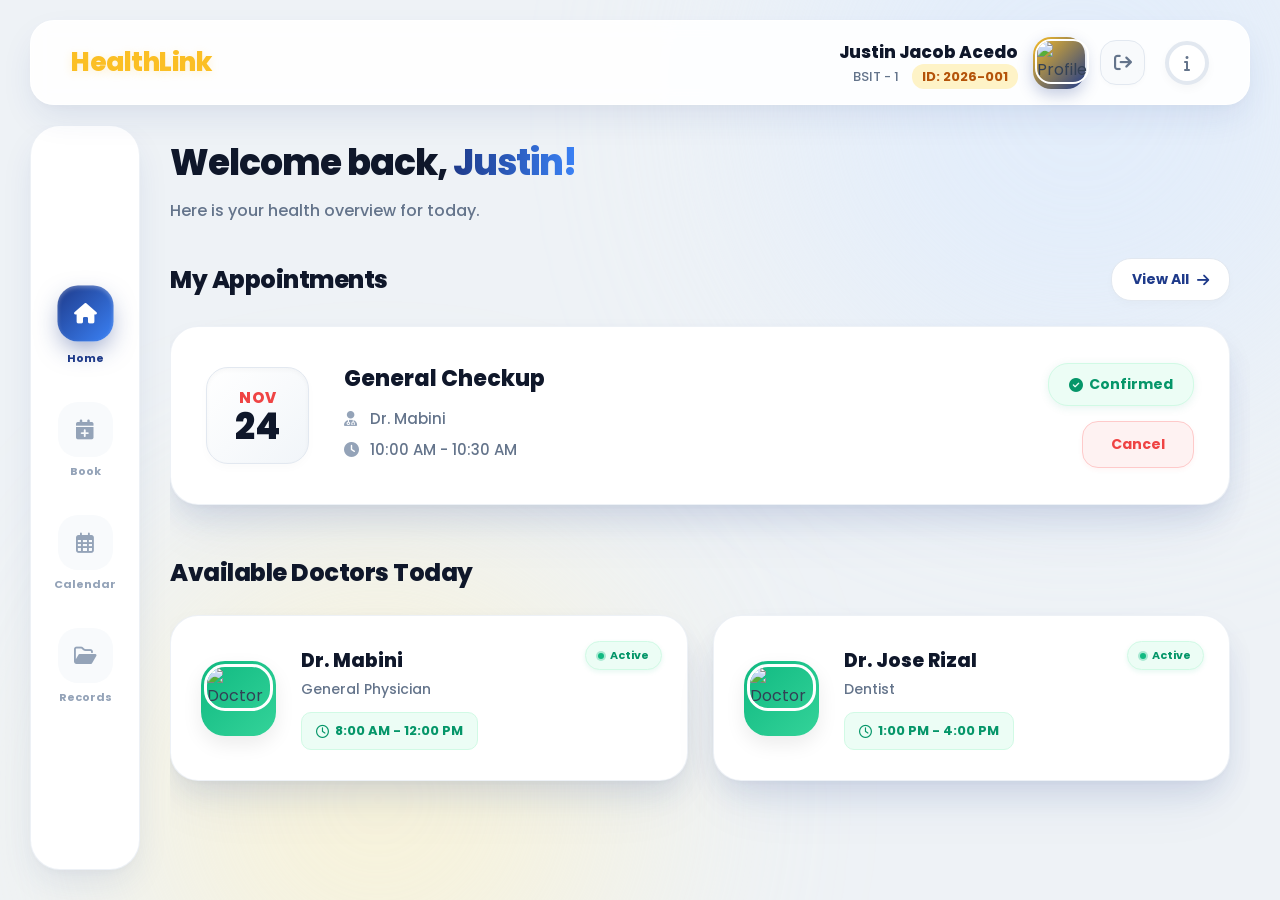
==== home.html @ 608cd3c1 "Add files via upload" ====
<!DOCTYPE html>
<html lang="en">
<head>
    <meta charset="UTF-8">
    <meta name="viewport" content="width=device-width, initial-scale=1.0">
    <title>USTP HealthLink | Dashboard</title>
    
    <link href="https://fonts.googleapis.com/css2?family=Poppins:wght@300;400;500;600;700;800&display=swap" rel="stylesheet">
    <link rel="stylesheet" href="https://cdnjs.cloudflare.com/ajax/libs/font-awesome/6.4.0/css/all.min.css">
    
    <link rel="stylesheet" href="style.css">
</head>
<body class="dashboard-body">

    <!-- Background Canvas for depth -->
    <div class="bg-canvas">
        <div class="glow glow-blue"></div>
        <div class="glow glow-gold"></div>
    </div>

    <div class="app-container">
        
        <!-- 1. TOP HEADER -->
        <header class="top-header">
            <div class="nav-logo">
                HealthLink
            </div>

            <div class="header-right-side">
                <div class="user-profile-header">
                    <div class="user-info">
                        <h2>Justin Jacob Acedo</h2>
                        <p>BSIT - 1 <span class="user-id">ID: 2026-001</span></p>
                    </div>
                    <div class="user-avatar">
                        <img src="https://ui-avatars.com/api/?name=Justin+Acedo&background=1e3a8a&color=ffffff&size=150" alt="Profile">
                    </div>
                </div>

                <a href="index.html" class="logout-icon" title="Log Out"><i class="fa-solid fa-arrow-right-from-bracket"></i></a>

                <div class="notice-container top-header-notice">
                    <button class="notice-btn" id="noticeBtn" title="Important Notice">
                        <i class="fa-solid fa-info"></i>
                    </button>
                    
                    <div class="notice-popup" id="noticePopup">
                        <div class="notice-header">
                            <i class="fa-solid fa-triangle-exclamation"></i> Important Reminder
                        </div>
                        <p>This platform is intended only for scheduling clinic appointments. For urgent or emergency medical situations, please proceed directly to the University Clinic or contact emergency services immediately.</p>
                    </div>
                </div>
            </div>
        </header>

        <!-- MAIN LAYOUT GRID -->
        <div class="main-layout">
            
            <!-- 2. LEFT PANEL -->
            <aside class="left-panel">
                <div class="nav-track">
                    <a href="#" class="nav-item active" id="nav-dashboard" onclick="switchTab(event, 'dashboard')">
                        <div class="nav-icon"><i class="fa-solid fa-house"></i></div>
                        <span>Home</span>
                    </a>
                    <a href="#" class="nav-item" id="nav-book" onclick="switchTab(event, 'book')">
                        <div class="nav-icon"><i class="fa-solid fa-calendar-plus"></i></div>
                        <span>Book</span>
                    </a>
                    <a href="#" class="nav-item">
                        <div class="nav-icon"><i class="fa-regular fa-calendar-days"></i></div>
                        <span>Calendar</span>
                    </a>
                    <a href="#" class="nav-item">
                        <div class="nav-icon"><i class="fa-regular fa-folder-open"></i></div>
                        <span>Records</span>
                    </a>
                </div>
            </aside>

            <!-- 3. RIGHT PANEL -->
            <main class="right-panel">
                
                <!-- DASHBOARD VIEW -->
                <div id="view-dashboard" class="page-view active-view">
                    <div class="welcome-banner">
                        <div class="welcome-text">
                            <h1>Welcome back, <span>Justin!</span></h1>
                            <p>Here is your health overview for today.</p>
                        </div>
                    </div>

                    <div class="content-section">
                        <div class="section-header">
                            <h3>My Appointments</h3>
                            <a href="#" class="view-all">View All <i class="fa-solid fa-arrow-right"></i></a>
                        </div>
                        
                        <div class="appointment-card">
                            <div class="appt-date">
                                <span class="month">NOV</span>
                                <span class="day">24</span>
                            </div>
                            <div class="appt-details">
                                <h4>General Checkup</h4>
                                <p><i class="fa-solid fa-user-doctor"></i> Dr. Mabini</p>
                                <p><i class="fa-solid fa-clock"></i> 10:00 AM - 10:30 AM</p>
                            </div>
                            <div class="appt-status">
                                <span class="status-badge confirmed"><i class="fa-solid fa-check-circle"></i> Confirmed</span>
                                <button class="cancel-btn">Cancel</button>
                            </div>
                        </div>
                    </div>

                    <div class="content-section">
                        <div class="section-header">
                            <h3>Available Doctors Today</h3>
                        </div>
                        
                        <div class="doctor-grid">
                            <div class="doctor-card">
                                <div class="doc-avatar online">
                                    <img src="https://ui-avatars.com/api/?name=Mabini&background=fbbf24&color=1e3a8a" alt="Doctor">
                                </div>
                                <div class="doc-info">
                                    <h4>Dr. Mabini</h4>
                                    <p>General Physician</p>
                                    <span class="doc-time"><i class="fa-regular fa-clock"></i> 8:00 AM - 12:00 PM</span>
                                </div>
                                <div class="status-pill active"><span class="dot"></span> Active</div>
                            </div>

                            <div class="doctor-card">
                                <div class="doc-avatar online">
                                    <img src="https://ui-avatars.com/api/?name=Jose+Rizal&background=1e3a8a&color=ffffff" alt="Doctor">
                                </div>
                                <div class="doc-info">
                                    <h4>Dr. Jose Rizal</h4>
                                    <p>Dentist</p>
                                    <span class="doc-time"><i class="fa-regular fa-clock"></i> 1:00 PM - 4:00 PM</span>
                                </div>
                                <div class="status-pill active"><span class="dot"></span> Active</div>
                            </div>
                        </div>
                    </div>
                </div>

                <!-- BOOK APPOINTMENT VIEW -->
                <div id="view-book" class="page-view">
                    
                    <div class="welcome-banner">
                        <div class="welcome-text">
                            <h1>Book an <span>Appointment</span></h1>
                            <p>Please fill out the details below to schedule your clinic visit.</p>
                        </div>
                    </div>

                    <!-- Added wrapper to center the form -->
                    <div class="booking-wrapper">
                        <div class="booking-container">
                            <form class="booking-form" id="bookingForm">
                                
                                <div class="form-section">
                                    <h3><i class="fa-solid fa-notes-medical"></i> Reason for Visit</h3>
                                    <div class="input-grid">
                                        <div class="input-field">
                                            <label>Select Service</label>
                                            <select required>
                                                <option value="" disabled selected>Choose a service...</option>
                                                <option value="general">General Checkup</option>
                                                <option value="dental">Dental Checkup</option>
                                                <option value="consultation">Medical Consultation</option>
                                                <option value="injury">Injury / First Aid</option>
                                            </select>
                                        </div>
                                        <div class="input-field">
                                            <label>Preferred Doctor (Optional)</label>
                                            <select>
                                                <option value="" selected>Any Available Doctor</option>
                                                <option value="mabini">Dr. Mabini (General)</option>
                                                <option value="rizal">Dr. Jose Rizal (Dentist)</option>
                                            </select>
                                        </div>
                                    </div>
                                </div>

                                <div class="form-section">
                                    <h3><i class="fa-regular fa-calendar-check"></i> Schedule</h3>
                                    <div class="input-grid">
                                        <div class="input-field">
                                            <label>Preferred Date</label>
                                            <input type="date" required>
                                        </div>
                                        <div class="input-field">
                                            <label>Preferred Time</label>
                                            <select required>
                                                <option value="" disabled selected>Select time...</option>
                                                <option value="morning">Morning (8:00 AM - 11:00 AM)</option>
                                                <option value="afternoon">Afternoon (1:00 PM - 4:00 PM)</option>
                                            </select>
                                        </div>
                                    </div>
                                </div>

                                <div class="form-section">
                                    <h3><i class="fa-regular fa-comment-dots"></i> Additional Notes</h3>
                                    <div class="input-field">
                                        <label>Describe your symptoms or reason for visit</label>
                                        <textarea rows="4" placeholder="E.g., I've been having a headache for 2 days..."></textarea>
                                    </div>
                                </div>

                                <div class="form-actions">
                                    <button type="button" class="btn-cancel" onclick="switchTab(event, 'dashboard')">Cancel</button>
                                    <button type="submit" class="btn-submit">Confirm Appointment <i class="fa-solid fa-check"></i></button>
                                </div>

                            </form>
                        </div>
                    </div>
                </div>

            </main>
        </div>
    </div>

    <script src="script.js"></script>

    <script>
        function switchTab(event, tabName) {
            if (event) event.preventDefault(); 
            
            document.querySelectorAll('.page-view').forEach(view => {
                view.classList.remove('active-view');
            });

            document.querySelectorAll('.nav-item').forEach(nav => {
                nav.classList.remove('active');
            });

            if (tabName === 'dashboard') {
                document.getElementById('view-dashboard').classList.add('active-view');
                document.getElementById('nav-dashboard').classList.add('active');
            } else if (tabName === 'book') {
                document.getElementById('view-book').classList.add('active-view');
                document.getElementById('nav-book').classList.add('active');
            }
        }

        document.getElementById('bookingForm').addEventListener('submit', function(e) {
            e.preventDefault();
            alert('Appointment Booked Successfully!');
            switchTab(null, 'dashboard'); 
        });
    </script>
</body>
</html>
---- style.css ----
/* =========================================
   GLOBAL RESET & TYPOGRAPHY
   ========================================= */
* {
    margin: 0;
    padding: 0;
    box-sizing: border-box;
    font-family: 'Poppins', sans-serif;
}

/* =========================================
   1. GLASSMORPHISM LOGIN PAGE STYLES
   ========================================= */

body {
    height: 100vh;
    width: 100%;
    overflow: hidden;
    background: #0f172a; 
}

/* --- PREMIUM TOAST NOTIFICATION --- */
.toast {
    position: fixed;
    top: -100px; /* Hidden above screen */
    left: 50%;
    transform: translateX(-50%);
    background: rgba(15, 23, 42, 0.95);
    backdrop-filter: blur(15px);
    -webkit-backdrop-filter: blur(15px);
    border: 1px solid rgba(239, 68, 68, 0.4);
    border-left: 5px solid #ef4444;
    padding: 15px 20px;
    border-radius: 16px;
    display: flex;
    align-items: center;
    gap: 15px;
    box-shadow: 0 20px 40px rgba(0, 0, 0, 0.5);
    z-index: 9999;
    transition: all 0.5s cubic-bezier(0.68, -0.55, 0.265, 1.55);
    opacity: 0;
}

.toast.show {
    top: 30px; /* Slides down */
    opacity: 1;
}

.toast-icon {
    background: rgba(239, 68, 68, 0.2);
    color: #ef4444;
    width: 40px;
    height: 40px;
    border-radius: 50%;
    display: flex;
    justify-content: center;
    align-items: center;
    font-size: 20px;
}

.toast-content h4 {
    color: #f87171;
    font-size: 15px;
    font-weight: 700;
    margin-bottom: 2px;
}

.toast-content p {
    color: #cbd5e1;
    font-size: 13px;
    font-weight: 500;
}

.toast-close {
    color: #64748b;
    cursor: pointer;
    font-size: 18px;
    margin-left: 10px;
    transition: 0.2s;
}

.toast-close:hover {
    color: #fff;
}

/* --- NOTICE ICON & POPUP --- */
.notice-container {
    position: relative;
    z-index: 100; 
}

body:not(.dashboard-body) .notice-container {
    position: absolute;
    top: 30px;
    right: 40px;
}

.notice-btn {
    background: rgba(255, 255, 255, 0.1);
    border: 1px solid rgba(251, 191, 36, 0.4);
    color: #fbbf24; 
    width: 45px;
    height: 45px;
    border-radius: 50%;
    font-size: 24px; 
    cursor: pointer;
    backdrop-filter: blur(10px);
    transition: all 0.3s ease;
    display: flex;
    justify-content: center;
    align-items: center;
    box-shadow: 0 4px 15px rgba(0,0,0,0.1);
}

.notice-btn.hidden {
    border: 1px solid transparent; 
    background: transparent; 
    color: #ffffff; 
}

.notice-btn.hidden:hover {
    transform: scale(1.1);
    color: #cbd5e1; 
}

.notice-btn:hover:not(.hidden) {
    background: rgba(251, 191, 36, 0.2);
    transform: scale(1.05);
}

/* --- TOP HEADER SPECIFIC NOTICE ICON --- */
.top-header-notice .notice-btn {
    background: #ffffff; 
    border: 4px solid #e2e8f0; 
    color: #64748b; 
    font-size: 16px; 
    width: 44px;
    height: 44px;
    box-shadow: 0 4px 10px rgba(0,0,0,0.03);
    margin-left: 5px;
    transition: all 0.3s ease;
}

.top-header-notice .notice-btn:hover {
    border-color: #cbd5e1; 
    color: #1e3a8a; 
    transform: scale(1.05);
    box-shadow: 0 6px 15px rgba(0,0,0,0.08);
}

/* Popup Box */
.notice-popup {
    position: absolute;
    top: 60px;
    right: 0;
    width: 320px;
    background: rgba(15, 23, 42, 0.95); 
    backdrop-filter: blur(15px);
    -webkit-backdrop-filter: blur(15px);
    border: 1px solid rgba(251, 191, 36, 0.4); 
    border-radius: 16px;
    padding: 20px;
    color: #e2e8f0;
    box-shadow: 0 25px 50px -12px rgba(0, 0, 0, 0.5);
    opacity: 0;
    visibility: hidden;
    transform: translateY(-10px);
    transition: all 0.4s ease;
    margin-right: -10px; 
}

.notice-popup.show {
    opacity: 1;
    visibility: visible;
    transform: translateY(0);
}

.notice-header {
    color: #fbbf24;
    font-weight: 700;
    font-size: 15px;
    margin-bottom: 10px;
    display: flex;
    align-items: center;
    gap: 8px;
}

.notice-popup p {
    font-size: 13px;
    line-height: 1.6;
    color: #cbd5e1;
    font-weight: 400;
}

/* --- LOGIN FORM STYLES --- */
.background-glow {
    position: absolute;
    top: 50%;
    left: 50%;
    transform: translate(-50%, -50%);
    width: 550px;
    height: 550px;
    background: radial-gradient(circle, rgba(251, 191, 36, 0.2) 0%, rgba(30, 58, 138, 0.3) 40%, transparent 70%);
    filter: blur(60px);
    z-index: 1;
    animation: pulseGlow 6s infinite alternate;
}

@keyframes pulseGlow {
    0% { transform: translate(-50%, -50%) scale(1); opacity: 0.7; }
    100% { transform: translate(-50%, -50%) scale(1.1); opacity: 1; }
}

.login-container {
    height: 100vh;
    width: 100vw;
    background: url('bg.jpg') no-repeat center center/cover;
    display: flex;
    justify-content: center;
    align-items: center;
    position: relative;
    z-index: 2;
}

.login-container::before {
    content: '';
    position: absolute;
    top: 0;
    left: 0;
    width: 100%;
    height: 100%;
    background: rgba(10, 25, 47, 0.4); 
    z-index: -1;
}

.login-card {
    position: relative;
    z-index: 3;
    width: 420px;
    padding: 50px 40px;
    border-radius: 24px;
    background: rgba(255, 255, 255, 0.1);
    backdrop-filter: blur(16px);
    -webkit-backdrop-filter: blur(16px);
    border: 1px solid rgba(255, 255, 255, 0.15);
    border-top: 1px solid rgba(251, 191, 36, 0.6); 
    border-bottom: 1px solid rgba(30, 58, 138, 0.6);
    box-shadow: 0 30px 60px rgba(0, 0, 0, 0.5), inset 0 1px 0 rgba(255,255,255,0.2);
    color: #fff;
}

.login-header {
    text-align: center;
    margin-bottom: 35px;
}

.login-header h1 {
    font-size: 36px;
    font-weight: 700;
    letter-spacing: 1px;
    margin-bottom: 8px;
    text-shadow: 0 2px 10px rgba(0, 0, 0, 0.5);
    color: #fbbf24; 
}

.login-header p {
    font-size: 14px;
    font-weight: 400;
    color: #e2e8f0; 
    text-shadow: 0 1px 3px rgba(0,0,0,0.3);
}

.input-group {
    position: relative;
    margin-bottom: 25px;
}

.input-group input {
    width: 100%;
    padding: 20px 45px 10px 20px; 
    border-radius: 12px;
    background: rgba(0, 0, 0, 0.25); 
    border: 1px solid rgba(255, 255, 255, 0.15);
    color: #fff;
    font-size: 15px;
    outline: none;
    transition: all 0.3s ease;
}

.input-group label {
    position: absolute;
    left: 20px;
    top: 50%;
    transform: translateY(-50%);
    color: rgba(255, 255, 255, 0.6);
    font-size: 15px;
    pointer-events: none;
    transition: all 0.3s ease;
}

.input-group input:focus ~ label,
.input-group input:not(:placeholder-shown) ~ label {
    top: 10px;
    font-size: 11px;
    color: #fbbf24;
    font-weight: 500;
}

.input-group input:focus {
    border-color: #fbbf24; 
    background: rgba(30, 58, 138, 0.3); 
    box-shadow: 0 0 15px rgba(251, 191, 36, 0.15);
}

.input-group i {
    position: absolute;
    right: 20px;
    top: 50%;
    transform: translateY(-50%);
    color: rgba(255, 255, 255, 0.5);
    transition: 0.3s;
}

.static-icon { pointer-events: none; cursor: default; }
.interactive-icon { pointer-events: auto; cursor: pointer; }

.input-group input:focus + .interactive-icon { color: #fbbf24; }

.options {
    display: flex;
    justify-content: space-between;
    align-items: center;
    margin-bottom: 30px;
    font-size: 13px;
}

.custom-checkbox { display: flex; align-items: center; cursor: pointer; user-select: none; color: #cbd5e1; }
.custom-checkbox input { position: absolute; opacity: 0; }

.checkmark {
    position: relative;
    height: 18px;
    width: 18px;
    background-color: rgba(255, 255, 255, 0.15);
    border: 1px solid rgba(255, 255, 255, 0.3);
    border-radius: 4px;
    margin-right: 10px;
    transition: all 0.2s;
}

.custom-checkbox input:checked ~ .checkmark { background-color: #fbbf24; border-color: #fbbf24; }

.checkmark:after {
    content: "";
    position: absolute;
    display: none;
    left: 6px;
    top: 2px;
    width: 4px;
    height: 10px;
    border: solid #1e3a8a;
    border-width: 0 2px 2px 0;
    transform: rotate(45deg);
}

.custom-checkbox input:checked ~ .checkmark:after { display: block; }
.forgot-link { color: #cbd5e1; text-decoration: none; transition: 0.3s; }
.forgot-link:hover { color: #fbbf24; }

.login-btn {
    position: relative;
    width: 100%;
    padding: 16px;
    border: none;
    border-radius: 12px;
    background: linear-gradient(135deg, #1e3a8a 0%, #3b82f6 40%, #fbbf24 100%);
    background-size: 200% auto;
    color: #fff;
    font-size: 16px;
    font-weight: 600;
    letter-spacing: 0.5px;
    cursor: pointer;
    overflow: hidden; 
    transition: all 0.4s ease;
    box-shadow: 0 4px 15px rgba(30, 58, 138, 0.4);
}

.login-btn::before {
    content: '';
    position: absolute;
    top: 0;
    left: -100%;
    width: 100%;
    height: 100%;
    background: linear-gradient(90deg, transparent, rgba(255,255,255,0.4), transparent);
    transition: all 0.5s ease;
}

.login-btn:hover { background-position: right center; transform: translateY(-2px); box-shadow: 0 8px 25px rgba(251, 191, 36, 0.4); }
.login-btn:hover::before { left: 100%; }

.signup-link { text-align: center; margin-top: 25px; font-size: 14px; color: #e2e8f0; }
.signup-link a { color: #fbbf24; text-decoration: none; font-weight: 600; transition: 0.3s; }
.signup-link a:hover { color: #fff; }

.card-footer {
    margin-top: 40px;
    text-align: center;
    font-size: 12px;
    color: rgba(255, 255, 255, 0.5);
    border-top: 1px solid rgba(255, 255, 255, 0.15);
    padding-top: 20px;
}


/* =========================================
   2. DASHBOARD (PREMIUM CANVAS & DEPTH)
   ========================================= */

.dashboard-body {
    margin: 0;
    padding: 0;
    font-family: 'Poppins', sans-serif;
    background-color: #eef2f6; 
    color: #334155; 
    height: 100vh;
    overflow: hidden;
    position: relative;
}

.bg-canvas {
    position: absolute;
    top: 0; left: 0; width: 100%; height: 100%;
    overflow: hidden;
    z-index: 0;
    pointer-events: none;
}

.glow {
    position: absolute;
    border-radius: 50%;
    filter: blur(120px);
    opacity: 0.6;
}

.glow-blue { width: 600px; height: 600px; background: #dbeafe; top: -200px; right: -100px; }
.glow-gold { width: 500px; height: 500px; background: #fef3c7; bottom: -150px; left: 10%; }

.app-container {
    display: flex;
    flex-direction: column;
    height: 100vh;
    position: relative;
    z-index: 1; 
}

/* --- 1. TOP HEADER --- */
.top-header {
    display: flex;
    justify-content: space-between;
    align-items: center;
    background: rgba(255, 255, 255, 0.9);
    backdrop-filter: blur(10px);
    height: 85px; 
    padding: 0 40px;
    margin: 20px 30px;
    border-radius: 24px;
    box-shadow: 0 4px 6px -1px rgba(0, 0, 0, 0.02), 0 15px 35px -5px rgba(30, 58, 138, 0.1);
    border: 1px solid rgba(255, 255, 255, 0.8);
    z-index: 10;
}

.nav-logo { font-size: 26px; font-weight: 800; color: #fbbf24; letter-spacing: -0.5px; text-shadow: 0 2px 10px rgba(251, 191, 36, 0.2); }

.header-right-side { display: flex; align-items: center; gap: 15px; }
.user-profile-header { display: flex; align-items: center; gap: 15px; }
.user-info { text-align: right; }
.user-info h2 { font-size: 17px; font-weight: 800; color: #0f172a; margin-bottom: 2px; }
.user-info p { font-size: 13px; color: #64748b; font-weight: 500; }
.user-id { background: #fef3c7; color: #b45309; padding: 3px 10px; border-radius: 12px; font-weight: 700; margin-left: 10px; }

.user-avatar { 
    width: 52px; height: 52px; 
    border-radius: 18px;
    padding: 2px;
    background: linear-gradient(135deg, #fbbf24, #1e3a8a); 
    box-shadow: 0 6px 15px rgba(30, 58, 138, 0.25);
}

.user-avatar img { width: 100%; height: 100%; border-radius: 16px; object-fit: cover; border: 2px solid #fff; }

.logout-icon {
    color: #64748b; font-size: 18px; transition: 0.3s; text-decoration: none;
    width: 45px; height: 45px; display: flex; align-items: center; justify-content: center;
    border-radius: 16px; background: #f8fafc; border: 1px solid #e2e8f0;
    box-shadow: 0 2px 5px rgba(0,0,0,0.02);
}
.logout-icon:hover { color: #ef4444; background: #fee2e2; transform: translateY(-2px); box-shadow: 0 6px 15px rgba(239, 68, 68, 0.15); }

/* --- MAIN LAYOUT --- */
.main-layout {
    display: flex;
    flex: 1;
    overflow: hidden; 
    padding: 0 30px 30px 30px;
    gap: 30px;
}

/* --- 2. LEFT PANEL --- */
.left-panel {
    width: 110px;
    background: #ffffff;
    border-radius: 30px;
    box-shadow: 0 4px 6px -1px rgba(0, 0, 0, 0.02), 0 15px 35px -5px rgba(30, 58, 138, 0.1);
    display: flex;
    flex-direction: column;
    justify-content: center;
    padding: 40px 0; 
    border: 1px solid rgba(226, 232, 240, 0.6);
}

.nav-track { 
    display: flex; 
    flex-direction: column; 
    gap: 35px; 
    align-items: center;
    width: 100%;
}

.nav-item {
    display: flex; flex-direction: column; align-items: center; text-decoration: none;
    color: #94a3b8; font-size: 11px; font-weight: 700; transition: all 0.3s ease; width: 100%;
    cursor: pointer;
}

.nav-icon {
    font-size: 20px; margin-bottom: 6px; width: 55px; height: 55px; 
    display: flex; justify-content: center; align-items: center; border-radius: 20px; 
    background: #f8fafc; transition: all 0.3s cubic-bezier(0.4, 0, 0.2, 1);
}

.nav-item:hover { color: #1e3a8a; }
.nav-item:hover .nav-icon { background: #e0e7ff; color: #1e3a8a; transform: translateY(-2px); box-shadow: 0 4px 10px rgba(30,58,138,0.1); }

.nav-item.active { color: #1e3a8a; }
.nav-item.active .nav-icon {
    background: linear-gradient(135deg, #1e3a8a, #3b82f6);
    color: #fff;
    box-shadow: 0 10px 25px -5px rgba(30, 58, 138, 0.5), inset 0 2px 4px rgba(255,255,255,0.3);
    transform: translateY(-3px) scale(1.02);
}

/* --- 3. RIGHT PANEL --- */
.right-panel { 
    flex: 1; 
    padding: 10px 20px 10px 0; 
    overflow-y: auto; 
    max-width: 1200px;
    margin: 0 auto;
    width: 100%;
}

.right-panel::-webkit-scrollbar { width: 6px; }
.right-panel::-webkit-scrollbar-track { background: transparent; }
.right-panel::-webkit-scrollbar-thumb { background: #cbd5e1; border-radius: 10px; }

/* --- WELCOME BANNER --- */
.welcome-banner { margin-bottom: 35px; }

.welcome-text h1 {
    font-size: 36px; font-weight: 800; color: #0f172a; margin-bottom: 8px; letter-spacing: -1px;
}
.welcome-text h1 span { 
    background: linear-gradient(90deg, #1e3a8a, #3b82f6);
    -webkit-background-clip: text;
    -webkit-text-fill-color: transparent;
}
.welcome-text p { font-size: 16px; color: #64748b; font-weight: 500;}

/* --- CONTENT SECTIONS --- */
.content-section { margin-bottom: 50px; }

.section-header { display: flex; justify-content: space-between; align-items: center; margin-bottom: 25px; }
.section-header h3 { font-size: 24px; color: #0f172a; font-weight: 800; letter-spacing: -0.5px;}

.view-all { 
    font-size: 14px; color: #1e3a8a; text-decoration: none; font-weight: 700; 
    display: flex; align-items: center; gap: 8px; transition: 0.2s;
    background: #ffffff; padding: 10px 20px; border-radius: 20px;
    border: 1px solid #e2e8f0;
    box-shadow: 0 4px 10px rgba(0,0,0,0.02);
}
.view-all:hover { gap: 12px; background: #f8fafc; border-color: #cbd5e1; box-shadow: 0 6px 15px rgba(30,58,138,0.08); transform: translateY(-2px); }

/* --- APPOINTMENT CARD --- */
.appointment-card {
    background: #ffffff; border-radius: 28px; padding: 35px;
    display: flex; align-items: center; gap: 35px;
    box-shadow: 0 2px 4px rgba(0,0,0,0.02), 0 15px 30px -5px rgba(30, 58, 138, 0.12), 0 30px 60px -15px rgba(30, 58, 138, 0.08);
    transition: all 0.3s ease;
    border: 1px solid rgba(226, 232, 240, 0.6);
}

.appointment-card:hover { 
    transform: translateY(-8px);
    box-shadow: 0 4px 8px rgba(0,0,0,0.02), 0 25px 45px -5px rgba(30, 58, 138, 0.15), 0 40px 70px -15px rgba(30, 58, 138, 0.1);
}

.appt-date {
    background: linear-gradient(135deg, #ffffff, #f1f5f9);
    padding: 18px 28px; border-radius: 22px; text-align: center;
    display: flex; flex-direction: column; border: 1px solid #e2e8f0;
    box-shadow: inset 0 2px 4px rgba(0,0,0,0.03), 0 4px 10px rgba(0,0,0,0.02);
}

.appt-date .month { font-size: 15px; font-weight: 800; color: #ef4444; text-transform: uppercase; letter-spacing: 1px; }
.appt-date .day { font-size: 36px; font-weight: 800; color: #0f172a; line-height: 1; }

.appt-details { flex: 1; }
.appt-details h4 { font-size: 22px; color: #0f172a; margin-bottom: 12px; font-weight: 800;}
.appt-details p { font-size: 15px; color: #64748b; margin-bottom: 8px; display: flex; align-items: center; gap: 10px; font-weight: 500;}
.appt-details p i { color: #94a3b8; width: 16px; }

.appt-status { text-align: right; display: flex; flex-direction: column; align-items: flex-end; gap: 15px; }

.status-badge {
    background: #ecfdf5; color: #059669; padding: 10px 20px; border-radius: 20px; font-size: 14px; font-weight: 700;
    border: 1px solid #d1fae5; box-shadow: 0 2px 10px rgba(5, 150, 105, 0.1);
    display: flex; align-items: center; gap: 6px;
}

.cancel-btn {
    background: #fef2f2; color: #ef4444; padding: 12px 28px; border-radius: 16px; font-size: 14px; font-weight: 700;
    cursor: pointer; border: 1px solid #fecaca; transition: 0.2s;
    box-shadow: 0 2px 5px rgba(239, 68, 68, 0.05);
}
.cancel-btn:hover { background: #fee2e2; transform: translateY(-2px); box-shadow: 0 6px 15px rgba(239, 68, 68, 0.15); }

/* --- DOCTOR AVAILABILITY --- */
.doctor-grid { display: grid; grid-template-columns: repeat(auto-fill, minmax(340px, 1fr)); gap: 25px; }

.doctor-card {
    background: #ffffff; border-radius: 28px; padding: 30px;
    display: flex; align-items: center; gap: 25px;
    box-shadow: 0 2px 4px rgba(0,0,0,0.02), 0 15px 30px -5px rgba(30, 58, 138, 0.12), 0 30px 60px -15px rgba(30, 58, 138, 0.08);
    transition: all 0.3s ease;
    border: 1px solid rgba(226, 232, 240, 0.6);
    position: relative;
}

.doctor-card:hover { 
    transform: translateY(-8px); 
    box-shadow: 0 4px 8px rgba(0,0,0,0.02), 0 25px 45px -5px rgba(30, 58, 138, 0.15), 0 40px 70px -15px rgba(30, 58, 138, 0.1);
}

.status-pill {
    position: absolute; top: 25px; right: 25px; font-size: 11px; font-weight: 700;
    display: flex; align-items: center; gap: 6px; padding: 5px 12px; border-radius: 20px;
    background: #ecfdf5; color: #059669; border: 1px solid #d1fae5;
    box-shadow: 0 2px 5px rgba(16, 185, 129, 0.1);
}

.status-pill .dot {
    width: 6px; height: 6px; background: #10b981; border-radius: 50%;
    box-shadow: 0 0 0 2px rgba(16, 185, 129, 0.3); animation: pulse 2s infinite;
}

@keyframes pulse {
    0% { transform: scale(1); opacity: 1; }
    50% { transform: scale(1.5); opacity: 0.5; }
    100% { transform: scale(1); opacity: 1; }
}

.doc-avatar { 
    position: relative; width: 75px; height: 75px; border-radius: 24px; padding: 3px;
    background: #e2e8f0; box-shadow: 0 8px 20px rgba(0,0,0,0.08);
}
.doc-avatar.online { background: linear-gradient(135deg, #10b981, #34d399); }
.doc-avatar.offline { background: linear-gradient(135deg, #cbd5e1, #e2e8f0); }

.doc-avatar img { width: 100%; height: 100%; border-radius: 21px; object-fit: cover; border: 3px solid #fff; }

.doc-info h4 { font-size: 19px; color: #0f172a; margin-bottom: 4px; font-weight: 800;}
.doc-info p { font-size: 14px; color: #64748b; margin-bottom: 12px; font-weight: 500;}

.doc-time { 
    font-size: 13px; color: #059669; background: #ecfdf5; padding: 8px 14px; 
    border-radius: 10px; font-weight: 700; display: inline-flex; align-items: center; gap: 6px; 
    border: 1px solid #d1fae5;
}
.doc-time.text-muted { color: #64748b; background: #f1f5f9; border-color: #e2e8f0; }

/* =========================================
   3. TAB SYSTEM & BOOKING FORM
   ========================================= */

.page-view {
    display: none;
    animation: fadeIn 0.4s ease;
}

.page-view.active-view {
    display: block;
}

@keyframes fadeIn {
    from { opacity: 0; transform: translateY(10px); }
    to { opacity: 1; transform: translateY(0); }
}

.booking-wrapper {
    display: flex;
    justify-content: center;
    width: 100%;
}

.booking-container {
    background: #ffffff;
    border-radius: 28px;
    padding: 40px;
    box-shadow: 0 2px 4px rgba(0,0,0,0.02), 0 15px 30px -5px rgba(30, 58, 138, 0.12);
    border: 1px solid rgba(226, 232, 240, 0.6);
    width: 100%;
    max-width: 800px;
}

.booking-form {
    display: flex;
    flex-direction: column;
    gap: 30px;
}

.form-section {
    display: flex;
    flex-direction: column;
    gap: 15px;
}

.form-section h3 {
    font-size: 16px;
    font-weight: 700;
    color: #1e3a8a;
    display: flex;
    align-items: center;
    gap: 10px;
    border-bottom: 1px solid #e2e8f0;
    padding-bottom: 10px;
}

.form-section h3 i {
    color: #fbbf24;
}

.input-grid {
    display: grid;
    grid-template-columns: 1fr 1fr;
    gap: 20px;
}

.input-field {
    display: flex;
    flex-direction: column;
    gap: 8px;
}

.input-field label {
    font-size: 13px;
    font-weight: 600;
    color: #64748b;
}

.input-field input, 
.input-field select, 
.input-field textarea {
    width: 100%;
    padding: 15px 20px;
    border-radius: 16px;
    border: 1px solid #cbd5e1;
    background: #f8fafc;
    font-size: 14px;
    color: #0f172a;
    font-family: 'Poppins', sans-serif;
    outline: none;
    transition: all 0.3s ease;
}

.input-field input:focus, 
.input-field select:focus, 
.input-field textarea:focus {
    border-color: #3b82f6;
    background: #ffffff;
    box-shadow: 0 0 0 4px rgba(59, 130, 246, 0.1);
}

.input-field textarea {
    resize: vertical;
}

.form-actions {
    display: flex;
    justify-content: flex-end;
    gap: 15px;
    margin-top: 10px;
    padding-top: 20px;
    border-top: 1px solid #e2e8f0;
}

.btn-cancel {
    padding: 14px 28px;
    border-radius: 16px;
    background: #ffffff;
    color: #64748b;
    font-size: 15px;
    font-weight: 600;
    border: 1px solid #cbd5e1;
    cursor: pointer;
    transition: all 0.3s ease;
}

.btn-cancel:hover {
    background: #f1f5f9;
    color: #0f172a;
    border-color: #94a3b8;
}

.btn-submit {
    padding: 14px 28px;
    border-radius: 16px;
    background: linear-gradient(135deg, #1e3a8a 0%, #3b82f6 100%);
    color: #ffffff;
    font-size: 15px;
    font-weight: 700;
    border: none;
    cursor: pointer;
    display: flex;
    align-items: center;
    gap: 10px;
    transition: all 0.3s ease;
    box-shadow: 0 4px 15px rgba(30, 58, 138, 0.3);
}

.btn-submit:hover {
    transform: translateY(-2px);
    box-shadow: 0 8px 25px rgba(30, 58, 138, 0.4);
}

/* --- RESPONSIVE DASHBOARD --- */
@media (max-width: 1024px) {
    .top-header { margin: 15px; padding: 15px 25px; }
    .main-layout { padding: 0 15px 15px 15px; gap: 15px; }
    .left-panel { width: 85px; padding: 30px 0;}
    .nav-icon { width: 50px; height: 50px; font-size: 18px; }
    .nav-item span { display: none; } 
    .right-panel { padding: 10px 0; max-width: 100%; }
    .welcome-text h1 { font-size: 30px; }
    .appointment-card { padding: 25px; gap: 20px; }
}

@media (max-width: 768px) {
    .main-layout { flex-direction: column; }
    .left-panel {
        width: 100%; height: 85px; flex-direction: row; border-radius: 24px; padding: 0 15px;
    }
    .nav-track { flex-direction: row; gap: 15px; justify-content: center; height: 100%; }
    .nav-icon { width: 55px; height: 55px; margin-bottom: 0;}
    .nav-item span { display: none; }
    
    .appointment-card { flex-direction: column; text-align: center; gap: 20px; padding: 25px; }
    .appt-status { align-items: center; }
    .appointment-card .appt-details p { justify-content: center; }
    
    .user-info { display: none; } 
    .top-header { margin: 10px; padding: 15px; height: auto; }
    .header-right-side { gap: 10px; }

    .input-grid { grid-template-columns: 1fr; }
    .form-actions { flex-direction: column-reverse; }
    .btn-cancel, .btn-submit { justify-content: center; width: 100%; }
}
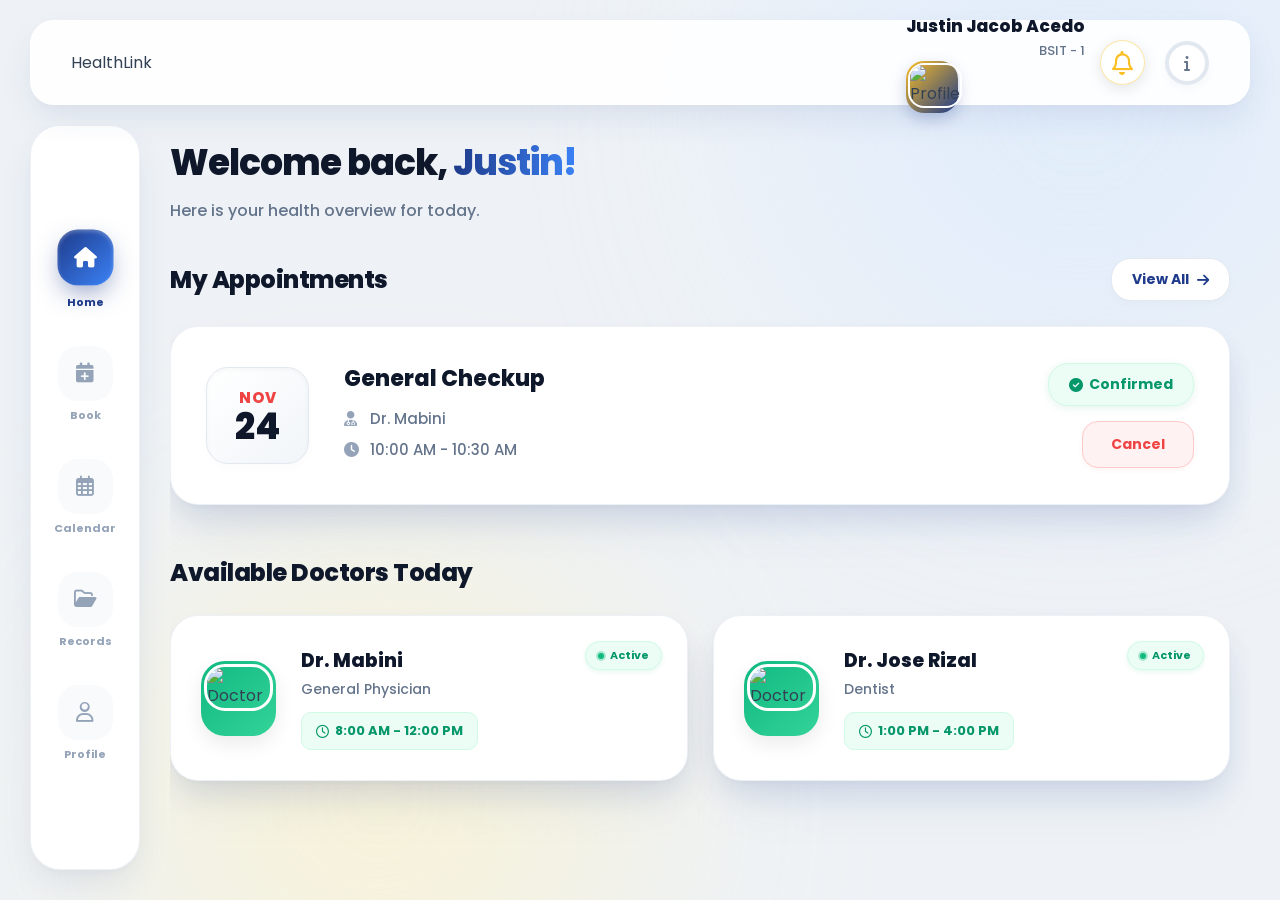
==== commit ba49816f: "Updated" ====
--- a/home.html
+++ b/home.html
@@ -12,7 +12,6 @@
 </head>
 <body class="dashboard-body">
 
-    <!-- Background Canvas for depth -->
     <div class="bg-canvas">
         <div class="glow glow-blue"></div>
         <div class="glow glow-gold"></div>
@@ -22,22 +21,45 @@
         
         <!-- 1. TOP HEADER -->
         <header class="top-header">
-            <div class="nav-logo">
-                HealthLink
+            <div class="brand-logo">
+                <span class="text-blue">Health</span><span class="text-gold">Link</span>
             </div>
 
             <div class="header-right-side">
-                <div class="user-profile-header">
+                
+                <div class="profile-btn" onclick="switchTab(event, 'profile')">
                     <div class="user-info">
                         <h2>Justin Jacob Acedo</h2>
-                        <p>BSIT - 1 <span class="user-id">ID: 2026-001</span></p>
+                        <p>BSIT - 1</p>
                     </div>
                     <div class="user-avatar">
                         <img src="https://ui-avatars.com/api/?name=Justin+Acedo&background=1e3a8a&color=ffffff&size=150" alt="Profile">
                     </div>
                 </div>
 
-                <a href="index.html" class="logout-icon" title="Log Out"><i class="fa-solid fa-arrow-right-from-bracket"></i></a>
+                <!-- NOTIFICATION BELL -->
+                <div class="notice-container notification-container">
+                    <button class="notice-btn notification-btn" id="notifBtn" title="Notifications">
+                        <i class="fa-regular fa-bell"></i>
+                        <!-- Red dot hidden by default since there are no notifications -->
+                    </button>
+                    
+                    <div class="notice-popup notification-popup" id="notifPopup">
+                        <div class="notice-header">
+                            <i class="fa-regular fa-bell"></i> Notifications
+                        </div>
+                        <div class="notif-list">
+                            <!-- EMPTY STATE -->
+                            <div class="notif-empty">
+                                <div class="notif-empty-icon">
+                                    <i class="fa-regular fa-bell-slash"></i>
+                                </div>
+                                <h4>All caught up!</h4>
+                                <p>You have no new notifications at this time.</p>
+                            </div>
+                        </div>
+                    </div>
+                </div>
 
                 <div class="notice-container top-header-notice">
                     <button class="notice-btn" id="noticeBtn" title="Important Notice">
@@ -76,6 +98,11 @@
                         <div class="nav-icon"><i class="fa-regular fa-folder-open"></i></div>
                         <span>Records</span>
                     </a>
+                    
+                    <a href="#" class="nav-item" id="nav-profile" onclick="switchTab(event, 'profile')">
+                        <div class="nav-icon"><i class="fa-regular fa-user"></i></div>
+                        <span>Profile</span>
+                    </a>
                 </div>
             </aside>
 
@@ -149,7 +176,6 @@
 
                 <!-- BOOK APPOINTMENT VIEW -->
                 <div id="view-book" class="page-view">
-                    
                     <div class="welcome-banner">
                         <div class="welcome-text">
                             <h1>Book an <span>Appointment</span></h1>
@@ -157,11 +183,9 @@
                         </div>
                     </div>
 
-                    <!-- Added wrapper to center the form -->
                     <div class="booking-wrapper">
                         <div class="booking-container">
                             <form class="booking-form" id="bookingForm">
-                                
                                 <div class="form-section">
                                     <h3><i class="fa-solid fa-notes-medical"></i> Reason for Visit</h3>
                                     <div class="input-grid">
@@ -216,9 +240,175 @@
                                     <button type="button" class="btn-cancel" onclick="switchTab(event, 'dashboard')">Cancel</button>
                                     <button type="submit" class="btn-submit">Confirm Appointment <i class="fa-solid fa-check"></i></button>
                                 </div>
-
                             </form>
                         </div>
+                    </div>
+                </div>
+
+                <!-- DETAILED PROFILE VIEW -->
+                <div id="view-profile" class="page-view">
+                    
+                    <div class="profile-hero-card">
+                        <div class="profile-hero-bg"></div>
+                        <div class="profile-hero-content">
+                            <div class="profile-hero-avatar">
+                                <img src="https://ui-avatars.com/api/?name=Justin+Acedo&background=1e3a8a&color=ffffff&size=250" alt="Profile">
+                            </div>
+                            <h1>Justin Jacob Acedo</h1>
+                            <p>BSIT - 1st Year</p>
+                            <span class="profile-status-badge"><i class="fa-solid fa-check-circle"></i> Enrolled Student</span>
+                        </div>
+                    </div>
+
+                    <div class="profile-content">
+
+                        <div class="profile-card">
+                            <h2 class="profile-card-title">Account information</h2>
+                            <p class="profile-card-note">These fields are managed by the university and cannot be edited here.</p>
+
+                            <div class="profile-grid">
+                                <div class="profile-field">
+                                    <span class="profile-field-label">Student ID</span>
+                                    <span class="profile-field-value">2026-001</span>
+                                </div>
+                                <div class="profile-field">
+                                    <span class="profile-field-label">Full name</span>
+                                    <span class="profile-field-value">Justin Jacob Acedo</span>
+                                </div>
+                                <div class="profile-field">
+                                    <span class="profile-field-label">University email</span>
+                                    <span class="profile-field-value">justin.acedo@ustp.edu.ph</span>
+                                </div>
+                                <div class="profile-field">
+                                    <span class="profile-field-label">Role</span>
+                                    <span class="profile-field-value">Student</span>
+                                </div>
+                                <div class="profile-field">
+                                    <span class="profile-field-label">Registered since</span>
+                                    <span class="profile-field-value">Aug 15, 2026</span>
+                                </div>
+                            </div>
+                        </div>
+
+                        <div class="profile-card bmi-card">
+                            <div class="bmi-header">
+                                <div>
+                                    <h2 class="profile-card-title">Body Mass Index (BMI)</h2>
+                                    <p class="profile-card-note">Based on the WHO Asian classification, used by Philippine clinics.</p>
+                                </div>
+
+                                <div class="bmi-value-box">
+                                    <span class="bmi-value" id="bmi-value">—</span>
+                                    <span class="bmi-category" id="bmi-category">Not enough data</span>
+                                </div>
+                            </div>
+
+                            <div class="bmi-scale">
+                                <div class="bmi-scale-bar">
+                                    <div class="bmi-scale-seg seg-under"></div>
+                                    <div class="bmi-scale-seg seg-normal"></div>
+                                    <div class="bmi-scale-seg seg-over"></div>
+                                    <div class="bmi-scale-seg seg-obese1"></div>
+                                    <div class="bmi-scale-seg seg-obese2"></div>
+                                    <div class="bmi-marker" id="bmi-marker" hidden></div>
+                                </div>
+                                <div class="bmi-scale-labels">
+                                    <span>18.5</span>
+                                    <span>23</span>
+                                    <span>25</span>
+                                    <span>30</span>
+                                </div>
+                            </div>
+
+                            <p class="bmi-disclaimer">
+                                BMI is a general screening tool, not a diagnosis. It doesn't account for muscle mass, body composition, or age.
+                            </p>
+                        </div>
+
+                        <div class="profile-card">
+                            <div class="profile-card-head">
+                                <div>
+                                    <h2 class="profile-card-title">Medical information</h2>
+                                    <p class="profile-card-note">The clinic uses this info to care for you safely. Keep it up to date.</p>
+                                </div>
+                                <button type="button" class="profile-btn-secondary" id="edit-medical-btn" onclick="startEditMedical()">
+                                    Edit
+                                </button>
+                            </div>
+
+                            <form id="profile-form" onsubmit="return saveProfile(event)">
+                                <label class="profile-label">
+                                    Past medical history
+                                    <textarea id="p-medical" rows="3" disabled placeholder="Surgeries, conditions, allergies… Leave blank if none."></textarea>
+                                </label>
+
+                                <label class="profile-label">
+                                    Blood type
+                                    <select id="p-blood" disabled>
+                                        <option value="" selected>Unknown / Prefer not to say</option>
+                                        <option value="A+">A+</option>
+                                        <option value="A-">A-</option>
+                                        <option value="B+">B+</option>
+                                        <option value="B-">B-</option>
+                                        <option value="AB+">AB+</option>
+                                        <option value="AB-">AB-</option>
+                                        <option value="O+">O+</option>
+                                        <option value="O-">O-</option>
+                                    </select>
+                                </label>
+
+                                <div class="profile-row">
+                                    <label class="profile-label">
+                                        Height (cm)
+                                        <input type="number" id="p-height" min="50" max="250" step="0.1" placeholder="170" disabled value="">
+                                    </label>
+                                    <label class="profile-label">
+                                        Weight (kg)
+                                        <input type="number" id="p-weight" min="20" max="300" step="0.1" placeholder="65" disabled value="">
+                                    </label>
+                                </div>
+
+                                <label class="profile-label">
+                                    Emergency contact
+                                    <input type="text" id="p-emergency" disabled placeholder="Name and phone number" value="">
+                                </label>
+
+                                <div class="profile-actions" id="profile-actions" style="display: none;">
+                                    <button type="submit" class="profile-btn-primary">Save changes</button>
+                                    <button type="button" class="profile-btn-secondary" onclick="cancelEditMedical()">Cancel</button>
+                                    <span id="profile-msg" class="profile-msg"></span>
+                                </div>
+                            </form>
+                        </div>
+
+                        <div class="profile-card">
+                            <h2 class="profile-card-title">Change password</h2>
+                            <p class="profile-card-note">Enter your current password to set a new one.</p>
+
+                            <form id="password-form" onsubmit="return changePassword(event)">
+                                <label class="profile-label">
+                                    Current password
+                                    <input type="password" id="p-current" required autocomplete="current-password">
+                                </label>
+                                <label class="profile-label">
+                                    New password
+                                    <input type="password" id="p-new" required placeholder="At least 6 characters" autocomplete="new-password">
+                                </label>
+
+                                <div class="profile-actions">
+                                    <button type="submit" class="profile-btn-primary">Update password</button>
+                                    <span id="password-msg" class="profile-msg"></span>
+                                </div>
+                            </form>
+                        </div>
+
+                        <div class="logout-section">
+                            <p class="logout-text">You'll need to sign in again to access your HealthLink account.</p>
+                            <button type="button" class="profile-btn-danger" onclick="confirmLogout()">
+                                Log out
+                            </button>
+                        </div>
+
                     </div>
                 </div>
 
@@ -226,9 +416,22 @@
         </div>
     </div>
 
+    <!-- CONFIRM MODAL -->
+    <div class="modal-backdrop" id="confirm-modal" hidden>
+        <div class="modal-card" role="dialog" aria-modal="true" aria-labelledby="confirm-title">
+            <h3 class="modal-title" id="confirm-title">Confirm</h3>
+            <p class="modal-text" id="confirm-text">Are you sure?</p>
+            <div class="modal-actions">
+                <button type="button" class="modal-btn-secondary" id="confirm-cancel">Cancel</button>
+                <button type="button" class="modal-btn-primary" id="confirm-ok">Confirm</button>
+            </div>
+        </div>
+    </div>
+
     <script src="script.js"></script>
 
     <script>
+        // --- Tab Switching Logic ---
         function switchTab(event, tabName) {
             if (event) event.preventDefault(); 
             
@@ -246,14 +449,246 @@
             } else if (tabName === 'book') {
                 document.getElementById('view-book').classList.add('active-view');
                 document.getElementById('nav-book').classList.add('active');
+            } else if (tabName === 'profile') {
+                document.getElementById('view-profile').classList.add('active-view');
+                document.getElementById('nav-profile').classList.add('active');
             }
         }
 
+        // --- Notification Logic (Opens empty state) ---
+        const notifBtn = document.getElementById('notifBtn');
+        const notifPopup = document.getElementById('notifPopup');
+
+        if (notifBtn && notifPopup) {
+            notifBtn.addEventListener('click', (e) => {
+                e.stopPropagation();
+                notifPopup.classList.toggle('show');
+            });
+
+            document.addEventListener('click', (e) => {
+                if (!notifPopup.contains(e.target) && e.target !== notifBtn && !notifBtn.contains(e.target)) {
+                    notifPopup.classList.remove('show');
+                }
+            });
+        }
+
+        // --- Notice Popup Logic ---
+        const noticeBtn = document.getElementById('noticeBtn');
+        const noticePopup = document.getElementById('noticePopup');
+
+        if (noticeBtn && noticePopup) {
+            noticeBtn.addEventListener('click', (e) => {
+                e.stopPropagation(); 
+                noticePopup.classList.toggle('show');
+            });
+
+            document.addEventListener('click', (e) => {
+                if (!noticePopup.contains(e.target) && e.target !== noticeBtn && !noticeBtn.contains(e.target)) {
+                    noticePopup.classList.remove('show');
+                }
+            });
+        }
+
+        // --- Booking Form Logic ---
         document.getElementById('bookingForm').addEventListener('submit', function(e) {
             e.preventDefault();
             alert('Appointment Booked Successfully!');
             switchTab(null, 'dashboard'); 
         });
+
+        // =========================================================
+        // PROFILE LOGIC
+        // =========================================================
+
+        let modalResolve = null;
+        function showConfirm(title, message, okLabel = "Confirm", cancelLabel = "Cancel") {
+            return new Promise(resolve => {
+                const backdrop  = document.getElementById('confirm-modal');
+                const titleEl   = document.getElementById('confirm-title');
+                const textEl    = document.getElementById('confirm-text');
+                const okBtn     = document.getElementById('confirm-ok');
+                const cancelBtn = document.getElementById('confirm-cancel');
+
+                titleEl.textContent   = title;
+                textEl.textContent    = message;
+                okBtn.textContent     = okLabel;
+                cancelBtn.textContent = cancelLabel;
+
+                modalResolve = (value) => {
+                    backdrop.classList.remove('visible');
+                    setTimeout(() => { backdrop.hidden = true; }, 200);
+                    document.removeEventListener('keydown', onKey);
+                    okBtn.removeEventListener('click', onOk);
+                    cancelBtn.removeEventListener('click', onCancel);
+                    backdrop.removeEventListener('click', onBackdrop);
+                    modalResolve = null;
+                    resolve(value);
+                };
+
+                const onOk       = () => modalResolve(true);
+                const onCancel   = () => modalResolve(false);
+                const onBackdrop = (e) => { if (e.target === backdrop) modalResolve(false); };
+                const onKey      = (e) => {
+                    if (e.key === 'Escape') modalResolve(false);
+                    if (e.key === 'Enter')  modalResolve(true);
+                };
+
+                okBtn.addEventListener('click', onOk);
+                cancelBtn.addEventListener('click', onCancel);
+                backdrop.addEventListener('click', onBackdrop);
+                document.addEventListener('keydown', onKey);
+
+                backdrop.hidden = false;
+                requestAnimationFrame(() => backdrop.classList.add('visible'));
+                okBtn.focus();
+            });
+        }
+
+        function bmiCategory(bmi) {
+            if (bmi < 18.5)  return { label: "Underweight", cls: "bmi-under" };
+            if (bmi < 23.0)  return { label: "Normal",      cls: "bmi-normal" };
+            if (bmi < 25.0)  return { label: "Overweight",  cls: "bmi-over" };
+            if (bmi < 30.0)  return { label: "Obese I",     cls: "bmi-obese1" };
+            return              { label: "Obese II",    cls: "bmi-obese2" };
+        }
+
+        function updateBMI() {
+            const h = parseFloat(document.getElementById('p-height').value);
+            const w = parseFloat(document.getElementById('p-weight').value);
+
+            const valueEl = document.getElementById('bmi-value');
+            const catEl   = document.getElementById('bmi-category');
+            const marker  = document.getElementById('bmi-marker');
+
+            valueEl.className = 'bmi-value';
+            catEl.className   = 'bmi-category';
+
+            if (!h || !w || h < 50 || h > 250 || w < 20 || w > 300) {
+                valueEl.textContent = '—';
+                catEl.textContent = 'Not enough data';
+                marker.hidden = true;
+                return;
+            }
+
+            const meters = h / 100;
+            const bmi = w / (meters * meters);
+            const cat = bmiCategory(bmi);
+
+            valueEl.textContent = bmi.toFixed(1);
+            valueEl.classList.add(cat.cls);
+
+            catEl.textContent = cat.label;
+            catEl.classList.add(cat.cls);
+
+            const min = 10, max = 40;
+            const clamped = Math.max(min, Math.min(max, bmi));
+            const pct = ((clamped - min) / (max - min)) * 100;
+            marker.style.left = pct + '%';
+            marker.hidden = false;
+            marker.classList.remove('bmi-under','bmi-normal','bmi-over','bmi-obese1','bmi-obese2');
+            marker.classList.add(cat.cls);
+        }
+
+        const MEDICAL_FIELDS = ['p-medical', 'p-blood', 'p-height', 'p-weight', 'p-emergency'];
+        let savedValues = {};
+
+        function captureValues() {
+            savedValues = {};
+            MEDICAL_FIELDS.forEach(id => {
+                savedValues[id] = document.getElementById(id).value;
+            });
+        }
+
+        function restoreValues() {
+            MEDICAL_FIELDS.forEach(id => {
+                if (id in savedValues) {
+                    document.getElementById(id).value = savedValues[id];
+                }
+            });
+            updateBMI();
+        }
+
+        function setMedicalDisabled(disabled) {
+            MEDICAL_FIELDS.forEach(id => {
+                document.getElementById(id).disabled = disabled;
+            });
+
+            document.getElementById('edit-medical-btn').style.display = disabled ? 'block' : 'none';
+            document.getElementById('profile-actions').style.display = disabled ? 'none' : 'flex';
+        }
+
+        function startEditMedical() {
+            captureValues();
+            setMedicalDisabled(false); 
+            document.getElementById('p-medical').focus();
+        }
+
+        async function cancelEditMedical() {
+            const confirmed = await showConfirm(
+                "Discard changes?",
+                "Any edits you've made will be lost. Your saved information will be restored.",
+                "Discard",
+                "Keep editing"
+            );
+            if (!confirmed) return;
+
+            restoreValues();
+            setMedicalDisabled(true);
+            
+            const msg = document.getElementById('profile-msg');
+            msg.textContent = '';
+            msg.className = 'profile-msg';
+        }
+
+        async function saveProfile(e) {
+            e.preventDefault();
+            const msg = document.getElementById('profile-msg');
+            msg.textContent = 'Saved successfully. (Simulation)';
+            msg.classList.add('ok');
+            
+            captureValues();
+            setMedicalDisabled(true);
+            
+            setTimeout(() => {
+                msg.textContent = '';
+                msg.className = 'profile-msg';
+            }, 3000);
+
+            return false;
+        }
+
+        async function changePassword(e) {
+            e.preventDefault();
+            const msg = document.getElementById('password-msg');
+            msg.textContent = 'Password updated. (Simulation)';
+            msg.classList.add('ok');
+            document.getElementById('password-form').reset();
+            
+            setTimeout(() => {
+                msg.textContent = '';
+                msg.className = 'profile-msg';
+            }, 3000);
+            
+            return false;
+        }
+
+        async function confirmLogout() {
+            const confirmed = await showConfirm(
+                "Log out of HealthLink?",
+                "You'll be signed out of your account. Any unsaved changes will be lost.",
+                "Log out",
+                "Stay signed in"
+            );
+            if (!confirmed) return;
+            window.location.href = 'index.html';
+        }
+
+        document.addEventListener('DOMContentLoaded', () => {
+            document.getElementById('p-height').addEventListener('input', updateBMI);
+            document.getElementById('p-weight').addEventListener('input', updateBMI);
+            updateBMI();
+            captureValues();
+        });
     </script>
 </body>
-</html>+</html>
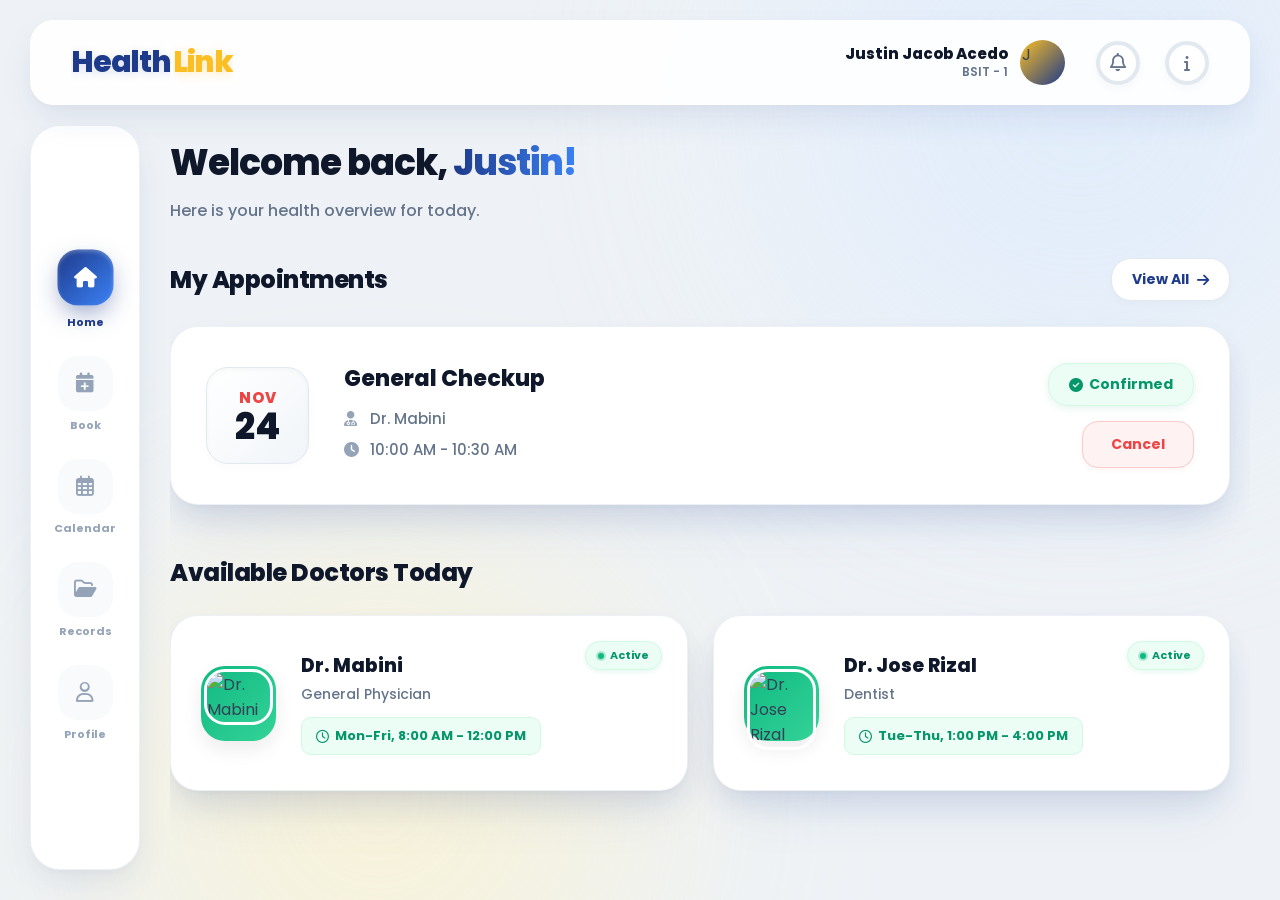
==== commit af83733a: "Update home.html" ====
--- a/home.html
+++ b/home.html
@@ -19,7 +19,7 @@
 
     <div class="app-container">
         
-        <!-- 1. TOP HEADER -->
+        <!-- Top Header -->
         <header class="top-header">
             <div class="brand-logo">
                 <span class="text-blue">Health</span><span class="text-gold">Link</span>
@@ -33,15 +33,14 @@
                         <p>BSIT - 1</p>
                     </div>
                     <div class="user-avatar">
-                        <img src="https://ui-avatars.com/api/?name=Justin+Acedo&background=1e3a8a&color=ffffff&size=150" alt="Profile">
+                        <span class="avatar-fallback" title="Justin">J</span>
                     </div>
                 </div>
 
-                <!-- NOTIFICATION BELL -->
+                <!-- Notifications -->
                 <div class="notice-container notification-container">
                     <button class="notice-btn notification-btn" id="notifBtn" title="Notifications">
                         <i class="fa-regular fa-bell"></i>
-                        <!-- Red dot hidden by default since there are no notifications -->
                     </button>
                     
                     <div class="notice-popup notification-popup" id="notifPopup">
@@ -49,7 +48,6 @@
                             <i class="fa-regular fa-bell"></i> Notifications
                         </div>
                         <div class="notif-list">
-                            <!-- EMPTY STATE -->
                             <div class="notif-empty">
                                 <div class="notif-empty-icon">
                                     <i class="fa-regular fa-bell-slash"></i>
@@ -61,6 +59,7 @@
                     </div>
                 </div>
 
+                <!-- Important Notice -->
                 <div class="notice-container top-header-notice">
                     <button class="notice-btn" id="noticeBtn" title="Important Notice">
                         <i class="fa-solid fa-info"></i>
@@ -76,10 +75,10 @@
             </div>
         </header>
 
-        <!-- MAIN LAYOUT GRID -->
+        <!-- Main Layout -->
         <div class="main-layout">
             
-            <!-- 2. LEFT PANEL -->
+            <!-- Left Panel -->
             <aside class="left-panel">
                 <div class="nav-track">
                     <a href="#" class="nav-item active" id="nav-dashboard" onclick="switchTab(event, 'dashboard')">
@@ -98,7 +97,6 @@
                         <div class="nav-icon"><i class="fa-regular fa-folder-open"></i></div>
                         <span>Records</span>
                     </a>
-                    
                     <a href="#" class="nav-item" id="nav-profile" onclick="switchTab(event, 'profile')">
                         <div class="nav-icon"><i class="fa-regular fa-user"></i></div>
                         <span>Profile</span>
@@ -106,10 +104,10 @@
                 </div>
             </aside>
 
-            <!-- 3. RIGHT PANEL -->
+            <!-- Right Panel -->
             <main class="right-panel">
                 
-                <!-- DASHBOARD VIEW -->
+                <!-- Dashboard View -->
                 <div id="view-dashboard" class="page-view active-view">
                     <div class="welcome-banner">
                         <div class="welcome-text">
@@ -149,24 +147,26 @@
                         <div class="doctor-grid">
                             <div class="doctor-card">
                                 <div class="doc-avatar online">
-                                    <img src="https://ui-avatars.com/api/?name=Mabini&background=fbbf24&color=1e3a8a" alt="Doctor">
+                                    <img src="https://ui-avatars.com/api/?name=Mabini&background=fbbf24&color=1e3a8a" alt="Dr. Mabini">
                                 </div>
                                 <div class="doc-info">
                                     <h4>Dr. Mabini</h4>
                                     <p>General Physician</p>
-                                    <span class="doc-time"><i class="fa-regular fa-clock"></i> 8:00 AM - 12:00 PM</span>
+                                    <!-- UPDATED: Added Mon-Fri -->
+                                    <span class="doc-time"><i class="fa-regular fa-clock"></i> Mon-Fri, 8:00 AM - 12:00 PM</span>
                                 </div>
                                 <div class="status-pill active"><span class="dot"></span> Active</div>
                             </div>
 
                             <div class="doctor-card">
                                 <div class="doc-avatar online">
-                                    <img src="https://ui-avatars.com/api/?name=Jose+Rizal&background=1e3a8a&color=ffffff" alt="Doctor">
+                                    <img src="https://ui-avatars.com/api/?name=Jose+Rizal&background=1e3a8a&color=ffffff" alt="Dr. Jose Rizal">
                                 </div>
                                 <div class="doc-info">
                                     <h4>Dr. Jose Rizal</h4>
                                     <p>Dentist</p>
-                                    <span class="doc-time"><i class="fa-regular fa-clock"></i> 1:00 PM - 4:00 PM</span>
+                                    <!-- UPDATED: Added Tue-Thu -->
+                                    <span class="doc-time"><i class="fa-regular fa-clock"></i> Tue-Thu, 1:00 PM - 4:00 PM</span>
                                 </div>
                                 <div class="status-pill active"><span class="dot"></span> Active</div>
                             </div>
@@ -174,7 +174,7 @@
                     </div>
                 </div>
 
-                <!-- BOOK APPOINTMENT VIEW -->
+                <!-- Book Appointment View -->
                 <div id="view-book" class="page-view">
                     <div class="welcome-banner">
                         <div class="welcome-text">
@@ -245,14 +245,14 @@
                     </div>
                 </div>
 
-                <!-- DETAILED PROFILE VIEW -->
+                <!-- Detailed Profile View -->
                 <div id="view-profile" class="page-view">
                     
                     <div class="profile-hero-card">
                         <div class="profile-hero-bg"></div>
                         <div class="profile-hero-content">
                             <div class="profile-hero-avatar">
-                                <img src="https://ui-avatars.com/api/?name=Justin+Acedo&background=1e3a8a&color=ffffff&size=250" alt="Profile">
+                                <span class="avatar-fallback" title="Justin">J</span>
                             </div>
                             <h1>Justin Jacob Acedo</h1>
                             <p>BSIT - 1st Year</p>
@@ -416,7 +416,7 @@
         </div>
     </div>
 
-    <!-- CONFIRM MODAL -->
+    <!-- Modal -->
     <div class="modal-backdrop" id="confirm-modal" hidden>
         <div class="modal-card" role="dialog" aria-modal="true" aria-labelledby="confirm-title">
             <h3 class="modal-title" id="confirm-title">Confirm</h3>
@@ -431,17 +431,12 @@
     <script src="script.js"></script>
 
     <script>
-        // --- Tab Switching Logic ---
+        // Tab Switching
         function switchTab(event, tabName) {
             if (event) event.preventDefault(); 
             
-            document.querySelectorAll('.page-view').forEach(view => {
-                view.classList.remove('active-view');
-            });
-
-            document.querySelectorAll('.nav-item').forEach(nav => {
-                nav.classList.remove('active');
-            });
+            document.querySelectorAll('.page-view').forEach(view => view.classList.remove('active-view'));
+            document.querySelectorAll('.nav-item').forEach(nav => nav.classList.remove('active'));
 
             if (tabName === 'dashboard') {
                 document.getElementById('view-dashboard').classList.add('active-view');
@@ -455,51 +450,44 @@
             }
         }
 
-        // --- Notification Logic (Opens empty state) ---
+        // Notifications
         const notifBtn = document.getElementById('notifBtn');
         const notifPopup = document.getElementById('notifPopup');
-
         if (notifBtn && notifPopup) {
             notifBtn.addEventListener('click', (e) => {
                 e.stopPropagation();
                 notifPopup.classList.toggle('show');
             });
-
             document.addEventListener('click', (e) => {
-                if (!notifPopup.contains(e.target) && e.target !== notifBtn && !notifBtn.contains(e.target)) {
+                if (!notifPopup.contains(e.target) && !notifBtn.contains(e.target)) {
                     notifPopup.classList.remove('show');
                 }
             });
         }
 
-        // --- Notice Popup Logic ---
+        // Popup Notice
         const noticeBtn = document.getElementById('noticeBtn');
         const noticePopup = document.getElementById('noticePopup');
-
         if (noticeBtn && noticePopup) {
             noticeBtn.addEventListener('click', (e) => {
                 e.stopPropagation(); 
                 noticePopup.classList.toggle('show');
             });
-
             document.addEventListener('click', (e) => {
-                if (!noticePopup.contains(e.target) && e.target !== noticeBtn && !noticeBtn.contains(e.target)) {
+                if (!noticePopup.contains(e.target) && !noticeBtn.contains(e.target)) {
                     noticePopup.classList.remove('show');
                 }
             });
         }
 
-        // --- Booking Form Logic ---
+        // Booking
         document.getElementById('bookingForm').addEventListener('submit', function(e) {
             e.preventDefault();
             alert('Appointment Booked Successfully!');
             switchTab(null, 'dashboard'); 
         });
 
-        // =========================================================
-        // PROFILE LOGIC
-        // =========================================================
-
+        // --- Profile Logic ---
         let modalResolve = null;
         function showConfirm(title, message, okLabel = "Confirm", cancelLabel = "Cancel") {
             return new Promise(resolve => {
@@ -555,7 +543,6 @@
         function updateBMI() {
             const h = parseFloat(document.getElementById('p-height').value);
             const w = parseFloat(document.getElementById('p-weight').value);
-
             const valueEl = document.getElementById('bmi-value');
             const catEl   = document.getElementById('bmi-category');
             const marker  = document.getElementById('bmi-marker');
@@ -576,17 +563,16 @@
 
             valueEl.textContent = bmi.toFixed(1);
             valueEl.classList.add(cat.cls);
-
             catEl.textContent = cat.label;
             catEl.classList.add(cat.cls);
 
             const min = 10, max = 40;
             const clamped = Math.max(min, Math.min(max, bmi));
             const pct = ((clamped - min) / (max - min)) * 100;
+            
             marker.style.left = pct + '%';
             marker.hidden = false;
-            marker.classList.remove('bmi-under','bmi-normal','bmi-over','bmi-obese1','bmi-obese2');
-            marker.classList.add(cat.cls);
+            marker.className = 'bmi-marker ' + cat.cls;
         }
 
         const MEDICAL_FIELDS = ['p-medical', 'p-blood', 'p-height', 'p-weight', 'p-emergency'];
@@ -601,9 +587,7 @@
 
         function restoreValues() {
             MEDICAL_FIELDS.forEach(id => {
-                if (id in savedValues) {
-                    document.getElementById(id).value = savedValues[id];
-                }
+                if (id in savedValues) document.getElementById(id).value = savedValues[id];
             });
             updateBMI();
         }
@@ -612,7 +596,6 @@
             MEDICAL_FIELDS.forEach(id => {
                 document.getElementById(id).disabled = disabled;
             });
-
             document.getElementById('edit-medical-btn').style.display = disabled ? 'block' : 'none';
             document.getElementById('profile-actions').style.display = disabled ? 'none' : 'flex';
         }
@@ -631,10 +614,8 @@
                 "Keep editing"
             );
             if (!confirmed) return;
-
             restoreValues();
             setMedicalDisabled(true);
-            
             const msg = document.getElementById('profile-msg');
             msg.textContent = '';
             msg.className = 'profile-msg';
@@ -653,7 +634,6 @@
                 msg.textContent = '';
                 msg.className = 'profile-msg';
             }, 3000);
-
             return false;
         }
 
@@ -668,7 +648,6 @@
                 msg.textContent = '';
                 msg.className = 'profile-msg';
             }, 3000);
-            
             return false;
         }
 
--- a/style.css
+++ b/style.css
@@ -1,5 +1,5 @@
 /* =========================================
-   GLOBAL RESET & TYPOGRAPHY
+   1. GLOBAL RESET & TYPOGRAPHY
    ========================================= */
 * {
     margin: 0;
@@ -8,10 +8,6 @@
     font-family: 'Poppins', sans-serif;
 }
 
-/* =========================================
-   1. GLASSMORPHISM LOGIN PAGE STYLES
-   ========================================= */
-
 body {
     height: 100vh;
     width: 100%;
@@ -19,187 +15,15 @@
     background: #0f172a; 
 }
 
-/* --- PREMIUM TOAST NOTIFICATION --- */
-.toast {
-    position: fixed;
-    top: -100px; /* Hidden above screen */
-    left: 50%;
-    transform: translateX(-50%);
-    background: rgba(15, 23, 42, 0.95);
-    backdrop-filter: blur(15px);
-    -webkit-backdrop-filter: blur(15px);
-    border: 1px solid rgba(239, 68, 68, 0.4);
-    border-left: 5px solid #ef4444;
-    padding: 15px 20px;
-    border-radius: 16px;
-    display: flex;
-    align-items: center;
-    gap: 15px;
-    box-shadow: 0 20px 40px rgba(0, 0, 0, 0.5);
-    z-index: 9999;
-    transition: all 0.5s cubic-bezier(0.68, -0.55, 0.265, 1.55);
-    opacity: 0;
-}
-
-.toast.show {
-    top: 30px; /* Slides down */
-    opacity: 1;
-}
-
-.toast-icon {
-    background: rgba(239, 68, 68, 0.2);
-    color: #ef4444;
-    width: 40px;
-    height: 40px;
-    border-radius: 50%;
-    display: flex;
-    justify-content: center;
-    align-items: center;
-    font-size: 20px;
-}
-
-.toast-content h4 {
-    color: #f87171;
-    font-size: 15px;
-    font-weight: 700;
-    margin-bottom: 2px;
-}
-
-.toast-content p {
-    color: #cbd5e1;
-    font-size: 13px;
-    font-weight: 500;
-}
-
-.toast-close {
-    color: #64748b;
-    cursor: pointer;
-    font-size: 18px;
-    margin-left: 10px;
-    transition: 0.2s;
-}
-
-.toast-close:hover {
-    color: #fff;
-}
-
-/* --- NOTICE ICON & POPUP --- */
-.notice-container {
-    position: relative;
-    z-index: 100; 
-}
-
-body:not(.dashboard-body) .notice-container {
-    position: absolute;
-    top: 30px;
-    right: 40px;
-}
-
-.notice-btn {
-    background: rgba(255, 255, 255, 0.1);
-    border: 1px solid rgba(251, 191, 36, 0.4);
-    color: #fbbf24; 
-    width: 45px;
-    height: 45px;
-    border-radius: 50%;
-    font-size: 24px; 
-    cursor: pointer;
-    backdrop-filter: blur(10px);
-    transition: all 0.3s ease;
-    display: flex;
-    justify-content: center;
-    align-items: center;
-    box-shadow: 0 4px 15px rgba(0,0,0,0.1);
-}
-
-.notice-btn.hidden {
-    border: 1px solid transparent; 
-    background: transparent; 
-    color: #ffffff; 
-}
-
-.notice-btn.hidden:hover {
-    transform: scale(1.1);
-    color: #cbd5e1; 
-}
-
-.notice-btn:hover:not(.hidden) {
-    background: rgba(251, 191, 36, 0.2);
-    transform: scale(1.05);
-}
-
-/* --- TOP HEADER SPECIFIC NOTICE ICON --- */
-.top-header-notice .notice-btn {
-    background: #ffffff; 
-    border: 4px solid #e2e8f0; 
-    color: #64748b; 
-    font-size: 16px; 
-    width: 44px;
-    height: 44px;
-    box-shadow: 0 4px 10px rgba(0,0,0,0.03);
-    margin-left: 5px;
-    transition: all 0.3s ease;
-}
-
-.top-header-notice .notice-btn:hover {
-    border-color: #cbd5e1; 
-    color: #1e3a8a; 
-    transform: scale(1.05);
-    box-shadow: 0 6px 15px rgba(0,0,0,0.08);
-}
-
-/* Popup Box */
-.notice-popup {
-    position: absolute;
-    top: 60px;
-    right: 0;
-    width: 320px;
-    background: rgba(15, 23, 42, 0.95); 
-    backdrop-filter: blur(15px);
-    -webkit-backdrop-filter: blur(15px);
-    border: 1px solid rgba(251, 191, 36, 0.4); 
-    border-radius: 16px;
-    padding: 20px;
-    color: #e2e8f0;
-    box-shadow: 0 25px 50px -12px rgba(0, 0, 0, 0.5);
-    opacity: 0;
-    visibility: hidden;
-    transform: translateY(-10px);
-    transition: all 0.4s ease;
-    margin-right: -10px; 
-}
-
-.notice-popup.show {
-    opacity: 1;
-    visibility: visible;
-    transform: translateY(0);
-}
-
-.notice-header {
-    color: #fbbf24;
-    font-weight: 700;
-    font-size: 15px;
-    margin-bottom: 10px;
-    display: flex;
-    align-items: center;
-    gap: 8px;
-}
-
-.notice-popup p {
-    font-size: 13px;
-    line-height: 1.6;
-    color: #cbd5e1;
-    font-weight: 400;
-}
-
-/* --- LOGIN FORM STYLES --- */
+/* =========================================
+   2. LOGIN PAGE STYLES
+   ========================================= */
+
 .background-glow {
     position: absolute;
-    top: 50%;
-    left: 50%;
+    top: 50%; left: 50%;
     transform: translate(-50%, -50%);
-    width: 550px;
-    height: 550px;
+    width: 550px; height: 550px;
     background: radial-gradient(circle, rgba(251, 191, 36, 0.2) 0%, rgba(30, 58, 138, 0.3) 40%, transparent 70%);
     filter: blur(60px);
     z-index: 1;
@@ -212,36 +36,24 @@
 }
 
 .login-container {
-    height: 100vh;
-    width: 100vw;
+    height: 100vh; width: 100vw;
     background: url('bg.jpg') no-repeat center center/cover;
-    display: flex;
-    justify-content: center;
-    align-items: center;
-    position: relative;
-    z-index: 2;
+    display: flex; justify-content: center; align-items: center;
+    position: relative; z-index: 2;
 }
 
 .login-container::before {
     content: '';
-    position: absolute;
-    top: 0;
-    left: 0;
-    width: 100%;
-    height: 100%;
-    background: rgba(10, 25, 47, 0.4); 
-    z-index: -1;
+    position: absolute; top: 0; left: 0; width: 100%; height: 100%;
+    background: rgba(10, 25, 47, 0.4); z-index: -1;
 }
 
 .login-card {
-    position: relative;
-    z-index: 3;
-    width: 420px;
-    padding: 50px 40px;
+    position: relative; z-index: 3;
+    width: 420px; padding: 50px 40px;
     border-radius: 24px;
     background: rgba(255, 255, 255, 0.1);
-    backdrop-filter: blur(16px);
-    -webkit-backdrop-filter: blur(16px);
+    backdrop-filter: blur(16px); -webkit-backdrop-filter: blur(16px);
     border: 1px solid rgba(255, 255, 255, 0.15);
     border-top: 1px solid rgba(251, 191, 36, 0.6); 
     border-bottom: 1px solid rgba(30, 58, 138, 0.6);
@@ -249,153 +61,53 @@
     color: #fff;
 }
 
-.login-header {
-    text-align: center;
-    margin-bottom: 35px;
-}
-
-.login-header h1 {
-    font-size: 36px;
-    font-weight: 700;
-    letter-spacing: 1px;
-    margin-bottom: 8px;
-    text-shadow: 0 2px 10px rgba(0, 0, 0, 0.5);
-    color: #fbbf24; 
-}
-
-.login-header p {
-    font-size: 14px;
-    font-weight: 400;
-    color: #e2e8f0; 
-    text-shadow: 0 1px 3px rgba(0,0,0,0.3);
-}
-
-.input-group {
-    position: relative;
-    margin-bottom: 25px;
-}
-
+.login-header { text-align: center; margin-bottom: 35px; }
+.login-header h1 { font-size: 36px; font-weight: 700; letter-spacing: 1px; margin-bottom: 8px; text-shadow: 0 2px 10px rgba(0, 0, 0, 0.5); color: #fbbf24; }
+.login-header p { font-size: 14px; font-weight: 400; color: #e2e8f0; text-shadow: 0 1px 3px rgba(0,0,0,0.3); }
+
+.input-group { position: relative; margin-bottom: 25px; }
 .input-group input {
-    width: 100%;
-    padding: 20px 45px 10px 20px; 
-    border-radius: 12px;
-    background: rgba(0, 0, 0, 0.25); 
-    border: 1px solid rgba(255, 255, 255, 0.15);
-    color: #fff;
-    font-size: 15px;
-    outline: none;
-    transition: all 0.3s ease;
-}
-
+    width: 100%; padding: 20px 45px 10px 20px; 
+    border-radius: 12px; background: rgba(0, 0, 0, 0.25); 
+    border: 1px solid rgba(255, 255, 255, 0.15); color: #fff; font-size: 15px;
+    outline: none; transition: all 0.3s ease;
+}
 .input-group label {
-    position: absolute;
-    left: 20px;
-    top: 50%;
-    transform: translateY(-50%);
-    color: rgba(255, 255, 255, 0.6);
-    font-size: 15px;
-    pointer-events: none;
-    transition: all 0.3s ease;
-}
-
+    position: absolute; left: 20px; top: 50%; transform: translateY(-50%);
+    color: rgba(255, 255, 255, 0.6); font-size: 15px; pointer-events: none; transition: all 0.3s ease;
+}
 .input-group input:focus ~ label,
-.input-group input:not(:placeholder-shown) ~ label {
-    top: 10px;
-    font-size: 11px;
-    color: #fbbf24;
-    font-weight: 500;
-}
-
-.input-group input:focus {
-    border-color: #fbbf24; 
-    background: rgba(30, 58, 138, 0.3); 
-    box-shadow: 0 0 15px rgba(251, 191, 36, 0.15);
-}
-
-.input-group i {
-    position: absolute;
-    right: 20px;
-    top: 50%;
-    transform: translateY(-50%);
-    color: rgba(255, 255, 255, 0.5);
-    transition: 0.3s;
-}
+.input-group input:not(:placeholder-shown) ~ label { top: 10px; font-size: 11px; color: #fbbf24; font-weight: 500; }
+.input-group input:focus { border-color: #fbbf24; background: rgba(30, 58, 138, 0.3); box-shadow: 0 0 15px rgba(251, 191, 36, 0.15); }
+.input-group i { position: absolute; right: 20px; top: 50%; transform: translateY(-50%); color: rgba(255, 255, 255, 0.5); transition: 0.3s; }
 
 .static-icon { pointer-events: none; cursor: default; }
 .interactive-icon { pointer-events: auto; cursor: pointer; }
-
 .input-group input:focus + .interactive-icon { color: #fbbf24; }
 
-.options {
-    display: flex;
-    justify-content: space-between;
-    align-items: center;
-    margin-bottom: 30px;
-    font-size: 13px;
-}
-
+.options { display: flex; justify-content: space-between; align-items: center; margin-bottom: 30px; font-size: 13px; }
 .custom-checkbox { display: flex; align-items: center; cursor: pointer; user-select: none; color: #cbd5e1; }
 .custom-checkbox input { position: absolute; opacity: 0; }
-
 .checkmark {
-    position: relative;
-    height: 18px;
-    width: 18px;
-    background-color: rgba(255, 255, 255, 0.15);
-    border: 1px solid rgba(255, 255, 255, 0.3);
-    border-radius: 4px;
-    margin-right: 10px;
-    transition: all 0.2s;
-}
-
+    position: relative; height: 18px; width: 18px; background-color: rgba(255, 255, 255, 0.15);
+    border: 1px solid rgba(255, 255, 255, 0.3); border-radius: 4px; margin-right: 10px; transition: all 0.2s;
+}
 .custom-checkbox input:checked ~ .checkmark { background-color: #fbbf24; border-color: #fbbf24; }
-
-.checkmark:after {
-    content: "";
-    position: absolute;
-    display: none;
-    left: 6px;
-    top: 2px;
-    width: 4px;
-    height: 10px;
-    border: solid #1e3a8a;
-    border-width: 0 2px 2px 0;
-    transform: rotate(45deg);
-}
-
+.checkmark:after { content: ""; position: absolute; display: none; left: 6px; top: 2px; width: 4px; height: 10px; border: solid #1e3a8a; border-width: 0 2px 2px 0; transform: rotate(45deg); }
 .custom-checkbox input:checked ~ .checkmark:after { display: block; }
 .forgot-link { color: #cbd5e1; text-decoration: none; transition: 0.3s; }
 .forgot-link:hover { color: #fbbf24; }
 
 .login-btn {
-    position: relative;
-    width: 100%;
-    padding: 16px;
-    border: none;
-    border-radius: 12px;
-    background: linear-gradient(135deg, #1e3a8a 0%, #3b82f6 40%, #fbbf24 100%);
-    background-size: 200% auto;
-    color: #fff;
-    font-size: 16px;
-    font-weight: 600;
-    letter-spacing: 0.5px;
-    cursor: pointer;
-    overflow: hidden; 
-    transition: all 0.4s ease;
-    box-shadow: 0 4px 15px rgba(30, 58, 138, 0.4);
-}
-
+    position: relative; width: 100%; padding: 16px; border: none; border-radius: 12px;
+    background: linear-gradient(135deg, #1e3a8a 0%, #3b82f6 40%, #fbbf24 100%); background-size: 200% auto;
+    color: #fff; font-size: 16px; font-weight: 600; letter-spacing: 0.5px; cursor: pointer; overflow: hidden; 
+    transition: all 0.4s ease; box-shadow: 0 4px 15px rgba(30, 58, 138, 0.4);
+}
 .login-btn::before {
-    content: '';
-    position: absolute;
-    top: 0;
-    left: -100%;
-    width: 100%;
-    height: 100%;
-    background: linear-gradient(90deg, transparent, rgba(255,255,255,0.4), transparent);
-    transition: all 0.5s ease;
-}
-
+    content: ''; position: absolute; top: 0; left: -100%; width: 100%; height: 100%;
+    background: linear-gradient(90deg, transparent, rgba(255,255,255,0.4), transparent); transition: all 0.5s ease;
+}
 .login-btn:hover { background-position: right center; transform: translateY(-2px); box-shadow: 0 8px 25px rgba(251, 191, 36, 0.4); }
 .login-btn:hover::before { left: 100%; }
 
@@ -403,454 +115,301 @@
 .signup-link a { color: #fbbf24; text-decoration: none; font-weight: 600; transition: 0.3s; }
 .signup-link a:hover { color: #fff; }
 
-.card-footer {
-    margin-top: 40px;
-    text-align: center;
-    font-size: 12px;
-    color: rgba(255, 255, 255, 0.5);
-    border-top: 1px solid rgba(255, 255, 255, 0.15);
-    padding-top: 20px;
-}
-
-
-/* =========================================
-   2. DASHBOARD (PREMIUM CANVAS & DEPTH)
+.card-footer { margin-top: 40px; text-align: center; font-size: 12px; color: rgba(255, 255, 255, 0.5); border-top: 1px solid rgba(255, 255, 255, 0.15); padding-top: 20px; }
+
+/* =========================================
+   3. SHARED UI COMPONENTS (Toast & Notices)
+   ========================================= */
+
+.toast {
+    position: fixed; top: -100px; left: 50%; transform: translateX(-50%);
+    background: rgba(15, 23, 42, 0.95); backdrop-filter: blur(15px); -webkit-backdrop-filter: blur(15px);
+    border: 1px solid rgba(239, 68, 68, 0.4); border-left: 5px solid #ef4444; padding: 15px 20px;
+    border-radius: 16px; display: flex; align-items: center; gap: 15px; box-shadow: 0 20px 40px rgba(0, 0, 0, 0.5);
+    z-index: 9999; transition: all 0.5s cubic-bezier(0.68, -0.55, 0.265, 1.55); opacity: 0;
+}
+.toast.show { top: 30px; opacity: 1; }
+.toast-icon { background: rgba(239, 68, 68, 0.2); color: #ef4444; width: 40px; height: 40px; border-radius: 50%; display: flex; justify-content: center; align-items: center; font-size: 20px; }
+.toast-content h4 { color: #f87171; font-size: 15px; font-weight: 700; margin-bottom: 2px; }
+.toast-content p { color: #cbd5e1; font-size: 13px; font-weight: 500; }
+.toast-close { color: #64748b; cursor: pointer; font-size: 18px; margin-left: 10px; transition: 0.2s; }
+.toast-close:hover { color: #fff; }
+
+.notice-container { position: relative; z-index: 100; }
+body:not(.dashboard-body) .notice-container { position: absolute; top: 30px; right: 40px; }
+.notice-btn {
+    background: rgba(255, 255, 255, 0.1); border: 1px solid rgba(251, 191, 36, 0.4); color: #fbbf24; 
+    width: 45px; height: 45px; border-radius: 50%; font-size: 24px; cursor: pointer;
+    backdrop-filter: blur(10px); transition: all 0.3s ease; display: flex; justify-content: center; align-items: center;
+    box-shadow: 0 4px 15px rgba(0,0,0,0.1);
+}
+.notice-btn:hover:not(.hidden) { background: rgba(251, 191, 36, 0.2); transform: scale(1.05); }
+
+.notice-btn.hidden {
+    border: 1px solid transparent; 
+    background: transparent; 
+    color: #ffffff; 
+}
+
+.notice-btn.hidden:hover {
+    transform: scale(1.1);
+    color: #cbd5e1; 
+}
+
+.top-header-notice .notice-btn {
+    background: #ffffff; border: 4px solid #e2e8f0; color: #64748b; font-size: 16px; width: 44px; height: 44px;
+    box-shadow: 0 4px 10px rgba(0,0,0,0.03); margin-left: 5px;
+}
+.top-header-notice .notice-btn:hover { border-color: #cbd5e1; color: #1e3a8a; transform: scale(1.05); box-shadow: 0 6px 15px rgba(0,0,0,0.08); }
+
+.notice-popup {
+    position: absolute; top: 60px; right: 0; width: 320px;
+    background: rgba(15, 23, 42, 0.95); backdrop-filter: blur(15px); -webkit-backdrop-filter: blur(15px);
+    border: 1px solid rgba(251, 191, 36, 0.4); border-radius: 16px; padding: 20px; color: #e2e8f0;
+    box-shadow: 0 25px 50px -12px rgba(0, 0, 0, 0.5); opacity: 0; visibility: hidden; transform: translateY(-10px);
+    transition: all 0.4s ease; margin-right: -10px; 
+}
+.notice-popup.show { opacity: 1; visibility: visible; transform: translateY(0); }
+.notice-header { color: #fbbf24; font-weight: 700; font-size: 15px; margin-bottom: 10px; display: flex; align-items: center; gap: 8px; }
+.notice-popup p { font-size: 13px; line-height: 1.6; color: #cbd5e1; font-weight: 400; }
+
+/* =========================================
+   4. DASHBOARD LAYOUT & HEADER
    ========================================= */
 
 .dashboard-body {
-    margin: 0;
-    padding: 0;
-    font-family: 'Poppins', sans-serif;
-    background-color: #eef2f6; 
-    color: #334155; 
-    height: 100vh;
-    overflow: hidden;
-    position: relative;
-}
-
-.bg-canvas {
-    position: absolute;
-    top: 0; left: 0; width: 100%; height: 100%;
-    overflow: hidden;
-    z-index: 0;
-    pointer-events: none;
-}
-
-.glow {
-    position: absolute;
-    border-radius: 50%;
-    filter: blur(120px);
-    opacity: 0.6;
-}
-
+    margin: 0; padding: 0; font-family: 'Poppins', sans-serif;
+    background-color: #eef2f6; color: #334155; height: 100vh; overflow: hidden; position: relative;
+}
+.bg-canvas { position: absolute; top: 0; left: 0; width: 100%; height: 100%; overflow: hidden; z-index: 0; pointer-events: none; }
+.glow { position: absolute; border-radius: 50%; filter: blur(120px); opacity: 0.6; }
 .glow-blue { width: 600px; height: 600px; background: #dbeafe; top: -200px; right: -100px; }
 .glow-gold { width: 500px; height: 500px; background: #fef3c7; bottom: -150px; left: 10%; }
-
-.app-container {
-    display: flex;
-    flex-direction: column;
-    height: 100vh;
-    position: relative;
-    z-index: 1; 
-}
-
-/* --- 1. TOP HEADER --- */
+.app-container { display: flex; flex-direction: column; height: 100vh; position: relative; z-index: 1; }
+
 .top-header {
-    display: flex;
-    justify-content: space-between;
-    align-items: center;
-    background: rgba(255, 255, 255, 0.9);
-    backdrop-filter: blur(10px);
-    height: 85px; 
-    padding: 0 40px;
-    margin: 20px 30px;
-    border-radius: 24px;
+    display: flex; justify-content: space-between; align-items: center;
+    background: rgba(255, 255, 255, 0.9); backdrop-filter: blur(10px);
+    height: 85px; padding: 0 40px; margin: 20px 30px; border-radius: 24px;
     box-shadow: 0 4px 6px -1px rgba(0, 0, 0, 0.02), 0 15px 35px -5px rgba(30, 58, 138, 0.1);
-    border: 1px solid rgba(255, 255, 255, 0.8);
-    z-index: 10;
-}
-
-.nav-logo { font-size: 26px; font-weight: 800; color: #fbbf24; letter-spacing: -0.5px; text-shadow: 0 2px 10px rgba(251, 191, 36, 0.2); }
+    border: 1px solid rgba(255, 255, 255, 0.8); z-index: 10;
+}
+
+.brand-logo { font-size: 30px; font-weight: 800; letter-spacing: -1.2px; display: flex; align-items: center; cursor: default; transition: transform 0.3s ease; }
+.brand-logo:hover { transform: scale(1.02); }
+.text-blue { color: #1e3a8a; text-shadow: 0 2px 10px rgba(30, 58, 138, 0.15); }
+.text-gold { color: #fbbf24; text-shadow: 0 2px 10px rgba(251, 191, 36, 0.3); margin-left: 2px; }
+.brand-logo span { position: relative; overflow: hidden; display: inline-block; }
+.brand-logo span::after {
+    content: ''; position: absolute; top: 0; left: -100%; width: 50%; height: 100%;
+    background: linear-gradient(90deg, transparent, rgba(255,255,255,0.6), transparent); transform: skewX(-20deg); transition: all 0.6s ease;
+}
+.brand-logo:hover span::after { left: 150%; }
 
 .header-right-side { display: flex; align-items: center; gap: 15px; }
-.user-profile-header { display: flex; align-items: center; gap: 15px; }
+.profile-btn { display: flex; align-items: center; gap: 12px; background: transparent; padding: 5px 15px 5px 5px; border-radius: 30px; border: 1px solid transparent; cursor: pointer; transition: all 0.3s ease; }
+.profile-btn:hover { background: #f8fafc; border-color: #e2e8f0; }
+.user-avatar { width: 45px; height: 45px; border-radius: 50%; padding: 2px; background: linear-gradient(135deg, #fbbf24, #1e3a8a); }
+.user-avatar img { width: 100%; height: 100%; border-radius: 50%; object-fit: cover; border: 2px solid #fff; }
 .user-info { text-align: right; }
-.user-info h2 { font-size: 17px; font-weight: 800; color: #0f172a; margin-bottom: 2px; }
-.user-info p { font-size: 13px; color: #64748b; font-weight: 500; }
-.user-id { background: #fef3c7; color: #b45309; padding: 3px 10px; border-radius: 12px; font-weight: 700; margin-left: 10px; }
-
-.user-avatar { 
-    width: 52px; height: 52px; 
-    border-radius: 18px;
-    padding: 2px;
-    background: linear-gradient(135deg, #fbbf24, #1e3a8a); 
-    box-shadow: 0 6px 15px rgba(30, 58, 138, 0.25);
-}
-
-.user-avatar img { width: 100%; height: 100%; border-radius: 16px; object-fit: cover; border: 2px solid #fff; }
-
-.logout-icon {
-    color: #64748b; font-size: 18px; transition: 0.3s; text-decoration: none;
-    width: 45px; height: 45px; display: flex; align-items: center; justify-content: center;
-    border-radius: 16px; background: #f8fafc; border: 1px solid #e2e8f0;
-    box-shadow: 0 2px 5px rgba(0,0,0,0.02);
-}
-.logout-icon:hover { color: #ef4444; background: #fee2e2; transform: translateY(-2px); box-shadow: 0 6px 15px rgba(239, 68, 68, 0.15); }
-
-/* --- MAIN LAYOUT --- */
-.main-layout {
-    display: flex;
-    flex: 1;
-    overflow: hidden; 
-    padding: 0 30px 30px 30px;
-    gap: 30px;
-}
-
-/* --- 2. LEFT PANEL --- */
+.user-info h2 { font-size: 15px; font-weight: 800; color: #0f172a; margin-bottom: 0px; line-height: 1.2; }
+.user-info p { font-size: 12px; color: #64748b; font-weight: 600; }
+
+/* =========================================
+   5. NAVIGATION & MAIN CONTENT AREA
+   ========================================= */
+
+.main-layout { display: flex; flex: 1; overflow: hidden; padding: 0 30px 30px 30px; gap: 30px; }
+
 .left-panel {
-    width: 110px;
-    background: #ffffff;
-    border-radius: 30px;
+    width: 110px; background: #ffffff; border-radius: 30px;
     box-shadow: 0 4px 6px -1px rgba(0, 0, 0, 0.02), 0 15px 35px -5px rgba(30, 58, 138, 0.1);
-    display: flex;
-    flex-direction: column;
-    justify-content: center;
-    padding: 40px 0; 
+    display: flex; flex-direction: column; justify-content: center; padding: 30px 0;
     border: 1px solid rgba(226, 232, 240, 0.6);
 }
-
-.nav-track { 
-    display: flex; 
-    flex-direction: column; 
-    gap: 35px; 
-    align-items: center;
-    width: 100%;
-}
-
-.nav-item {
-    display: flex; flex-direction: column; align-items: center; text-decoration: none;
-    color: #94a3b8; font-size: 11px; font-weight: 700; transition: all 0.3s ease; width: 100%;
-    cursor: pointer;
-}
-
-.nav-icon {
-    font-size: 20px; margin-bottom: 6px; width: 55px; height: 55px; 
-    display: flex; justify-content: center; align-items: center; border-radius: 20px; 
-    background: #f8fafc; transition: all 0.3s cubic-bezier(0.4, 0, 0.2, 1);
-}
-
+.nav-track { display: flex; flex-direction: column; gap: 25px; align-items: center; width: 100%; }
+.nav-item { display: flex; flex-direction: column; align-items: center; text-decoration: none; color: #94a3b8; font-size: 11px; font-weight: 700; transition: all 0.3s ease; width: 100%; cursor: pointer; }
+.nav-icon { font-size: 20px; margin-bottom: 6px; width: 55px; height: 55px; display: flex; justify-content: center; align-items: center; border-radius: 20px; background: #f8fafc; transition: all 0.3s cubic-bezier(0.4, 0, 0.2, 1); }
 .nav-item:hover { color: #1e3a8a; }
 .nav-item:hover .nav-icon { background: #e0e7ff; color: #1e3a8a; transform: translateY(-2px); box-shadow: 0 4px 10px rgba(30,58,138,0.1); }
-
 .nav-item.active { color: #1e3a8a; }
-.nav-item.active .nav-icon {
-    background: linear-gradient(135deg, #1e3a8a, #3b82f6);
-    color: #fff;
-    box-shadow: 0 10px 25px -5px rgba(30, 58, 138, 0.5), inset 0 2px 4px rgba(255,255,255,0.3);
-    transform: translateY(-3px) scale(1.02);
-}
-
-/* --- 3. RIGHT PANEL --- */
-.right-panel { 
-    flex: 1; 
-    padding: 10px 20px 10px 0; 
-    overflow-y: auto; 
-    max-width: 1200px;
-    margin: 0 auto;
-    width: 100%;
-}
-
+.nav-item.active .nav-icon { background: linear-gradient(135deg, #1e3a8a, #3b82f6); color: #fff; box-shadow: 0 10px 25px -5px rgba(30, 58, 138, 0.5), inset 0 2px 4px rgba(255,255,255,0.3); transform: translateY(-3px) scale(1.02); }
+
+.right-panel { flex: 1; padding: 10px 20px 10px 0; overflow-y: auto; max-width: 1200px; margin: 0 auto; width: 100%; }
 .right-panel::-webkit-scrollbar { width: 6px; }
 .right-panel::-webkit-scrollbar-track { background: transparent; }
 .right-panel::-webkit-scrollbar-thumb { background: #cbd5e1; border-radius: 10px; }
 
-/* --- WELCOME BANNER --- */
+.page-view { display: none; animation: fadeIn 0.4s ease; }
+.page-view.active-view { display: block; }
+@keyframes fadeIn { from { opacity: 0; transform: translateY(10px); } to { opacity: 1; transform: translateY(0); } }
+
 .welcome-banner { margin-bottom: 35px; }
-
-.welcome-text h1 {
-    font-size: 36px; font-weight: 800; color: #0f172a; margin-bottom: 8px; letter-spacing: -1px;
-}
-.welcome-text h1 span { 
-    background: linear-gradient(90deg, #1e3a8a, #3b82f6);
-    -webkit-background-clip: text;
-    -webkit-text-fill-color: transparent;
-}
-.welcome-text p { font-size: 16px; color: #64748b; font-weight: 500;}
-
-/* --- CONTENT SECTIONS --- */
+.welcome-text h1 { font-size: 36px; font-weight: 800; color: #0f172a; margin-bottom: 8px; letter-spacing: -1px; }
+.welcome-text h1 span { background: linear-gradient(90deg, #1e3a8a, #3b82f6); -webkit-background-clip: text; -webkit-text-fill-color: transparent; }
+.welcome-text p { font-size: 16px; color: #64748b; font-weight: 500; }
+
+/* =========================================
+   6. DASHBOARD CARDS
+   ========================================= */
+
 .content-section { margin-bottom: 50px; }
-
 .section-header { display: flex; justify-content: space-between; align-items: center; margin-bottom: 25px; }
-.section-header h3 { font-size: 24px; color: #0f172a; font-weight: 800; letter-spacing: -0.5px;}
-
-.view-all { 
-    font-size: 14px; color: #1e3a8a; text-decoration: none; font-weight: 700; 
-    display: flex; align-items: center; gap: 8px; transition: 0.2s;
-    background: #ffffff; padding: 10px 20px; border-radius: 20px;
-    border: 1px solid #e2e8f0;
-    box-shadow: 0 4px 10px rgba(0,0,0,0.02);
-}
+.section-header h3 { font-size: 24px; color: #0f172a; font-weight: 800; letter-spacing: -0.5px; }
+
+.view-all { font-size: 14px; color: #1e3a8a; text-decoration: none; font-weight: 700; display: flex; align-items: center; gap: 8px; transition: 0.2s; background: #ffffff; padding: 10px 20px; border-radius: 20px; border: 1px solid #e2e8f0; box-shadow: 0 4px 10px rgba(0,0,0,0.02); }
 .view-all:hover { gap: 12px; background: #f8fafc; border-color: #cbd5e1; box-shadow: 0 6px 15px rgba(30,58,138,0.08); transform: translateY(-2px); }
 
-/* --- APPOINTMENT CARD --- */
-.appointment-card {
-    background: #ffffff; border-radius: 28px; padding: 35px;
-    display: flex; align-items: center; gap: 35px;
-    box-shadow: 0 2px 4px rgba(0,0,0,0.02), 0 15px 30px -5px rgba(30, 58, 138, 0.12), 0 30px 60px -15px rgba(30, 58, 138, 0.08);
-    transition: all 0.3s ease;
-    border: 1px solid rgba(226, 232, 240, 0.6);
-}
-
-.appointment-card:hover { 
-    transform: translateY(-8px);
-    box-shadow: 0 4px 8px rgba(0,0,0,0.02), 0 25px 45px -5px rgba(30, 58, 138, 0.15), 0 40px 70px -15px rgba(30, 58, 138, 0.1);
-}
-
-.appt-date {
-    background: linear-gradient(135deg, #ffffff, #f1f5f9);
-    padding: 18px 28px; border-radius: 22px; text-align: center;
-    display: flex; flex-direction: column; border: 1px solid #e2e8f0;
-    box-shadow: inset 0 2px 4px rgba(0,0,0,0.03), 0 4px 10px rgba(0,0,0,0.02);
-}
-
+.appointment-card { background: #ffffff; border-radius: 28px; padding: 35px; display: flex; align-items: center; gap: 35px; box-shadow: 0 2px 4px rgba(0,0,0,0.02), 0 15px 30px -5px rgba(30, 58, 138, 0.12), 0 30px 60px -15px rgba(30, 58, 138, 0.08); transition: all 0.3s ease; border: 1px solid rgba(226, 232, 240, 0.6); }
+.appointment-card:hover { transform: translateY(-8px); box-shadow: 0 4px 8px rgba(0,0,0,0.02), 0 25px 45px -5px rgba(30, 58, 138, 0.15), 0 40px 70px -15px rgba(30, 58, 138, 0.1); }
+
+.appt-date { background: linear-gradient(135deg, #ffffff, #f1f5f9); padding: 18px 28px; border-radius: 22px; text-align: center; display: flex; flex-direction: column; border: 1px solid #e2e8f0; box-shadow: inset 0 2px 4px rgba(0,0,0,0.03), 0 4px 10px rgba(0,0,0,0.02); }
 .appt-date .month { font-size: 15px; font-weight: 800; color: #ef4444; text-transform: uppercase; letter-spacing: 1px; }
 .appt-date .day { font-size: 36px; font-weight: 800; color: #0f172a; line-height: 1; }
 
 .appt-details { flex: 1; }
-.appt-details h4 { font-size: 22px; color: #0f172a; margin-bottom: 12px; font-weight: 800;}
-.appt-details p { font-size: 15px; color: #64748b; margin-bottom: 8px; display: flex; align-items: center; gap: 10px; font-weight: 500;}
+.appt-details h4 { font-size: 22px; color: #0f172a; margin-bottom: 12px; font-weight: 800; }
+.appt-details p { font-size: 15px; color: #64748b; margin-bottom: 8px; display: flex; align-items: center; gap: 10px; font-weight: 500; }
 .appt-details p i { color: #94a3b8; width: 16px; }
 
 .appt-status { text-align: right; display: flex; flex-direction: column; align-items: flex-end; gap: 15px; }
-
-.status-badge {
-    background: #ecfdf5; color: #059669; padding: 10px 20px; border-radius: 20px; font-size: 14px; font-weight: 700;
-    border: 1px solid #d1fae5; box-shadow: 0 2px 10px rgba(5, 150, 105, 0.1);
-    display: flex; align-items: center; gap: 6px;
-}
-
-.cancel-btn {
-    background: #fef2f2; color: #ef4444; padding: 12px 28px; border-radius: 16px; font-size: 14px; font-weight: 700;
-    cursor: pointer; border: 1px solid #fecaca; transition: 0.2s;
-    box-shadow: 0 2px 5px rgba(239, 68, 68, 0.05);
-}
+.status-badge { background: #ecfdf5; color: #059669; padding: 10px 20px; border-radius: 20px; font-size: 14px; font-weight: 700; border: 1px solid #d1fae5; box-shadow: 0 2px 10px rgba(5, 150, 105, 0.1); display: flex; align-items: center; gap: 6px; }
+.cancel-btn { background: #fef2f2; color: #ef4444; padding: 12px 28px; border-radius: 16px; font-size: 14px; font-weight: 700; cursor: pointer; border: 1px solid #fecaca; transition: 0.2s; box-shadow: 0 2px 5px rgba(239, 68, 68, 0.05); }
 .cancel-btn:hover { background: #fee2e2; transform: translateY(-2px); box-shadow: 0 6px 15px rgba(239, 68, 68, 0.15); }
 
-/* --- DOCTOR AVAILABILITY --- */
 .doctor-grid { display: grid; grid-template-columns: repeat(auto-fill, minmax(340px, 1fr)); gap: 25px; }
-
-.doctor-card {
-    background: #ffffff; border-radius: 28px; padding: 30px;
-    display: flex; align-items: center; gap: 25px;
-    box-shadow: 0 2px 4px rgba(0,0,0,0.02), 0 15px 30px -5px rgba(30, 58, 138, 0.12), 0 30px 60px -15px rgba(30, 58, 138, 0.08);
-    transition: all 0.3s ease;
-    border: 1px solid rgba(226, 232, 240, 0.6);
-    position: relative;
-}
-
-.doctor-card:hover { 
-    transform: translateY(-8px); 
-    box-shadow: 0 4px 8px rgba(0,0,0,0.02), 0 25px 45px -5px rgba(30, 58, 138, 0.15), 0 40px 70px -15px rgba(30, 58, 138, 0.1);
-}
-
-.status-pill {
-    position: absolute; top: 25px; right: 25px; font-size: 11px; font-weight: 700;
-    display: flex; align-items: center; gap: 6px; padding: 5px 12px; border-radius: 20px;
-    background: #ecfdf5; color: #059669; border: 1px solid #d1fae5;
-    box-shadow: 0 2px 5px rgba(16, 185, 129, 0.1);
-}
-
-.status-pill .dot {
-    width: 6px; height: 6px; background: #10b981; border-radius: 50%;
-    box-shadow: 0 0 0 2px rgba(16, 185, 129, 0.3); animation: pulse 2s infinite;
-}
-
-@keyframes pulse {
-    0% { transform: scale(1); opacity: 1; }
-    50% { transform: scale(1.5); opacity: 0.5; }
-    100% { transform: scale(1); opacity: 1; }
-}
-
-.doc-avatar { 
-    position: relative; width: 75px; height: 75px; border-radius: 24px; padding: 3px;
-    background: #e2e8f0; box-shadow: 0 8px 20px rgba(0,0,0,0.08);
-}
+.doctor-card { background: #ffffff; border-radius: 28px; padding: 35px 30px; display: flex; align-items: center; gap: 25px; position: relative; box-shadow: 0 2px 4px rgba(0,0,0,0.02), 0 15px 30px -5px rgba(30, 58, 138, 0.12), 0 30px 60px -15px rgba(30, 58, 138, 0.08); transition: all 0.3s ease; border: 1px solid rgba(226, 232, 240, 0.6); }
+.doctor-card:hover { transform: translateY(-8px); box-shadow: 0 4px 8px rgba(0,0,0,0.02), 0 25px 45px -5px rgba(30, 58, 138, 0.15), 0 40px 70px -15px rgba(30, 58, 138, 0.1); }
+
+.status-pill { position: absolute; top: 25px; right: 25px; font-size: 11px; font-weight: 700; display: flex; align-items: center; gap: 6px; padding: 5px 12px; border-radius: 20px; background: #ecfdf5; color: #059669; border: 1px solid #d1fae5; box-shadow: 0 2px 5px rgba(16, 185, 129, 0.1); }
+.status-pill .dot { width: 6px; height: 6px; background: #10b981; border-radius: 50%; box-shadow: 0 0 0 2px rgba(16, 185, 129, 0.3); animation: pulse 2s infinite; }
+@keyframes pulse { 0% { transform: scale(1); opacity: 1; } 50% { transform: scale(1.5); opacity: 0.5; } 100% { transform: scale(1); opacity: 1; } }
+
+.doc-avatar { position: relative; width: 75px; height: 75px; border-radius: 24px; padding: 3px; background: #e2e8f0; box-shadow: 0 8px 20px rgba(0,0,0,0.08); }
 .doc-avatar.online { background: linear-gradient(135deg, #10b981, #34d399); }
 .doc-avatar.offline { background: linear-gradient(135deg, #cbd5e1, #e2e8f0); }
-
 .doc-avatar img { width: 100%; height: 100%; border-radius: 21px; object-fit: cover; border: 3px solid #fff; }
 
-.doc-info h4 { font-size: 19px; color: #0f172a; margin-bottom: 4px; font-weight: 800;}
-.doc-info p { font-size: 14px; color: #64748b; margin-bottom: 12px; font-weight: 500;}
-
-.doc-time { 
-    font-size: 13px; color: #059669; background: #ecfdf5; padding: 8px 14px; 
-    border-radius: 10px; font-weight: 700; display: inline-flex; align-items: center; gap: 6px; 
-    border: 1px solid #d1fae5;
-}
-.doc-time.text-muted { color: #64748b; background: #f1f5f9; border-color: #e2e8f0; }
-
-/* =========================================
-   3. TAB SYSTEM & BOOKING FORM
-   ========================================= */
-
-.page-view {
-    display: none;
-    animation: fadeIn 0.4s ease;
-}
-
-.page-view.active-view {
-    display: block;
-}
-
-@keyframes fadeIn {
-    from { opacity: 0; transform: translateY(10px); }
-    to { opacity: 1; transform: translateY(0); }
-}
-
-.booking-wrapper {
-    display: flex;
-    justify-content: center;
-    width: 100%;
-}
-
-.booking-container {
-    background: #ffffff;
-    border-radius: 28px;
-    padding: 40px;
-    box-shadow: 0 2px 4px rgba(0,0,0,0.02), 0 15px 30px -5px rgba(30, 58, 138, 0.12);
-    border: 1px solid rgba(226, 232, 240, 0.6);
-    width: 100%;
-    max-width: 800px;
-}
-
-.booking-form {
-    display: flex;
-    flex-direction: column;
-    gap: 30px;
-}
-
-.form-section {
-    display: flex;
-    flex-direction: column;
-    gap: 15px;
-}
-
-.form-section h3 {
-    font-size: 16px;
-    font-weight: 700;
-    color: #1e3a8a;
-    display: flex;
-    align-items: center;
-    gap: 10px;
-    border-bottom: 1px solid #e2e8f0;
-    padding-bottom: 10px;
-}
-
-.form-section h3 i {
-    color: #fbbf24;
-}
-
-.input-grid {
-    display: grid;
-    grid-template-columns: 1fr 1fr;
-    gap: 20px;
-}
-
-.input-field {
-    display: flex;
-    flex-direction: column;
-    gap: 8px;
-}
-
-.input-field label {
-    font-size: 13px;
-    font-weight: 600;
-    color: #64748b;
-}
-
-.input-field input, 
-.input-field select, 
-.input-field textarea {
-    width: 100%;
-    padding: 15px 20px;
-    border-radius: 16px;
-    border: 1px solid #cbd5e1;
-    background: #f8fafc;
-    font-size: 14px;
-    color: #0f172a;
-    font-family: 'Poppins', sans-serif;
-    outline: none;
-    transition: all 0.3s ease;
-}
-
-.input-field input:focus, 
-.input-field select:focus, 
-.input-field textarea:focus {
-    border-color: #3b82f6;
-    background: #ffffff;
-    box-shadow: 0 0 0 4px rgba(59, 130, 246, 0.1);
-}
-
-.input-field textarea {
-    resize: vertical;
-}
-
-.form-actions {
-    display: flex;
-    justify-content: flex-end;
-    gap: 15px;
-    margin-top: 10px;
-    padding-top: 20px;
-    border-top: 1px solid #e2e8f0;
-}
-
-.btn-cancel {
-    padding: 14px 28px;
-    border-radius: 16px;
-    background: #ffffff;
-    color: #64748b;
-    font-size: 15px;
-    font-weight: 600;
-    border: 1px solid #cbd5e1;
-    cursor: pointer;
-    transition: all 0.3s ease;
-}
-
-.btn-cancel:hover {
-    background: #f1f5f9;
-    color: #0f172a;
-    border-color: #94a3b8;
-}
-
-.btn-submit {
-    padding: 14px 28px;
-    border-radius: 16px;
-    background: linear-gradient(135deg, #1e3a8a 0%, #3b82f6 100%);
-    color: #ffffff;
-    font-size: 15px;
-    font-weight: 700;
-    border: none;
-    cursor: pointer;
-    display: flex;
-    align-items: center;
-    gap: 10px;
-    transition: all 0.3s ease;
-    box-shadow: 0 4px 15px rgba(30, 58, 138, 0.3);
-}
-
-.btn-submit:hover {
-    transform: translateY(-2px);
-    box-shadow: 0 8px 25px rgba(30, 58, 138, 0.4);
-}
-
-/* --- RESPONSIVE DASHBOARD --- */
+.doc-info h4 { font-size: 19px; color: #0f172a; margin-bottom: 4px; font-weight: 800; }
+.doc-info p { font-size: 14px; color: #64748b; margin-bottom: 12px; font-weight: 500; }
+.doc-time { font-size: 13px; color: #059669; background: #ecfdf5; padding: 8px 14px; border-radius: 10px; font-weight: 700; display: inline-flex; align-items: center; gap: 6px; border: 1px solid #d1fae5; }
+
+/* =========================================
+   7. BOOKING FORM STYLES
+   ========================================= */
+
+.booking-wrapper { display: flex; justify-content: center; width: 100%; }
+.booking-container { background: #ffffff; border-radius: 28px; padding: 40px; box-shadow: 0 2px 4px rgba(0,0,0,0.02), 0 15px 30px -5px rgba(30, 58, 138, 0.12); border: 1px solid rgba(226, 232, 240, 0.6); width: 100%; max-width: 800px; }
+.booking-form { display: flex; flex-direction: column; gap: 30px; }
+.form-section { display: flex; flex-direction: column; gap: 15px; }
+.form-section h3 { font-size: 16px; font-weight: 700; color: #1e3a8a; display: flex; align-items: center; gap: 10px; border-bottom: 1px solid #e2e8f0; padding-bottom: 10px; }
+.form-section h3 i { color: #fbbf24; }
+
+.input-grid { display: grid; grid-template-columns: 1fr 1fr; gap: 20px; }
+.input-field { display: flex; flex-direction: column; gap: 8px; }
+.input-field label { font-size: 13px; font-weight: 600; color: #64748b; }
+.input-field input, .input-field select, .input-field textarea { width: 100%; padding: 15px 20px; border-radius: 16px; border: 1px solid #cbd5e1; background: #f8fafc; font-size: 14px; color: #0f172a; font-family: 'Poppins', sans-serif; outline: none; transition: all 0.3s ease; }
+.input-field input:focus, .input-field select:focus, .input-field textarea:focus { border-color: #3b82f6; background: #ffffff; box-shadow: 0 0 0 4px rgba(59, 130, 246, 0.1); }
+.input-field textarea { resize: vertical; }
+
+.form-actions { display: flex; justify-content: flex-end; gap: 15px; margin-top: 10px; padding-top: 20px; border-top: 1px solid #e2e8f0; }
+.btn-cancel { padding: 14px 28px; border-radius: 16px; background: #ffffff; color: #64748b; font-size: 15px; font-weight: 600; border: 1px solid #cbd5e1; cursor: pointer; transition: all 0.3s ease; }
+.btn-cancel:hover { background: #f1f5f9; color: #0f172a; border-color: #94a3b8; }
+.btn-submit { padding: 14px 28px; border-radius: 16px; background: linear-gradient(135deg, #1e3a8a 0%, #3b82f6 100%); color: #ffffff; font-size: 15px; font-weight: 700; border: none; cursor: pointer; display: flex; align-items: center; gap: 10px; transition: all 0.3s ease; box-shadow: 0 4px 15px rgba(30, 58, 138, 0.3); }
+.btn-submit:hover { transform: translateY(-2px); box-shadow: 0 8px 25px rgba(30, 58, 138, 0.4); }
+
+/* =========================================
+   8. PROFILE PAGE STYLES
+   ========================================= */
+
+.profile-hero-card { background: #ffffff; border-radius: 28px; padding: 40px 20px; text-align: center; position: relative; overflow: hidden; margin-bottom: 30px; box-shadow: 0 2px 4px rgba(0,0,0,0.02), 0 15px 30px -5px rgba(30, 58, 138, 0.08); border: 1px solid rgba(226, 232, 240, 0.6); }
+.profile-hero-bg { position: absolute; top: 0; left: 0; right: 0; height: 120px; background: linear-gradient(135deg, rgba(30, 58, 138, 0.08), rgba(251, 191, 36, 0.15)); z-index: 0; }
+.profile-hero-content { position: relative; z-index: 1; }
+.profile-hero-avatar { width: 130px; height: 130px; margin: 0 auto 20px auto; border-radius: 50%; padding: 4px; background: linear-gradient(135deg, #fbbf24, #1e3a8a); box-shadow: 0 10px 25px rgba(30, 58, 138, 0.2); }
+.profile-hero-avatar img { width: 100%; height: 100%; border-radius: 50%; object-fit: cover; border: 4px solid #ffffff; }
+.profile-hero-card h1 { font-size: 28px; font-weight: 800; color: #0f172a; margin-bottom: 5px; }
+.profile-hero-card p { font-size: 15px; color: #64748b; font-weight: 500; margin-bottom: 15px; }
+.profile-status-badge { background: #ecfdf5; color: #059669; padding: 8px 20px; border-radius: 20px; font-size: 13px; font-weight: 700; border: 1px solid #d1fae5; display: inline-flex; align-items: center; gap: 8px; box-shadow: 0 2px 10px rgba(5, 150, 105, 0.1); }
+
+.profile-content { display: flex; flex-direction: column; gap: 30px; max-width: 900px; margin: 0 auto; width: 100%; }
+.profile-card { background: #ffffff; border-radius: 28px; padding: 35px; box-shadow: 0 2px 4px rgba(0,0,0,0.02), 0 15px 30px -5px rgba(30, 58, 138, 0.08); border: 1px solid rgba(226, 232, 240, 0.6); transition: all 0.3s ease; }
+.profile-card:hover { box-shadow: 0 4px 8px rgba(0,0,0,0.02), 0 25px 45px -5px rgba(30, 58, 138, 0.12); }
+.profile-card-title { font-size: 20px; font-weight: 800; color: #0f172a; margin-bottom: 8px; }
+.profile-card-note { font-size: 14px; color: #64748b; margin-bottom: 25px; }
+
+.profile-grid { display: grid; grid-template-columns: 1fr 1fr; gap: 25px; }
+.profile-field { display: flex; flex-direction: column; gap: 6px; }
+.profile-field-label { font-size: 12px; font-weight: 700; color: #94a3b8; text-transform: uppercase; letter-spacing: 0.5px; }
+.profile-field-value { font-size: 16px; font-weight: 600; color: #1e293b; }
+
+.profile-card-head { display: flex; justify-content: space-between; align-items: flex-start; margin-bottom: 20px; }
+.profile-label { display: flex; flex-direction: column; gap: 8px; font-size: 13px; font-weight: 600; color: #475569; margin-bottom: 20px; }
+.profile-row { display: grid; grid-template-columns: 1fr 1fr; gap: 20px; }
+.profile-label input, .profile-label select, .profile-label textarea { width: 100%; padding: 14px 18px; border-radius: 12px; border: 1px solid #cbd5e1; background: #f8fafc; font-size: 15px; color: #0f172a; font-family: 'Poppins', sans-serif; outline: none; transition: all 0.3s ease; }
+.profile-label input:focus, .profile-label select:focus, .profile-label textarea:focus { border-color: #3b82f6; background: #ffffff; box-shadow: 0 0 0 4px rgba(59, 130, 246, 0.1); }
+.profile-label input:disabled, .profile-label select:disabled, .profile-label textarea:disabled { background: #f1f5f9; color: #64748b; cursor: not-allowed; border-color: #e2e8f0; }
+
+.profile-actions { display: flex; align-items: center; gap: 15px; margin-top: 15px; }
+.profile-btn-primary { padding: 12px 24px; border-radius: 12px; background: #1e3a8a; color: #fff; font-weight: 600; border: none; cursor: pointer; transition: 0.2s; }
+.profile-btn-primary:hover { background: #152c6b; transform: translateY(-2px); box-shadow: 0 4px 10px rgba(30,58,138,0.2); }
+.profile-btn-secondary { padding: 10px 20px; border-radius: 12px; background: #ffffff; color: #475569; font-weight: 600; border: 1px solid #cbd5e1; cursor: pointer; transition: 0.2s; }
+.profile-btn-secondary:hover { background: #f1f5f9; }
+.profile-btn-danger { padding: 14px 28px; border-radius: 12px; background: #fef2f2; color: #ef4444; font-weight: 700; border: 1px solid #fecaca; cursor: pointer; transition: 0.2s; }
+.profile-btn-danger:hover { background: #fee2e2; transform: translateY(-2px); box-shadow: 0 4px 10px rgba(239,68,68,0.15); }
+
+.profile-msg { font-size: 14px; font-weight: 600; margin-left: 10px; }
+.profile-msg.ok { color: #059669; }
+.profile-msg.err { color: #ef4444; }
+
+.logout-section { display: flex; justify-content: space-between; align-items: center; padding: 25px; background: #ffffff; border-radius: 20px; border: 1px solid #e2e8f0; box-shadow: 0 4px 10px rgba(0,0,0,0.02); }
+.logout-text { font-size: 14px; color: #64748b; font-weight: 500; }
+
+.bmi-header { display: flex; justify-content: space-between; align-items: flex-start; margin-bottom: 30px; }
+.bmi-value-box { text-align: right; display: flex; flex-direction: column; align-items: flex-end; }
+.bmi-value { font-size: 48px; font-weight: 800; line-height: 1; color: #0f172a; }
+.bmi-category { font-size: 14px; font-weight: 700; padding: 4px 12px; border-radius: 20px; margin-top: 8px; background: #f1f5f9; color: #64748b; }
+.bmi-scale { margin-bottom: 25px; }
+.bmi-scale-bar { display: flex; height: 12px; border-radius: 10px; overflow: hidden; position: relative; }
+.bmi-scale-seg { flex: 1; }
+.seg-under { background: #93c5fd; }
+.seg-normal { background: #34d399; }
+.seg-over { background: #fbbf24; }
+.seg-obese1 { background: #f97316; }
+.seg-obese2 { background: #ef4444; }
+.bmi-marker { position: absolute; top: -6px; width: 4px; height: 24px; background: #0f172a; border-radius: 4px; border: 2px solid #fff; transition: left 0.5s ease; }
+.bmi-scale-labels { display: flex; justify-content: space-between; margin-top: 8px; font-size: 11px; font-weight: 700; color: #94a3b8; }
+.bmi-disclaimer { font-size: 12px; color: #94a3b8; font-style: italic; border-top: 1px solid #e2e8f0; padding-top: 15px; }
+
+.bmi-under { color: #3b82f6 !important; background: #eff6ff !important; }
+.bmi-normal { color: #059669 !important; background: #ecfdf5 !important; }
+.bmi-over { color: #d97706 !important; background: #fffbeb !important; }
+.bmi-obese1 { color: #ea580c !important; background: #fff7ed !important; }
+.bmi-obese2 { color: #dc2626 !important; background: #fef2f2 !important; }
+
+/* =========================================
+   9. MODALS (Confirmations)
+   ========================================= */
+
+.modal-backdrop { position: fixed; top: 0; left: 0; width: 100%; height: 100%; background: rgba(15, 23, 42, 0.6); backdrop-filter: blur(5px); z-index: 9999; display: flex; justify-content: center; align-items: center; opacity: 0; visibility: hidden; transition: all 0.3s ease; }
+.modal-backdrop.visible { opacity: 1; visibility: visible; }
+.modal-card { background: #ffffff; width: 400px; border-radius: 20px; padding: 30px; transform: translateY(20px); transition: all 0.3s cubic-bezier(0.175, 0.885, 0.32, 1.275); box-shadow: 0 25px 50px -12px rgba(0,0,0,0.25); }
+.modal-backdrop.visible .modal-card { transform: translateY(0); }
+.modal-title { font-size: 20px; font-weight: 800; color: #0f172a; margin-bottom: 10px; }
+.modal-text { font-size: 15px; color: #64748b; margin-bottom: 25px; line-height: 1.5; }
+.modal-actions { display: flex; justify-content: flex-end; gap: 10px; }
+.modal-btn-secondary { padding: 10px 20px; border-radius: 10px; background: #ffffff; color: #475569; font-weight: 600; border: 1px solid #cbd5e1; cursor: pointer; }
+.modal-btn-primary { padding: 10px 20px; border-radius: 10px; background: #1e3a8a; color: #fff; font-weight: 600; border: none; cursor: pointer; }
+
+/* =========================================
+   10. RESPONSIVE MEDIA QUERIES
+   ========================================= */
+
 @media (max-width: 1024px) {
     .top-header { margin: 15px; padding: 15px 25px; }
     .main-layout { padding: 0 15px 15px 15px; gap: 15px; }
     .left-panel { width: 85px; padding: 30px 0;}
     .nav-icon { width: 50px; height: 50px; font-size: 18px; }
-    .nav-item span { display: none; } 
+    .nav-item > span { display: none; } 
     .right-panel { padding: 10px 0; max-width: 100%; }
     .welcome-text h1 { font-size: 30px; }
     .appointment-card { padding: 25px; gap: 20px; }
@@ -858,22 +417,120 @@
 
 @media (max-width: 768px) {
     .main-layout { flex-direction: column; }
-    .left-panel {
-        width: 100%; height: 85px; flex-direction: row; border-radius: 24px; padding: 0 15px;
-    }
+    .left-panel { width: 100%; height: 85px; flex-direction: row; border-radius: 24px; padding: 0 15px; }
     .nav-track { flex-direction: row; gap: 15px; justify-content: center; height: 100%; }
     .nav-icon { width: 55px; height: 55px; margin-bottom: 0;}
-    .nav-item span { display: none; }
+    .nav-item > span { display: none; }
     
     .appointment-card { flex-direction: column; text-align: center; gap: 20px; padding: 25px; }
     .appt-status { align-items: center; }
     .appointment-card .appt-details p { justify-content: center; }
     
     .user-info { display: none; } 
+    .profile-btn { padding: 5px; }
     .top-header { margin: 10px; padding: 15px; height: auto; }
     .header-right-side { gap: 10px; }
 
     .input-grid { grid-template-columns: 1fr; }
     .form-actions { flex-direction: column-reverse; }
     .btn-cancel, .btn-submit { justify-content: center; width: 100%; }
-}+    
+    .profile-row { grid-template-columns: 1fr; }
+    .logout-section { flex-direction: column; gap: 15px; text-align: center; }
+    .profile-actions { flex-direction: column; }
+    .profile-btn-primary { width: 100%; }
+}
+
+/* =========================================
+   11. NOTIFICATION BELL & DROPDOWN
+   ========================================= */
+
+.notification-container {
+    position: relative;
+    z-index: 101;
+}
+
+.notification-btn {
+    background: #ffffff;
+    border: 4px solid #e2e8f0;
+    color: #64748b;
+    font-size: 18px;
+    width: 44px;
+    height: 44px;
+    border-radius: 50%;
+    cursor: pointer;
+    display: flex;
+    justify-content: center;
+    align-items: center;
+    transition: all 0.3s ease;
+    position: relative;
+    box-shadow: 0 4px 10px rgba(0,0,0,0.03);
+    margin-right: 5px;
+}
+
+.notification-btn:hover {
+    border-color: #cbd5e1;
+    color: #1e3a8a;
+    transform: scale(1.05);
+    box-shadow: 0 6px 15px rgba(0,0,0,0.08);
+}
+
+.notification-popup {
+    width: 320px; 
+    right: -50px; 
+    padding: 0; 
+    overflow: hidden;
+}
+
+.notification-popup .notice-header {
+    padding: 20px 20px 15px 20px;
+    margin-bottom: 0;
+    border-bottom: 1px solid rgba(255, 255, 255, 0.1);
+    background: rgba(255, 255, 255, 0.02);
+}
+
+.notif-list {
+    display: flex;
+    flex-direction: column;
+    max-height: 350px;
+    overflow-y: auto;
+}
+
+.notif-list::-webkit-scrollbar { width: 4px; }
+.notif-list::-webkit-scrollbar-thumb { background: #475569; border-radius: 10px; }
+
+.notif-empty {
+    display: flex;
+    flex-direction: column;
+    align-items: center;
+    justify-content: center;
+    padding: 40px 20px;
+    text-align: center;
+}
+
+.notif-empty-icon {
+    width: 60px;
+    height: 60px;
+    background: rgba(255, 255, 255, 0.05);
+    border-radius: 50%;
+    display: flex;
+    justify-content: center;
+    align-items: center;
+    font-size: 24px;
+    color: #64748b;
+    margin-bottom: 15px;
+}
+
+.notif-empty h4 {
+    color: #f8fafc;
+    font-size: 16px;
+    font-weight: 700;
+    margin-bottom: 5px;
+}
+
+.notif-empty p {
+    color: #94a3b8;
+    font-size: 13px;
+    font-weight: 500;
+    line-height: 1.4;
+}
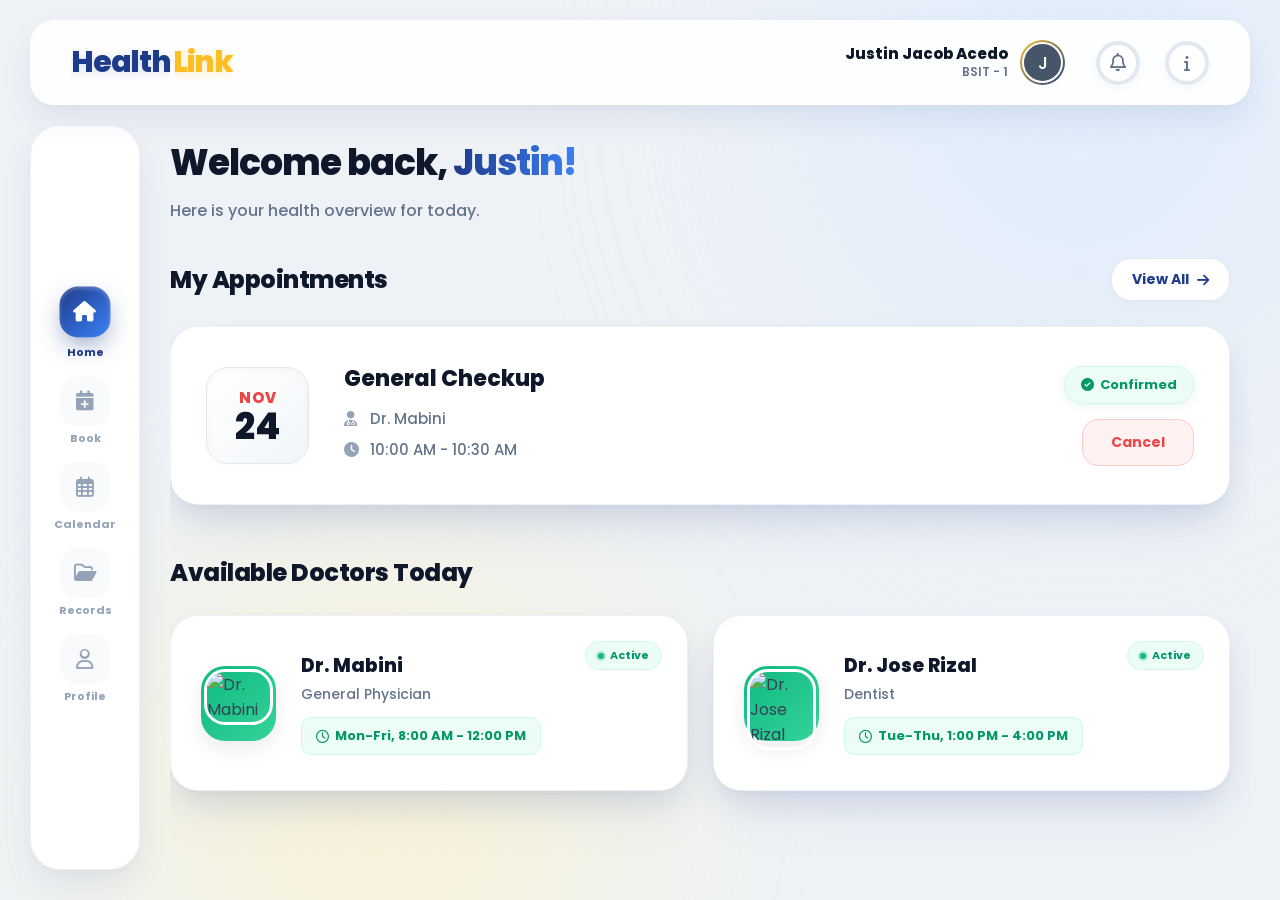
==== commit 958c5e47: "Update home.html" ====
--- a/home.html
+++ b/home.html
@@ -196,7 +196,6 @@
                                                 <option value="general">General Checkup</option>
                                                 <option value="dental">Dental Checkup</option>
                                                 <option value="consultation">Medical Consultation</option>
-                                                <option value="injury">Injury / First Aid</option>
                                             </select>
                                         </div>
                                         <div class="input-field">
--- a/style.css
+++ b/style.css
@@ -21,9 +21,11 @@
 
 .background-glow {
     position: absolute;
-    top: 50%; left: 50%;
+    top: 50%; 
+    left: 50%;
     transform: translate(-50%, -50%);
-    width: 550px; height: 550px;
+    width: 550px; 
+    height: 550px;
     background: radial-gradient(circle, rgba(251, 191, 36, 0.2) 0%, rgba(30, 58, 138, 0.3) 40%, transparent 70%);
     filter: blur(60px);
     z-index: 1;
@@ -31,29 +33,47 @@
 }
 
 @keyframes pulseGlow {
-    0% { transform: translate(-50%, -50%) scale(1); opacity: 0.7; }
-    100% { transform: translate(-50%, -50%) scale(1.1); opacity: 1; }
+    0% { 
+        transform: translate(-50%, -50%) scale(1); 
+        opacity: 0.7; 
+    }
+    100% { 
+        transform: translate(-50%, -50%) scale(1.1); 
+        opacity: 1; 
+    }
 }
 
 .login-container {
-    height: 100vh; width: 100vw;
+    height: 100vh; 
+    width: 100vw;
     background: url('bg.jpg') no-repeat center center/cover;
-    display: flex; justify-content: center; align-items: center;
-    position: relative; z-index: 2;
+    display: flex; 
+    justify-content: center; 
+    align-items: center;
+    position: relative; 
+    z-index: 2;
 }
 
 .login-container::before {
     content: '';
-    position: absolute; top: 0; left: 0; width: 100%; height: 100%;
-    background: rgba(10, 25, 47, 0.4); z-index: -1;
+    position: absolute; 
+    top: 0; 
+    left: 0; 
+    width: 100%; 
+    height: 100%;
+    background: rgba(10, 25, 47, 0.4); 
+    z-index: -1;
 }
 
 .login-card {
-    position: relative; z-index: 3;
-    width: 420px; padding: 50px 40px;
+    position: relative; 
+    z-index: 3;
+    width: 420px; 
+    padding: 50px 40px;
     border-radius: 24px;
     background: rgba(255, 255, 255, 0.1);
-    backdrop-filter: blur(16px); -webkit-backdrop-filter: blur(16px);
+    backdrop-filter: blur(16px); 
+    -webkit-backdrop-filter: blur(16px);
     border: 1px solid rgba(255, 255, 255, 0.15);
     border-top: 1px solid rgba(251, 191, 36, 0.6); 
     border-bottom: 1px solid rgba(30, 58, 138, 0.6);
@@ -61,476 +81,2207 @@
     color: #fff;
 }
 
-.login-header { text-align: center; margin-bottom: 35px; }
-.login-header h1 { font-size: 36px; font-weight: 700; letter-spacing: 1px; margin-bottom: 8px; text-shadow: 0 2px 10px rgba(0, 0, 0, 0.5); color: #fbbf24; }
-.login-header p { font-size: 14px; font-weight: 400; color: #e2e8f0; text-shadow: 0 1px 3px rgba(0,0,0,0.3); }
-
-.input-group { position: relative; margin-bottom: 25px; }
+.login-header { 
+    text-align: center; 
+    margin-bottom: 35px; 
+}
+
+.login-header h1 { 
+    font-size: 36px; 
+    font-weight: 700; 
+    letter-spacing: 1px; 
+    margin-bottom: 8px; 
+    text-shadow: 0 2px 10px rgba(0, 0, 0, 0.5); 
+    color: #fbbf24; 
+}
+
+.login-header p { 
+    font-size: 14px; 
+    font-weight: 400; 
+    color: #e2e8f0; 
+    text-shadow: 0 1px 3px rgba(0,0,0,0.3); 
+}
+
+.input-group { 
+    position: relative; 
+    margin-bottom: 25px; 
+}
+
 .input-group input {
-    width: 100%; padding: 20px 45px 10px 20px; 
-    border-radius: 12px; background: rgba(0, 0, 0, 0.25); 
-    border: 1px solid rgba(255, 255, 255, 0.15); color: #fff; font-size: 15px;
-    outline: none; transition: all 0.3s ease;
-}
+    width: 100%; 
+    padding: 20px 45px 10px 20px; 
+    border-radius: 12px; 
+    background: rgba(0, 0, 0, 0.25); 
+    border: 1px solid rgba(255, 255, 255, 0.15); 
+    color: #fff; 
+    font-size: 15px;
+    outline: none; 
+    transition: all 0.3s ease;
+}
+
 .input-group label {
-    position: absolute; left: 20px; top: 50%; transform: translateY(-50%);
-    color: rgba(255, 255, 255, 0.6); font-size: 15px; pointer-events: none; transition: all 0.3s ease;
-}
+    position: absolute; 
+    left: 20px; 
+    top: 50%; 
+    transform: translateY(-50%);
+    color: rgba(255, 255, 255, 0.6); 
+    font-size: 15px; 
+    pointer-events: none; 
+    transition: all 0.3s ease;
+}
+
 .input-group input:focus ~ label,
-.input-group input:not(:placeholder-shown) ~ label { top: 10px; font-size: 11px; color: #fbbf24; font-weight: 500; }
-.input-group input:focus { border-color: #fbbf24; background: rgba(30, 58, 138, 0.3); box-shadow: 0 0 15px rgba(251, 191, 36, 0.15); }
-.input-group i { position: absolute; right: 20px; top: 50%; transform: translateY(-50%); color: rgba(255, 255, 255, 0.5); transition: 0.3s; }
-
-.static-icon { pointer-events: none; cursor: default; }
-.interactive-icon { pointer-events: auto; cursor: pointer; }
-.input-group input:focus + .interactive-icon { color: #fbbf24; }
-
-.options { display: flex; justify-content: space-between; align-items: center; margin-bottom: 30px; font-size: 13px; }
-.custom-checkbox { display: flex; align-items: center; cursor: pointer; user-select: none; color: #cbd5e1; }
-.custom-checkbox input { position: absolute; opacity: 0; }
+.input-group input:not(:placeholder-shown) ~ label { 
+    top: 10px; 
+    font-size: 11px; 
+    color: #fbbf24; 
+    font-weight: 500; 
+}
+
+.input-group input:focus { 
+    border-color: #fbbf24; 
+    background: rgba(30, 58, 138, 0.3); 
+    box-shadow: 0 0 15px rgba(251, 191, 36, 0.15); 
+}
+
+.input-group i { 
+    position: absolute; 
+    right: 20px; 
+    top: 50%; 
+    transform: translateY(-50%); 
+    color: rgba(255, 255, 255, 0.5); 
+    transition: 0.3s; 
+}
+
+.static-icon { 
+    pointer-events: none; 
+    cursor: default; 
+}
+
+.interactive-icon { 
+    pointer-events: auto; 
+    cursor: pointer; 
+}
+
+.input-group input:focus + .interactive-icon { 
+    color: #fbbf24; 
+}
+
+.options { 
+    display: flex; 
+    justify-content: space-between; 
+    align-items: center; 
+    margin-bottom: 30px; 
+    font-size: 13px; 
+}
+
+.custom-checkbox { 
+    display: flex; 
+    align-items: center; 
+    cursor: pointer; 
+    user-select: none; 
+    color: #cbd5e1; 
+}
+
+.custom-checkbox input { 
+    position: absolute; 
+    opacity: 0; 
+}
+
 .checkmark {
-    position: relative; height: 18px; width: 18px; background-color: rgba(255, 255, 255, 0.15);
-    border: 1px solid rgba(255, 255, 255, 0.3); border-radius: 4px; margin-right: 10px; transition: all 0.2s;
-}
-.custom-checkbox input:checked ~ .checkmark { background-color: #fbbf24; border-color: #fbbf24; }
-.checkmark:after { content: ""; position: absolute; display: none; left: 6px; top: 2px; width: 4px; height: 10px; border: solid #1e3a8a; border-width: 0 2px 2px 0; transform: rotate(45deg); }
-.custom-checkbox input:checked ~ .checkmark:after { display: block; }
-.forgot-link { color: #cbd5e1; text-decoration: none; transition: 0.3s; }
-.forgot-link:hover { color: #fbbf24; }
+    position: relative; 
+    height: 18px; 
+    width: 18px; 
+    background-color: rgba(255, 255, 255, 0.15);
+    border: 1px solid rgba(255, 255, 255, 0.3); 
+    border-radius: 4px; 
+    margin-right: 10px; 
+    transition: all 0.2s;
+}
+
+.custom-checkbox input:checked ~ .checkmark { 
+    background-color: #fbbf24; 
+    border-color: #fbbf24; 
+}
+
+.checkmark:after { 
+    content: ""; 
+    position: absolute; 
+    display: none; 
+    left: 6px; 
+    top: 2px; 
+    width: 4px; 
+    height: 10px; 
+    border: solid #1e3a8a; 
+    border-width: 0 2px 2px 0; 
+    transform: rotate(45deg); 
+}
+
+.custom-checkbox input:checked ~ .checkmark:after { 
+    display: block; 
+}
+
+.forgot-link { 
+    color: #cbd5e1; 
+    text-decoration: none; 
+    transition: 0.3s; 
+}
+
+.forgot-link:hover { 
+    color: #fbbf24; 
+}
 
 .login-btn {
-    position: relative; width: 100%; padding: 16px; border: none; border-radius: 12px;
-    background: linear-gradient(135deg, #1e3a8a 0%, #3b82f6 40%, #fbbf24 100%); background-size: 200% auto;
-    color: #fff; font-size: 16px; font-weight: 600; letter-spacing: 0.5px; cursor: pointer; overflow: hidden; 
-    transition: all 0.4s ease; box-shadow: 0 4px 15px rgba(30, 58, 138, 0.4);
-}
+    position: relative; 
+    width: 100%; 
+    padding: 16px; 
+    border: none; 
+    border-radius: 12px;
+    background: linear-gradient(135deg, #1e3a8a 0%, #3b82f6 40%, #fbbf24 100%); 
+    background-size: 200% auto;
+    color: #fff; 
+    font-size: 16px; 
+    font-weight: 600; 
+    letter-spacing: 0.5px; 
+    cursor: pointer; 
+    overflow: hidden; 
+    transition: all 0.4s ease; 
+    box-shadow: 0 4px 15px rgba(30, 58, 138, 0.4);
+}
+
 .login-btn::before {
-    content: ''; position: absolute; top: 0; left: -100%; width: 100%; height: 100%;
-    background: linear-gradient(90deg, transparent, rgba(255,255,255,0.4), transparent); transition: all 0.5s ease;
-}
-.login-btn:hover { background-position: right center; transform: translateY(-2px); box-shadow: 0 8px 25px rgba(251, 191, 36, 0.4); }
-.login-btn:hover::before { left: 100%; }
-
-.signup-link { text-align: center; margin-top: 25px; font-size: 14px; color: #e2e8f0; }
-.signup-link a { color: #fbbf24; text-decoration: none; font-weight: 600; transition: 0.3s; }
-.signup-link a:hover { color: #fff; }
-
-.card-footer { margin-top: 40px; text-align: center; font-size: 12px; color: rgba(255, 255, 255, 0.5); border-top: 1px solid rgba(255, 255, 255, 0.15); padding-top: 20px; }
+    content: ''; 
+    position: absolute; 
+    top: 0; 
+    left: -100%; 
+    width: 100%; 
+    height: 100%;
+    background: linear-gradient(90deg, transparent, rgba(255,255,255,0.4), transparent); 
+    transition: all 0.5s ease;
+}
+
+.login-btn:hover { 
+    background-position: right center; 
+    transform: translateY(-2px); 
+    box-shadow: 0 8px 25px rgba(251, 191, 36, 0.4); 
+}
+
+.login-btn:hover::before { 
+    left: 100%; 
+}
+
+.signup-link { 
+    text-align: center; 
+    margin-top: 25px; 
+    font-size: 14px; 
+    color: #e2e8f0; 
+}
+
+.signup-link a { 
+    color: #fbbf24; 
+    text-decoration: none; 
+    font-weight: 600; 
+    transition: 0.3s; 
+}
+
+.signup-link a:hover { 
+    color: #fff; 
+}
+
+.card-footer { 
+    margin-top: 40px; 
+    text-align: center; 
+    font-size: 12px; 
+    color: rgba(255, 255, 255, 0.5); 
+    border-top: 1px solid rgba(255, 255, 255, 0.15); 
+    padding-top: 20px; 
+}
 
 /* =========================================
    3. SHARED UI COMPONENTS (Toast & Notices)
    ========================================= */
 
 .toast {
-    position: fixed; top: -100px; left: 50%; transform: translateX(-50%);
-    background: rgba(15, 23, 42, 0.95); backdrop-filter: blur(15px); -webkit-backdrop-filter: blur(15px);
-    border: 1px solid rgba(239, 68, 68, 0.4); border-left: 5px solid #ef4444; padding: 15px 20px;
-    border-radius: 16px; display: flex; align-items: center; gap: 15px; box-shadow: 0 20px 40px rgba(0, 0, 0, 0.5);
-    z-index: 9999; transition: all 0.5s cubic-bezier(0.68, -0.55, 0.265, 1.55); opacity: 0;
-}
-.toast.show { top: 30px; opacity: 1; }
-.toast-icon { background: rgba(239, 68, 68, 0.2); color: #ef4444; width: 40px; height: 40px; border-radius: 50%; display: flex; justify-content: center; align-items: center; font-size: 20px; }
-.toast-content h4 { color: #f87171; font-size: 15px; font-weight: 700; margin-bottom: 2px; }
-.toast-content p { color: #cbd5e1; font-size: 13px; font-weight: 500; }
-.toast-close { color: #64748b; cursor: pointer; font-size: 18px; margin-left: 10px; transition: 0.2s; }
-.toast-close:hover { color: #fff; }
-
-.notice-container { position: relative; z-index: 100; }
-body:not(.dashboard-body) .notice-container { position: absolute; top: 30px; right: 40px; }
+    position: fixed; 
+    top: -100px; 
+    left: 50%; 
+    transform: translateX(-50%);
+    background: rgba(15, 23, 42, 0.95); 
+    backdrop-filter: blur(15px); 
+    -webkit-backdrop-filter: blur(15px);
+    border: 1px solid rgba(239, 68, 68, 0.4); 
+    border-left: 5px solid #ef4444; 
+    padding: 15px 20px;
+    border-radius: 16px; 
+    display: flex; 
+    align-items: center; 
+    gap: 15px; 
+    box-shadow: 0 20px 40px rgba(0, 0, 0, 0.5);
+    z-index: 9999; 
+    transition: all 0.5s cubic-bezier(0.68, -0.55, 0.265, 1.55); 
+    opacity: 0;
+}
+
+.toast.show { 
+    top: 30px; 
+    opacity: 1; 
+}
+
+.toast-icon { 
+    background: rgba(239, 68, 68, 0.2); 
+    color: #ef4444; 
+    width: 40px; 
+    height: 40px; 
+    border-radius: 50%; 
+    display: flex; 
+    justify-content: center; 
+    align-items: center; 
+    font-size: 20px; 
+}
+
+.toast-content h4 { 
+    color: #f87171; 
+    font-size: 15px; 
+    font-weight: 700; 
+    margin-bottom: 2px; 
+}
+
+.toast-content p { 
+    color: #cbd5e1; 
+    font-size: 13px; 
+    font-weight: 500; 
+}
+
+.toast-close { 
+    color: #64748b; 
+    cursor: pointer; 
+    font-size: 18px; 
+    margin-left: 10px; 
+    transition: 0.2s; 
+}
+
+.toast-close:hover { 
+    color: #fff; 
+}
+
+.notice-container { 
+    position: relative; 
+    z-index: 100; 
+}
+
+body:not(.dashboard-body) .notice-container { 
+    position: absolute; 
+    top: 30px; 
+    right: 40px; 
+}
+
 .notice-btn {
-    background: rgba(255, 255, 255, 0.1); border: 1px solid rgba(251, 191, 36, 0.4); color: #fbbf24; 
-    width: 45px; height: 45px; border-radius: 50%; font-size: 24px; cursor: pointer;
-    backdrop-filter: blur(10px); transition: all 0.3s ease; display: flex; justify-content: center; align-items: center;
+    background: rgba(255, 255, 255, 0.1); 
+    border: 1px solid rgba(251, 191, 36, 0.4); 
+    color: #fbbf24; 
+    width: 45px; 
+    height: 45px; 
+    border-radius: 50%; 
+    font-size: 24px; 
+    cursor: pointer;
+    backdrop-filter: blur(10px); 
+    transition: all 0.3s ease; 
+    display: flex; 
+    justify-content: center; 
+    align-items: center;
     box-shadow: 0 4px 15px rgba(0,0,0,0.1);
 }
-.notice-btn:hover:not(.hidden) { background: rgba(251, 191, 36, 0.2); transform: scale(1.05); }
-
-.notice-btn.hidden {
+
+.notice-btn:hover:not(.hidden) { 
+    background: rgba(251, 191, 36, 0.2); 
+    transform: scale(1.05); 
+}
+
+.notice-btn.hidden { 
     border: 1px solid transparent; 
     background: transparent; 
     color: #ffffff; 
 }
 
-.notice-btn.hidden:hover {
-    transform: scale(1.1);
+.notice-btn.hidden:hover { 
+    transform: scale(1.1); 
     color: #cbd5e1; 
 }
 
 .top-header-notice .notice-btn {
-    background: #ffffff; border: 4px solid #e2e8f0; color: #64748b; font-size: 16px; width: 44px; height: 44px;
-    box-shadow: 0 4px 10px rgba(0,0,0,0.03); margin-left: 5px;
-}
-.top-header-notice .notice-btn:hover { border-color: #cbd5e1; color: #1e3a8a; transform: scale(1.05); box-shadow: 0 6px 15px rgba(0,0,0,0.08); }
+    background: #ffffff; 
+    border: 4px solid #e2e8f0; 
+    color: #64748b; 
+    font-size: 16px; 
+    width: 44px; 
+    height: 44px;
+    box-shadow: 0 4px 10px rgba(0,0,0,0.03); 
+    margin-left: 5px;
+}
+
+.top-header-notice .notice-btn:hover { 
+    border-color: #cbd5e1; 
+    color: #1e3a8a; 
+    transform: scale(1.05); 
+    box-shadow: 0 6px 15px rgba(0,0,0,0.08); 
+}
 
 .notice-popup {
-    position: absolute; top: 60px; right: 0; width: 320px;
-    background: rgba(15, 23, 42, 0.95); backdrop-filter: blur(15px); -webkit-backdrop-filter: blur(15px);
-    border: 1px solid rgba(251, 191, 36, 0.4); border-radius: 16px; padding: 20px; color: #e2e8f0;
-    box-shadow: 0 25px 50px -12px rgba(0, 0, 0, 0.5); opacity: 0; visibility: hidden; transform: translateY(-10px);
-    transition: all 0.4s ease; margin-right: -10px; 
-}
-.notice-popup.show { opacity: 1; visibility: visible; transform: translateY(0); }
-.notice-header { color: #fbbf24; font-weight: 700; font-size: 15px; margin-bottom: 10px; display: flex; align-items: center; gap: 8px; }
-.notice-popup p { font-size: 13px; line-height: 1.6; color: #cbd5e1; font-weight: 400; }
+    position: absolute; 
+    top: 60px; 
+    right: 0; 
+    width: 320px;
+    background: rgba(15, 23, 42, 0.95); 
+    backdrop-filter: blur(15px); 
+    -webkit-backdrop-filter: blur(15px);
+    border: 1px solid rgba(251, 191, 36, 0.4); 
+    border-radius: 16px; 
+    padding: 20px; 
+    color: #e2e8f0;
+    box-shadow: 0 25px 50px -12px rgba(0, 0, 0, 0.5); 
+    opacity: 0; 
+    visibility: hidden; 
+    transform: translateY(-10px);
+    transition: all 0.4s ease; 
+    margin-right: -10px; 
+}
+
+.notice-popup.show { 
+    opacity: 1; 
+    visibility: visible; 
+    transform: translateY(0); 
+}
+
+.notice-header { 
+    color: #fbbf24; 
+    font-weight: 700; 
+    font-size: 15px; 
+    margin-bottom: 10px; 
+    display: flex; 
+    align-items: center; 
+    gap: 8px; 
+}
+
+.notice-popup p { 
+    font-size: 13px; 
+    line-height: 1.6; 
+    color: #cbd5e1; 
+    font-weight: 400; 
+}
+
+.notification-container { 
+    position: relative; 
+    z-index: 101; 
+}
+
+.notification-btn { 
+    background: #ffffff; 
+    border: 4px solid #e2e8f0; 
+    color: #64748b; 
+    font-size: 18px; 
+    width: 44px; 
+    height: 44px; 
+    border-radius: 50%; 
+    cursor: pointer; 
+    display: flex; 
+    justify-content: center; 
+    align-items: center; 
+    transition: all 0.3s ease; 
+    position: relative; 
+    box-shadow: 0 4px 10px rgba(0,0,0,0.03); 
+    margin-right: 5px; 
+}
+
+.notification-btn:hover { 
+    border-color: #cbd5e1; 
+    color: #1e3a8a; 
+    transform: scale(1.05); 
+    box-shadow: 0 6px 15px rgba(0,0,0,0.08); 
+}
+
+.notification-popup { 
+    width: 320px; 
+    right: -50px; 
+    padding: 0; 
+    overflow: hidden; 
+}
+
+.notification-popup .notice-header { 
+    padding: 20px 20px 15px 20px; 
+    margin-bottom: 0; 
+    border-bottom: 1px solid rgba(255, 255, 255, 0.1); 
+    background: rgba(255, 255, 255, 0.02); 
+}
+
+.notif-list { 
+    display: flex; 
+    flex-direction: column; 
+    max-height: 350px; 
+    overflow-y: auto; 
+}
+
+.notif-list::-webkit-scrollbar { 
+    width: 4px; 
+}
+
+.notif-list::-webkit-scrollbar-thumb { 
+    background: #475569; 
+    border-radius: 10px; 
+}
+
+.notif-empty { 
+    display: flex; 
+    flex-direction: column; 
+    align-items: center; 
+    justify-content: center; 
+    padding: 40px 20px; 
+    text-align: center; 
+}
+
+.notif-empty-icon { 
+    width: 60px; 
+    height: 60px; 
+    background: rgba(255, 255, 255, 0.05); 
+    border-radius: 50%; 
+    display: flex; 
+    justify-content: center; 
+    align-items: center; 
+    font-size: 24px; 
+    color: #64748b; 
+    margin-bottom: 15px; 
+}
+
+.notif-empty h4 { 
+    color: #f8fafc; 
+    font-size: 16px; 
+    font-weight: 700; 
+    margin-bottom: 5px; 
+}
+
+.notif-empty p { 
+    color: #94a3b8; 
+    font-size: 13px; 
+    font-weight: 500; 
+    line-height: 1.4; 
+}
 
 /* =========================================
-   4. DASHBOARD LAYOUT & HEADER
+   4. DASHBOARD LAYOUT & HEADER (Shared)
    ========================================= */
 
 .dashboard-body {
-    margin: 0; padding: 0; font-family: 'Poppins', sans-serif;
-    background-color: #eef2f6; color: #334155; height: 100vh; overflow: hidden; position: relative;
-}
-.bg-canvas { position: absolute; top: 0; left: 0; width: 100%; height: 100%; overflow: hidden; z-index: 0; pointer-events: none; }
-.glow { position: absolute; border-radius: 50%; filter: blur(120px); opacity: 0.6; }
-.glow-blue { width: 600px; height: 600px; background: #dbeafe; top: -200px; right: -100px; }
-.glow-gold { width: 500px; height: 500px; background: #fef3c7; bottom: -150px; left: 10%; }
-.app-container { display: flex; flex-direction: column; height: 100vh; position: relative; z-index: 1; }
+    margin: 0; 
+    padding: 0; 
+    font-family: 'Poppins', sans-serif;
+    background-color: #eef2f6; 
+    color: #334155; 
+    height: 100vh; 
+    overflow: hidden; 
+    position: relative;
+}
+
+.bg-canvas { 
+    position: absolute; 
+    top: 0; 
+    left: 0; 
+    width: 100%; 
+    height: 100%; 
+    overflow: hidden; 
+    z-index: 0; 
+    pointer-events: none; 
+}
+
+.glow { 
+    position: absolute; 
+    border-radius: 50%; 
+    filter: blur(120px); 
+    opacity: 0.6; 
+}
+
+.glow-blue { 
+    width: 600px; 
+    height: 600px; 
+    background: #dbeafe; 
+    top: -200px; 
+    right: -100px; 
+}
+
+.glow-gold { 
+    width: 500px; 
+    height: 500px; 
+    background: #fef3c7; 
+    bottom: -150px; 
+    left: 10%; 
+}
+
+.app-container { 
+    display: flex; 
+    flex-direction: column; 
+    height: 100vh; 
+    position: relative; 
+    z-index: 1; 
+}
 
 .top-header {
-    display: flex; justify-content: space-between; align-items: center;
-    background: rgba(255, 255, 255, 0.9); backdrop-filter: blur(10px);
-    height: 85px; padding: 0 40px; margin: 20px 30px; border-radius: 24px;
+    display: flex; 
+    justify-content: space-between; 
+    align-items: center;
+    background: rgba(255, 255, 255, 0.9); 
+    backdrop-filter: blur(10px);
+    height: 85px; 
+    padding: 0 40px; 
+    margin: 20px 30px; 
+    border-radius: 24px;
     box-shadow: 0 4px 6px -1px rgba(0, 0, 0, 0.02), 0 15px 35px -5px rgba(30, 58, 138, 0.1);
-    border: 1px solid rgba(255, 255, 255, 0.8); z-index: 10;
-}
-
-.brand-logo { font-size: 30px; font-weight: 800; letter-spacing: -1.2px; display: flex; align-items: center; cursor: default; transition: transform 0.3s ease; }
-.brand-logo:hover { transform: scale(1.02); }
-.text-blue { color: #1e3a8a; text-shadow: 0 2px 10px rgba(30, 58, 138, 0.15); }
-.text-gold { color: #fbbf24; text-shadow: 0 2px 10px rgba(251, 191, 36, 0.3); margin-left: 2px; }
-.brand-logo span { position: relative; overflow: hidden; display: inline-block; }
-.brand-logo span::after {
-    content: ''; position: absolute; top: 0; left: -100%; width: 50%; height: 100%;
-    background: linear-gradient(90deg, transparent, rgba(255,255,255,0.6), transparent); transform: skewX(-20deg); transition: all 0.6s ease;
-}
-.brand-logo:hover span::after { left: 150%; }
-
-.header-right-side { display: flex; align-items: center; gap: 15px; }
-.profile-btn { display: flex; align-items: center; gap: 12px; background: transparent; padding: 5px 15px 5px 5px; border-radius: 30px; border: 1px solid transparent; cursor: pointer; transition: all 0.3s ease; }
-.profile-btn:hover { background: #f8fafc; border-color: #e2e8f0; }
-.user-avatar { width: 45px; height: 45px; border-radius: 50%; padding: 2px; background: linear-gradient(135deg, #fbbf24, #1e3a8a); }
-.user-avatar img { width: 100%; height: 100%; border-radius: 50%; object-fit: cover; border: 2px solid #fff; }
-.user-info { text-align: right; }
-.user-info h2 { font-size: 15px; font-weight: 800; color: #0f172a; margin-bottom: 0px; line-height: 1.2; }
-.user-info p { font-size: 12px; color: #64748b; font-weight: 600; }
+    border: 1px solid rgba(255, 255, 255, 0.8); 
+    z-index: 10;
+}
+
+.brand-logo { 
+    font-size: 30px; 
+    font-weight: 800; 
+    letter-spacing: -1.2px; 
+    display: flex; 
+    align-items: center; 
+    cursor: default; 
+}
+
+.brand-logo span { 
+    position: relative; 
+    overflow: hidden; 
+    display: inline-block; 
+}
+
+.text-blue { 
+    color: #1e3a8a; 
+    text-shadow: 0 2px 10px rgba(30, 58, 138, 0.15); 
+}
+
+.text-gold { 
+    color: #fbbf24; 
+    text-shadow: 0 2px 10px rgba(251, 191, 36, 0.3); 
+    margin-left: 2px; 
+}
+
+.header-right-side { 
+    display: flex; 
+    align-items: center; 
+    gap: 15px; 
+}
+
+.profile-btn { 
+    display: flex; 
+    align-items: center; 
+    gap: 12px; 
+    background: transparent; 
+    padding: 5px 15px 5px 5px; 
+    border-radius: 30px; 
+    border: 1px solid transparent; 
+    cursor: pointer; 
+    transition: all 0.3s ease; 
+}
+
+.profile-btn:hover { 
+    background: #f8fafc; 
+    border-color: #e2e8f0; 
+}
+
+.user-avatar { 
+    width: 45px; 
+    height: 45px; 
+    border-radius: 50%; 
+    padding: 2px; 
+    background: linear-gradient(135deg, #fbbf24, #1e3a8a); 
+    display: flex; 
+    justify-content: center; 
+    align-items: center;
+}
+
+.user-avatar img { 
+    width: 100%; 
+    height: 100%; 
+    border-radius: 50%; 
+    object-fit: cover; 
+    border: 2px solid #fff; 
+}
+
+.user-info { 
+    text-align: right; 
+}
+
+.user-info h2 { 
+    font-size: 15px; 
+    font-weight: 800; 
+    color: #0f172a; 
+    margin-bottom: 0px; 
+    line-height: 1.2; 
+}
+
+.user-info p { 
+    font-size: 12px; 
+    color: #64748b; 
+    font-weight: 600; 
+}
 
 /* =========================================
-   5. NAVIGATION & MAIN CONTENT AREA
+   5. NAVIGATION & MAIN CONTENT
    ========================================= */
 
-.main-layout { display: flex; flex: 1; overflow: hidden; padding: 0 30px 30px 30px; gap: 30px; }
+.main-layout { 
+    display: flex; 
+    flex: 1; 
+    overflow: hidden; 
+    padding: 0 30px 30px 30px; 
+    gap: 30px; 
+}
 
 .left-panel {
-    width: 110px; background: #ffffff; border-radius: 30px;
+    width: 110px; 
+    background: #ffffff; 
+    border-radius: 30px;
     box-shadow: 0 4px 6px -1px rgba(0, 0, 0, 0.02), 0 15px 35px -5px rgba(30, 58, 138, 0.1);
-    display: flex; flex-direction: column; justify-content: center; padding: 30px 0;
+    display: flex; 
+    flex-direction: column; 
+    justify-content: center; 
+    padding: 25px 0;
     border: 1px solid rgba(226, 232, 240, 0.6);
 }
-.nav-track { display: flex; flex-direction: column; gap: 25px; align-items: center; width: 100%; }
-.nav-item { display: flex; flex-direction: column; align-items: center; text-decoration: none; color: #94a3b8; font-size: 11px; font-weight: 700; transition: all 0.3s ease; width: 100%; cursor: pointer; }
-.nav-icon { font-size: 20px; margin-bottom: 6px; width: 55px; height: 55px; display: flex; justify-content: center; align-items: center; border-radius: 20px; background: #f8fafc; transition: all 0.3s cubic-bezier(0.4, 0, 0.2, 1); }
-.nav-item:hover { color: #1e3a8a; }
-.nav-item:hover .nav-icon { background: #e0e7ff; color: #1e3a8a; transform: translateY(-2px); box-shadow: 0 4px 10px rgba(30,58,138,0.1); }
-.nav-item.active { color: #1e3a8a; }
-.nav-item.active .nav-icon { background: linear-gradient(135deg, #1e3a8a, #3b82f6); color: #fff; box-shadow: 0 10px 25px -5px rgba(30, 58, 138, 0.5), inset 0 2px 4px rgba(255,255,255,0.3); transform: translateY(-3px) scale(1.02); }
-
-.right-panel { flex: 1; padding: 10px 20px 10px 0; overflow-y: auto; max-width: 1200px; margin: 0 auto; width: 100%; }
-.right-panel::-webkit-scrollbar { width: 6px; }
-.right-panel::-webkit-scrollbar-track { background: transparent; }
-.right-panel::-webkit-scrollbar-thumb { background: #cbd5e1; border-radius: 10px; }
-
-.page-view { display: none; animation: fadeIn 0.4s ease; }
-.page-view.active-view { display: block; }
-@keyframes fadeIn { from { opacity: 0; transform: translateY(10px); } to { opacity: 1; transform: translateY(0); } }
-
-.welcome-banner { margin-bottom: 35px; }
-.welcome-text h1 { font-size: 36px; font-weight: 800; color: #0f172a; margin-bottom: 8px; letter-spacing: -1px; }
-.welcome-text h1 span { background: linear-gradient(90deg, #1e3a8a, #3b82f6); -webkit-background-clip: text; -webkit-text-fill-color: transparent; }
-.welcome-text p { font-size: 16px; color: #64748b; font-weight: 500; }
+
+.nav-track { 
+    display: flex; 
+    flex-direction: column; 
+    gap: 15px; 
+    align-items: center; 
+    width: 100%; 
+}
+
+.nav-item { 
+    display: flex; 
+    flex-direction: column; 
+    align-items: center; 
+    text-decoration: none; 
+    color: #94a3b8; 
+    font-size: 11px; 
+    font-weight: 700; 
+    transition: all 0.3s ease; 
+    width: 100%; 
+    cursor: pointer; 
+}
+
+.nav-icon { 
+    font-size: 20px; 
+    margin-bottom: 4px; 
+    width: 50px; 
+    height: 50px; 
+    display: flex; 
+    justify-content: center; 
+    align-items: center; 
+    border-radius: 18px; 
+    background: #f8fafc; 
+    transition: all 0.3s cubic-bezier(0.4, 0, 0.2, 1); 
+}
+
+.nav-item:hover { 
+    color: #1e3a8a; 
+}
+
+.nav-item:hover .nav-icon { 
+    background: #e0e7ff; 
+    color: #1e3a8a; 
+    transform: translateY(-2px); 
+    box-shadow: 0 4px 10px rgba(30,58,138,0.1); 
+}
+
+.nav-item.active { 
+    color: #1e3a8a; 
+}
+
+.nav-item.active .nav-icon { 
+    background: linear-gradient(135deg, #1e3a8a, #3b82f6); 
+    color: #fff; 
+    box-shadow: 0 10px 25px -5px rgba(30, 58, 138, 0.5), inset 0 2px 4px rgba(255,255,255,0.3); 
+    transform: translateY(-3px) scale(1.02); 
+}
+
+.right-panel { 
+    flex: 1; 
+    padding: 10px 20px 10px 0; 
+    overflow-y: auto; 
+    max-width: 1200px; 
+    margin: 0 auto; 
+    width: 100%; 
+}
+
+.right-panel::-webkit-scrollbar { 
+    width: 6px; 
+}
+
+.right-panel::-webkit-scrollbar-track { 
+    background: transparent; 
+}
+
+.right-panel::-webkit-scrollbar-thumb { 
+    background: #cbd5e1; 
+    border-radius: 10px; 
+}
+
+.page-view { 
+    display: none; 
+    animation: fadeIn 0.4s ease; 
+}
+
+.page-view.active-view { 
+    display: block; 
+}
+
+@keyframes fadeIn { 
+    from { 
+        opacity: 0; 
+        transform: translateY(10px); 
+    } 
+    to { 
+        opacity: 1; 
+        transform: translateY(0); 
+    } 
+}
+
+.welcome-banner { 
+    margin-bottom: 35px; 
+}
+
+.welcome-text h1 { 
+    font-size: 36px; 
+    font-weight: 800; 
+    color: #0f172a; 
+    margin-bottom: 8px; 
+    letter-spacing: -1px; 
+}
+
+.welcome-text h1 span { 
+    background: linear-gradient(90deg, #1e3a8a, #3b82f6); 
+    -webkit-background-clip: text; 
+    -webkit-text-fill-color: transparent; 
+}
+
+.welcome-text p { 
+    font-size: 16px; 
+    color: #64748b; 
+    font-weight: 500; 
+}
 
 /* =========================================
    6. DASHBOARD CARDS
    ========================================= */
 
-.content-section { margin-bottom: 50px; }
-.section-header { display: flex; justify-content: space-between; align-items: center; margin-bottom: 25px; }
-.section-header h3 { font-size: 24px; color: #0f172a; font-weight: 800; letter-spacing: -0.5px; }
-
-.view-all { font-size: 14px; color: #1e3a8a; text-decoration: none; font-weight: 700; display: flex; align-items: center; gap: 8px; transition: 0.2s; background: #ffffff; padding: 10px 20px; border-radius: 20px; border: 1px solid #e2e8f0; box-shadow: 0 4px 10px rgba(0,0,0,0.02); }
-.view-all:hover { gap: 12px; background: #f8fafc; border-color: #cbd5e1; box-shadow: 0 6px 15px rgba(30,58,138,0.08); transform: translateY(-2px); }
-
-.appointment-card { background: #ffffff; border-radius: 28px; padding: 35px; display: flex; align-items: center; gap: 35px; box-shadow: 0 2px 4px rgba(0,0,0,0.02), 0 15px 30px -5px rgba(30, 58, 138, 0.12), 0 30px 60px -15px rgba(30, 58, 138, 0.08); transition: all 0.3s ease; border: 1px solid rgba(226, 232, 240, 0.6); }
-.appointment-card:hover { transform: translateY(-8px); box-shadow: 0 4px 8px rgba(0,0,0,0.02), 0 25px 45px -5px rgba(30, 58, 138, 0.15), 0 40px 70px -15px rgba(30, 58, 138, 0.1); }
-
-.appt-date { background: linear-gradient(135deg, #ffffff, #f1f5f9); padding: 18px 28px; border-radius: 22px; text-align: center; display: flex; flex-direction: column; border: 1px solid #e2e8f0; box-shadow: inset 0 2px 4px rgba(0,0,0,0.03), 0 4px 10px rgba(0,0,0,0.02); }
-.appt-date .month { font-size: 15px; font-weight: 800; color: #ef4444; text-transform: uppercase; letter-spacing: 1px; }
-.appt-date .day { font-size: 36px; font-weight: 800; color: #0f172a; line-height: 1; }
-
-.appt-details { flex: 1; }
-.appt-details h4 { font-size: 22px; color: #0f172a; margin-bottom: 12px; font-weight: 800; }
-.appt-details p { font-size: 15px; color: #64748b; margin-bottom: 8px; display: flex; align-items: center; gap: 10px; font-weight: 500; }
-.appt-details p i { color: #94a3b8; width: 16px; }
-
-.appt-status { text-align: right; display: flex; flex-direction: column; align-items: flex-end; gap: 15px; }
-.status-badge { background: #ecfdf5; color: #059669; padding: 10px 20px; border-radius: 20px; font-size: 14px; font-weight: 700; border: 1px solid #d1fae5; box-shadow: 0 2px 10px rgba(5, 150, 105, 0.1); display: flex; align-items: center; gap: 6px; }
-.cancel-btn { background: #fef2f2; color: #ef4444; padding: 12px 28px; border-radius: 16px; font-size: 14px; font-weight: 700; cursor: pointer; border: 1px solid #fecaca; transition: 0.2s; box-shadow: 0 2px 5px rgba(239, 68, 68, 0.05); }
-.cancel-btn:hover { background: #fee2e2; transform: translateY(-2px); box-shadow: 0 6px 15px rgba(239, 68, 68, 0.15); }
-
-.doctor-grid { display: grid; grid-template-columns: repeat(auto-fill, minmax(340px, 1fr)); gap: 25px; }
-.doctor-card { background: #ffffff; border-radius: 28px; padding: 35px 30px; display: flex; align-items: center; gap: 25px; position: relative; box-shadow: 0 2px 4px rgba(0,0,0,0.02), 0 15px 30px -5px rgba(30, 58, 138, 0.12), 0 30px 60px -15px rgba(30, 58, 138, 0.08); transition: all 0.3s ease; border: 1px solid rgba(226, 232, 240, 0.6); }
-.doctor-card:hover { transform: translateY(-8px); box-shadow: 0 4px 8px rgba(0,0,0,0.02), 0 25px 45px -5px rgba(30, 58, 138, 0.15), 0 40px 70px -15px rgba(30, 58, 138, 0.1); }
-
-.status-pill { position: absolute; top: 25px; right: 25px; font-size: 11px; font-weight: 700; display: flex; align-items: center; gap: 6px; padding: 5px 12px; border-radius: 20px; background: #ecfdf5; color: #059669; border: 1px solid #d1fae5; box-shadow: 0 2px 5px rgba(16, 185, 129, 0.1); }
-.status-pill .dot { width: 6px; height: 6px; background: #10b981; border-radius: 50%; box-shadow: 0 0 0 2px rgba(16, 185, 129, 0.3); animation: pulse 2s infinite; }
-@keyframes pulse { 0% { transform: scale(1); opacity: 1; } 50% { transform: scale(1.5); opacity: 0.5; } 100% { transform: scale(1); opacity: 1; } }
-
-.doc-avatar { position: relative; width: 75px; height: 75px; border-radius: 24px; padding: 3px; background: #e2e8f0; box-shadow: 0 8px 20px rgba(0,0,0,0.08); }
-.doc-avatar.online { background: linear-gradient(135deg, #10b981, #34d399); }
-.doc-avatar.offline { background: linear-gradient(135deg, #cbd5e1, #e2e8f0); }
-.doc-avatar img { width: 100%; height: 100%; border-radius: 21px; object-fit: cover; border: 3px solid #fff; }
-
-.doc-info h4 { font-size: 19px; color: #0f172a; margin-bottom: 4px; font-weight: 800; }
-.doc-info p { font-size: 14px; color: #64748b; margin-bottom: 12px; font-weight: 500; }
-.doc-time { font-size: 13px; color: #059669; background: #ecfdf5; padding: 8px 14px; border-radius: 10px; font-weight: 700; display: inline-flex; align-items: center; gap: 6px; border: 1px solid #d1fae5; }
+.content-section { 
+    margin-bottom: 50px; 
+}
+
+.section-header { 
+    display: flex; 
+    justify-content: space-between; 
+    align-items: center; 
+    margin-bottom: 25px; 
+}
+
+.section-header h3 { 
+    font-size: 24px; 
+    color: #0f172a; 
+    font-weight: 800; 
+    letter-spacing: -0.5px; 
+}
+
+.view-all { 
+    font-size: 14px; 
+    color: #1e3a8a; 
+    text-decoration: none; 
+    font-weight: 700; 
+    display: flex; 
+    align-items: center; 
+    gap: 8px; 
+    transition: 0.2s; 
+    background: #ffffff; 
+    padding: 10px 20px; 
+    border-radius: 20px; 
+    border: 1px solid #e2e8f0; 
+    box-shadow: 0 4px 10px rgba(0,0,0,0.02); 
+}
+
+.view-all:hover { 
+    gap: 12px; 
+    background: #f8fafc; 
+    border-color: #cbd5e1; 
+    transform: translateY(-2px); 
+}
+
+.appointment-card { 
+    background: #ffffff; 
+    border-radius: 28px; 
+    padding: 35px; 
+    display: flex; 
+    align-items: center; 
+    gap: 35px; 
+    border: 1px solid rgba(226, 232, 240, 0.6); 
+    box-shadow: 0 2px 4px rgba(0,0,0,0.02), 0 15px 30px -5px rgba(30, 58, 138, 0.12), 0 30px 60px -15px rgba(30, 58, 138, 0.08); 
+    transition: all 0.3s ease; 
+}
+
+.appointment-card:hover { 
+    transform: translateY(-8px); 
+}
+
+.appt-date { 
+    background: linear-gradient(135deg, #ffffff, #f1f5f9); 
+    padding: 18px 28px; 
+    border-radius: 22px; 
+    text-align: center; 
+    display: flex; 
+    flex-direction: column; 
+    border: 1px solid #e2e8f0; 
+    box-shadow: inset 0 2px 4px rgba(0,0,0,0.03), 0 4px 10px rgba(0,0,0,0.02); 
+}
+
+.appt-date .month { 
+    font-size: 15px; 
+    font-weight: 800; 
+    color: #ef4444; 
+    text-transform: uppercase; 
+    letter-spacing: 1px; 
+}
+
+.appt-date .day { 
+    font-size: 36px; 
+    font-weight: 800; 
+    color: #0f172a; 
+    line-height: 1; 
+}
+
+.appt-details { 
+    flex: 1; 
+}
+
+.appt-details h4 { 
+    font-size: 22px; 
+    color: #0f172a; 
+    margin-bottom: 12px; 
+    font-weight: 800; 
+}
+
+.appt-details p { 
+    font-size: 15px; 
+    color: #64748b; 
+    margin-bottom: 8px; 
+    display: flex; 
+    align-items: center; 
+    gap: 10px; 
+    font-weight: 500; 
+}
+
+.appt-details p i { 
+    color: #94a3b8; 
+    width: 16px; 
+}
+
+.appt-status { 
+    text-align: right; 
+    display: flex; 
+    flex-direction: column; 
+    align-items: flex-end; 
+    gap: 15px; 
+}
+
+.status-badge { 
+    display: inline-flex; 
+    align-items: center; 
+    justify-content: center; 
+    gap: 6px; 
+    min-width: 110px; 
+    padding: 8px 16px; 
+    border-radius: 20px; 
+    font-size: 13px; 
+    font-weight: 700; 
+    background: #ecfdf5; 
+    color: #059669; 
+    border: 1px solid #d1fae5; 
+    box-shadow: 0 2px 10px rgba(5, 150, 105, 0.1); 
+    white-space: nowrap; 
+}
+
+.cancel-btn { 
+    background: #fef2f2; 
+    color: #ef4444; 
+    padding: 12px 28px; 
+    border-radius: 16px; 
+    font-size: 14px; 
+    font-weight: 700; 
+    cursor: pointer; 
+    border: 1px solid #fecaca; 
+    transition: 0.2s; 
+}
+
+.cancel-btn:hover { 
+    background: #fee2e2; 
+    transform: translateY(-2px); 
+}
+
+.doctor-grid { 
+    display: grid; 
+    grid-template-columns: repeat(auto-fill, minmax(340px, 1fr)); 
+    gap: 25px; 
+}
+
+.doctor-card { 
+    background: #ffffff; 
+    border-radius: 28px; 
+    padding: 35px 30px; 
+    display: flex; 
+    align-items: center; 
+    gap: 25px; 
+    position: relative; 
+    box-shadow: 0 2px 4px rgba(0,0,0,0.02), 0 15px 30px -5px rgba(30, 58, 138, 0.12), 0 30px 60px -15px rgba(30, 58, 138, 0.08); 
+    transition: all 0.3s ease; 
+    border: 1px solid rgba(226, 232, 240, 0.6); 
+}
+
+.doctor-card:hover { 
+    transform: translateY(-8px); 
+}
+
+.status-pill { 
+    position: absolute; 
+    top: 25px; 
+    right: 25px; 
+    font-size: 11px; 
+    font-weight: 700; 
+    display: flex; 
+    align-items: center; 
+    gap: 6px; 
+    padding: 5px 12px; 
+    border-radius: 20px; 
+    background: #ecfdf5; 
+    color: #059669; 
+    border: 1px solid #d1fae5; 
+}
+
+.status-pill .dot { 
+    width: 6px; 
+    height: 6px; 
+    background: #10b981; 
+    border-radius: 50%; 
+    box-shadow: 0 0 0 2px rgba(16, 185, 129, 0.3); 
+    animation: pulse 2s infinite; 
+}
+
+@keyframes pulse { 
+    0% { 
+        transform: scale(1); 
+        opacity: 1; 
+    } 
+    50% { 
+        transform: scale(1.5); 
+        opacity: 0.5; 
+    } 
+    100% { 
+        transform: scale(1); 
+        opacity: 1; 
+    } 
+}
+
+.doc-avatar { 
+    position: relative; 
+    width: 75px; 
+    height: 75px; 
+    border-radius: 24px; 
+    padding: 3px; 
+    background: #e2e8f0; 
+    box-shadow: 0 8px 20px rgba(0,0,0,0.08); 
+}
+
+.doc-avatar.online { 
+    background: linear-gradient(135deg, #10b981, #34d399); 
+}
+
+.doc-avatar.offline { 
+    background: linear-gradient(135deg, #cbd5e1, #e2e8f0); 
+}
+
+.doc-avatar img { 
+    width: 100%; 
+    height: 100%; 
+    border-radius: 21px; 
+    object-fit: cover; 
+    border: 3px solid #fff; 
+}
+
+.doc-info h4 { 
+    font-size: 19px; 
+    color: #0f172a; 
+    margin-bottom: 4px; 
+    font-weight: 800; 
+}
+
+.doc-info p { 
+    font-size: 14px; 
+    color: #64748b; 
+    margin-bottom: 12px; 
+    font-weight: 500; 
+}
+
+.doc-time { 
+    font-size: 13px; 
+    color: #059669; 
+    background: #ecfdf5; 
+    padding: 8px 14px; 
+    border-radius: 10px; 
+    font-weight: 700; 
+    display: inline-flex; 
+    align-items: center; 
+    gap: 6px; 
+    border: 1px solid #d1fae5; 
+}
 
 /* =========================================
-   7. BOOKING FORM STYLES
+   7. BOOKING FORM
    ========================================= */
 
-.booking-wrapper { display: flex; justify-content: center; width: 100%; }
-.booking-container { background: #ffffff; border-radius: 28px; padding: 40px; box-shadow: 0 2px 4px rgba(0,0,0,0.02), 0 15px 30px -5px rgba(30, 58, 138, 0.12); border: 1px solid rgba(226, 232, 240, 0.6); width: 100%; max-width: 800px; }
-.booking-form { display: flex; flex-direction: column; gap: 30px; }
-.form-section { display: flex; flex-direction: column; gap: 15px; }
-.form-section h3 { font-size: 16px; font-weight: 700; color: #1e3a8a; display: flex; align-items: center; gap: 10px; border-bottom: 1px solid #e2e8f0; padding-bottom: 10px; }
-.form-section h3 i { color: #fbbf24; }
-
-.input-grid { display: grid; grid-template-columns: 1fr 1fr; gap: 20px; }
-.input-field { display: flex; flex-direction: column; gap: 8px; }
-.input-field label { font-size: 13px; font-weight: 600; color: #64748b; }
-.input-field input, .input-field select, .input-field textarea { width: 100%; padding: 15px 20px; border-radius: 16px; border: 1px solid #cbd5e1; background: #f8fafc; font-size: 14px; color: #0f172a; font-family: 'Poppins', sans-serif; outline: none; transition: all 0.3s ease; }
-.input-field input:focus, .input-field select:focus, .input-field textarea:focus { border-color: #3b82f6; background: #ffffff; box-shadow: 0 0 0 4px rgba(59, 130, 246, 0.1); }
-.input-field textarea { resize: vertical; }
-
-.form-actions { display: flex; justify-content: flex-end; gap: 15px; margin-top: 10px; padding-top: 20px; border-top: 1px solid #e2e8f0; }
-.btn-cancel { padding: 14px 28px; border-radius: 16px; background: #ffffff; color: #64748b; font-size: 15px; font-weight: 600; border: 1px solid #cbd5e1; cursor: pointer; transition: all 0.3s ease; }
-.btn-cancel:hover { background: #f1f5f9; color: #0f172a; border-color: #94a3b8; }
-.btn-submit { padding: 14px 28px; border-radius: 16px; background: linear-gradient(135deg, #1e3a8a 0%, #3b82f6 100%); color: #ffffff; font-size: 15px; font-weight: 700; border: none; cursor: pointer; display: flex; align-items: center; gap: 10px; transition: all 0.3s ease; box-shadow: 0 4px 15px rgba(30, 58, 138, 0.3); }
-.btn-submit:hover { transform: translateY(-2px); box-shadow: 0 8px 25px rgba(30, 58, 138, 0.4); }
+.booking-wrapper { 
+    display: flex; 
+    justify-content: center; 
+    width: 100%; 
+}
+
+.booking-container { 
+    background: #ffffff; 
+    border-radius: 28px; 
+    padding: 40px; 
+    box-shadow: 0 2px 4px rgba(0,0,0,0.02), 0 15px 30px -5px rgba(30, 58, 138, 0.12); 
+    border: 1px solid rgba(226, 232, 240, 0.6); 
+    width: 100%; 
+    max-width: 800px; 
+}
+
+.booking-form { 
+    display: flex; 
+    flex-direction: column; 
+    gap: 30px; 
+}
+
+.form-section { 
+    display: flex; 
+    flex-direction: column; 
+    gap: 15px; 
+}
+
+.form-section h3 { 
+    font-size: 16px; 
+    font-weight: 700; 
+    color: #1e3a8a; 
+    display: flex; 
+    align-items: center; 
+    gap: 10px; 
+    border-bottom: 1px solid #e2e8f0; 
+    padding-bottom: 10px; 
+}
+
+.form-section h3 i { 
+    color: #fbbf24; 
+}
+
+.input-grid { 
+    display: grid; 
+    grid-template-columns: 1fr 1fr; 
+    gap: 20px; 
+}
+
+.input-field { 
+    display: flex; 
+    flex-direction: column; 
+    gap: 8px; 
+}
+
+.input-field label { 
+    font-size: 13px; 
+    font-weight: 600; 
+    color: #64748b; 
+}
+
+.input-field input, 
+.input-field select, 
+.input-field textarea { 
+    width: 100%; 
+    padding: 15px 20px; 
+    border-radius: 16px; 
+    border: 1px solid #cbd5e1; 
+    background: #f8fafc; 
+    font-size: 14px; 
+    color: #0f172a; 
+    font-family: 'Poppins', sans-serif; 
+    outline: none; 
+    transition: all 0.3s ease; 
+}
+
+.input-field input:focus, 
+.input-field select:focus, 
+.input-field textarea:focus { 
+    border-color: #3b82f6; 
+    background: #ffffff; 
+    box-shadow: 0 0 0 4px rgba(59, 130, 246, 0.1); 
+}
+
+.input-field textarea { 
+    resize: vertical; 
+}
+
+.form-actions { 
+    display: flex; 
+    justify-content: flex-end; 
+    gap: 15px; 
+    margin-top: 10px; 
+    padding-top: 20px; 
+    border-top: 1px solid #e2e8f0; 
+}
+
+.btn-cancel { 
+    padding: 14px 28px; 
+    border-radius: 16px; 
+    background: #ffffff; 
+    color: #64748b; 
+    font-size: 15px; 
+    font-weight: 600; 
+    border: 1px solid #cbd5e1; 
+    cursor: pointer; 
+    transition: all 0.3s ease; 
+}
+
+.btn-cancel:hover { 
+    background: #f1f5f9; 
+    color: #0f172a; 
+    border-color: #94a3b8; 
+}
+
+.btn-submit { 
+    padding: 14px 28px; 
+    border-radius: 16px; 
+    background: linear-gradient(135deg, #1e3a8a 0%, #3b82f6 100%); 
+    color: #ffffff; 
+    font-size: 15px; 
+    font-weight: 700; 
+    border: none; 
+    cursor: pointer; 
+    display: flex; 
+    align-items: center; 
+    gap: 10px; 
+    transition: all 0.3s ease; 
+    box-shadow: 0 4px 15px rgba(30, 58, 138, 0.3); 
+}
+
+.btn-submit:hover { 
+    transform: translateY(-2px); 
+    box-shadow: 0 8px 25px rgba(30, 58, 138, 0.4); 
+}
 
 /* =========================================
-   8. PROFILE PAGE STYLES
+   8. PROFILE STYLES
    ========================================= */
 
-.profile-hero-card { background: #ffffff; border-radius: 28px; padding: 40px 20px; text-align: center; position: relative; overflow: hidden; margin-bottom: 30px; box-shadow: 0 2px 4px rgba(0,0,0,0.02), 0 15px 30px -5px rgba(30, 58, 138, 0.08); border: 1px solid rgba(226, 232, 240, 0.6); }
-.profile-hero-bg { position: absolute; top: 0; left: 0; right: 0; height: 120px; background: linear-gradient(135deg, rgba(30, 58, 138, 0.08), rgba(251, 191, 36, 0.15)); z-index: 0; }
-.profile-hero-content { position: relative; z-index: 1; }
-.profile-hero-avatar { width: 130px; height: 130px; margin: 0 auto 20px auto; border-radius: 50%; padding: 4px; background: linear-gradient(135deg, #fbbf24, #1e3a8a); box-shadow: 0 10px 25px rgba(30, 58, 138, 0.2); }
-.profile-hero-avatar img { width: 100%; height: 100%; border-radius: 50%; object-fit: cover; border: 4px solid #ffffff; }
-.profile-hero-card h1 { font-size: 28px; font-weight: 800; color: #0f172a; margin-bottom: 5px; }
-.profile-hero-card p { font-size: 15px; color: #64748b; font-weight: 500; margin-bottom: 15px; }
-.profile-status-badge { background: #ecfdf5; color: #059669; padding: 8px 20px; border-radius: 20px; font-size: 13px; font-weight: 700; border: 1px solid #d1fae5; display: inline-flex; align-items: center; gap: 8px; box-shadow: 0 2px 10px rgba(5, 150, 105, 0.1); }
-
-.profile-content { display: flex; flex-direction: column; gap: 30px; max-width: 900px; margin: 0 auto; width: 100%; }
-.profile-card { background: #ffffff; border-radius: 28px; padding: 35px; box-shadow: 0 2px 4px rgba(0,0,0,0.02), 0 15px 30px -5px rgba(30, 58, 138, 0.08); border: 1px solid rgba(226, 232, 240, 0.6); transition: all 0.3s ease; }
-.profile-card:hover { box-shadow: 0 4px 8px rgba(0,0,0,0.02), 0 25px 45px -5px rgba(30, 58, 138, 0.12); }
-.profile-card-title { font-size: 20px; font-weight: 800; color: #0f172a; margin-bottom: 8px; }
-.profile-card-note { font-size: 14px; color: #64748b; margin-bottom: 25px; }
-
-.profile-grid { display: grid; grid-template-columns: 1fr 1fr; gap: 25px; }
-.profile-field { display: flex; flex-direction: column; gap: 6px; }
-.profile-field-label { font-size: 12px; font-weight: 700; color: #94a3b8; text-transform: uppercase; letter-spacing: 0.5px; }
-.profile-field-value { font-size: 16px; font-weight: 600; color: #1e293b; }
-
-.profile-card-head { display: flex; justify-content: space-between; align-items: flex-start; margin-bottom: 20px; }
-.profile-label { display: flex; flex-direction: column; gap: 8px; font-size: 13px; font-weight: 600; color: #475569; margin-bottom: 20px; }
-.profile-row { display: grid; grid-template-columns: 1fr 1fr; gap: 20px; }
-.profile-label input, .profile-label select, .profile-label textarea { width: 100%; padding: 14px 18px; border-radius: 12px; border: 1px solid #cbd5e1; background: #f8fafc; font-size: 15px; color: #0f172a; font-family: 'Poppins', sans-serif; outline: none; transition: all 0.3s ease; }
-.profile-label input:focus, .profile-label select:focus, .profile-label textarea:focus { border-color: #3b82f6; background: #ffffff; box-shadow: 0 0 0 4px rgba(59, 130, 246, 0.1); }
-.profile-label input:disabled, .profile-label select:disabled, .profile-label textarea:disabled { background: #f1f5f9; color: #64748b; cursor: not-allowed; border-color: #e2e8f0; }
-
-.profile-actions { display: flex; align-items: center; gap: 15px; margin-top: 15px; }
-.profile-btn-primary { padding: 12px 24px; border-radius: 12px; background: #1e3a8a; color: #fff; font-weight: 600; border: none; cursor: pointer; transition: 0.2s; }
-.profile-btn-primary:hover { background: #152c6b; transform: translateY(-2px); box-shadow: 0 4px 10px rgba(30,58,138,0.2); }
-.profile-btn-secondary { padding: 10px 20px; border-radius: 12px; background: #ffffff; color: #475569; font-weight: 600; border: 1px solid #cbd5e1; cursor: pointer; transition: 0.2s; }
-.profile-btn-secondary:hover { background: #f1f5f9; }
-.profile-btn-danger { padding: 14px 28px; border-radius: 12px; background: #fef2f2; color: #ef4444; font-weight: 700; border: 1px solid #fecaca; cursor: pointer; transition: 0.2s; }
-.profile-btn-danger:hover { background: #fee2e2; transform: translateY(-2px); box-shadow: 0 4px 10px rgba(239,68,68,0.15); }
-
-.profile-msg { font-size: 14px; font-weight: 600; margin-left: 10px; }
-.profile-msg.ok { color: #059669; }
-.profile-msg.err { color: #ef4444; }
-
-.logout-section { display: flex; justify-content: space-between; align-items: center; padding: 25px; background: #ffffff; border-radius: 20px; border: 1px solid #e2e8f0; box-shadow: 0 4px 10px rgba(0,0,0,0.02); }
-.logout-text { font-size: 14px; color: #64748b; font-weight: 500; }
-
-.bmi-header { display: flex; justify-content: space-between; align-items: flex-start; margin-bottom: 30px; }
-.bmi-value-box { text-align: right; display: flex; flex-direction: column; align-items: flex-end; }
-.bmi-value { font-size: 48px; font-weight: 800; line-height: 1; color: #0f172a; }
-.bmi-category { font-size: 14px; font-weight: 700; padding: 4px 12px; border-radius: 20px; margin-top: 8px; background: #f1f5f9; color: #64748b; }
-.bmi-scale { margin-bottom: 25px; }
-.bmi-scale-bar { display: flex; height: 12px; border-radius: 10px; overflow: hidden; position: relative; }
-.bmi-scale-seg { flex: 1; }
-.seg-under { background: #93c5fd; }
-.seg-normal { background: #34d399; }
-.seg-over { background: #fbbf24; }
-.seg-obese1 { background: #f97316; }
-.seg-obese2 { background: #ef4444; }
-.bmi-marker { position: absolute; top: -6px; width: 4px; height: 24px; background: #0f172a; border-radius: 4px; border: 2px solid #fff; transition: left 0.5s ease; }
-.bmi-scale-labels { display: flex; justify-content: space-between; margin-top: 8px; font-size: 11px; font-weight: 700; color: #94a3b8; }
-.bmi-disclaimer { font-size: 12px; color: #94a3b8; font-style: italic; border-top: 1px solid #e2e8f0; padding-top: 15px; }
-
-.bmi-under { color: #3b82f6 !important; background: #eff6ff !important; }
-.bmi-normal { color: #059669 !important; background: #ecfdf5 !important; }
-.bmi-over { color: #d97706 !important; background: #fffbeb !important; }
-.bmi-obese1 { color: #ea580c !important; background: #fff7ed !important; }
-.bmi-obese2 { color: #dc2626 !important; background: #fef2f2 !important; }
+.profile-hero-card { 
+    background: #ffffff; 
+    border-radius: 28px; 
+    padding: 40px 20px; 
+    text-align: center; 
+    position: relative; 
+    overflow: hidden; 
+    margin-bottom: 30px; 
+    box-shadow: 0 2px 4px rgba(0,0,0,0.02), 0 15px 30px -5px rgba(30, 58, 138, 0.08); 
+    border: 1px solid rgba(226, 232, 240, 0.6); 
+}
+
+.profile-hero-bg { 
+    position: absolute; 
+    top: 0; 
+    left: 0; 
+    right: 0; 
+    height: 120px; 
+    background: linear-gradient(135deg, rgba(30, 58, 138, 0.08), rgba(251, 191, 36, 0.15)); 
+    z-index: 0; 
+}
+
+.profile-hero-content { 
+    position: relative; 
+    z-index: 1; 
+}
+
+.profile-hero-avatar { 
+    width: 130px; 
+    height: 130px; 
+    margin: 0 auto 20px auto; 
+    border-radius: 50%; 
+    padding: 4px; 
+    background: linear-gradient(135deg, #fbbf24, #1e3a8a); 
+    box-shadow: 0 10px 25px rgba(30, 58, 138, 0.2); 
+}
+
+.profile-hero-avatar img { 
+    width: 100%; 
+    height: 100%; 
+    border-radius: 50%; 
+    object-fit: cover; 
+    border: 4px solid #ffffff; 
+}
+
+.profile-hero-card h1 { 
+    font-size: 28px; 
+    font-weight: 800; 
+    color: #0f172a; 
+    margin-bottom: 5px; 
+}
+
+.profile-hero-card p { 
+    font-size: 15px; 
+    color: #64748b; 
+    font-weight: 500; 
+    margin-bottom: 15px; 
+}
+
+.profile-status-badge { 
+    background: #ecfdf5; 
+    color: #059669; 
+    padding: 8px 20px; 
+    border-radius: 20px; 
+    font-size: 13px; 
+    font-weight: 700; 
+    border: 1px solid #d1fae5; 
+    display: inline-flex; 
+    align-items: center; 
+    gap: 8px; 
+    box-shadow: 0 2px 10px rgba(5, 150, 105, 0.1); 
+}
+
+.profile-content { 
+    display: flex; 
+    flex-direction: column; 
+    gap: 30px; 
+    max-width: 900px; 
+    margin: 0 auto; 
+    width: 100%; 
+}
+
+.profile-card { 
+    background: #ffffff; 
+    border-radius: 28px; 
+    padding: 35px; 
+    box-shadow: 0 2px 4px rgba(0,0,0,0.02), 0 15px 30px -5px rgba(30, 58, 138, 0.08); 
+    border: 1px solid rgba(226, 232, 240, 0.6); 
+    transition: all 0.3s ease; 
+}
+
+.profile-card:hover { 
+    box-shadow: 0 4px 8px rgba(0,0,0,0.02), 0 25px 45px -5px rgba(30, 58, 138, 0.12); 
+}
+
+.profile-card-title { 
+    font-size: 20px; 
+    font-weight: 800; 
+    color: #0f172a; 
+    margin-bottom: 8px; 
+}
+
+.profile-card-note { 
+    font-size: 14px; 
+    color: #64748b; 
+    margin-bottom: 25px; 
+}
+
+.profile-grid { 
+    display: grid; 
+    grid-template-columns: 1fr 1fr; 
+    gap: 25px; 
+}
+
+.profile-field { 
+    display: flex; 
+    flex-direction: column; 
+    gap: 6px; 
+}
+
+.profile-field-label { 
+    font-size: 12px; 
+    font-weight: 700; 
+    color: #94a3b8; 
+    text-transform: uppercase; 
+    letter-spacing: 0.5px; 
+}
+
+.profile-field-value { 
+    font-size: 16px; 
+    font-weight: 600; 
+    color: #1e293b; 
+}
+
+.profile-card-head { 
+    display: flex; 
+    justify-content: space-between; 
+    align-items: flex-start; 
+    margin-bottom: 20px; 
+}
+
+.profile-label { 
+    display: flex; 
+    flex-direction: column; 
+    gap: 8px; 
+    font-size: 13px; 
+    font-weight: 600; 
+    color: #475569; 
+    margin-bottom: 20px; 
+}
+
+.profile-row { 
+    display: grid; 
+    grid-template-columns: 1fr 1fr; 
+    gap: 20px; 
+}
+
+.profile-label input, 
+.profile-label select, 
+.profile-label textarea { 
+    width: 100%; 
+    padding: 14px 18px; 
+    border-radius: 12px; 
+    border: 1px solid #cbd5e1; 
+    background: #f8fafc; 
+    font-size: 15px; 
+    color: #0f172a; 
+    font-family: 'Poppins', sans-serif; 
+    outline: none; 
+    transition: all 0.3s ease; 
+}
+
+.profile-label input:focus, 
+.profile-label select:focus, 
+.profile-label textarea:focus { 
+    border-color: #3b82f6; 
+    background: #ffffff; 
+    box-shadow: 0 0 0 4px rgba(59, 130, 246, 0.1); 
+}
+
+.profile-label input:disabled, 
+.profile-label select:disabled, 
+.profile-label textarea:disabled { 
+    background: #f1f5f9; 
+    color: #64748b; 
+    cursor: not-allowed; 
+    border-color: #e2e8f0; 
+}
+
+.profile-actions { 
+    display: flex; 
+    align-items: center; 
+    gap: 15px; 
+    margin-top: 15px; 
+}
+
+.profile-btn-primary { 
+    padding: 12px 24px; 
+    border-radius: 12px; 
+    background: #1e3a8a; 
+    color: #fff; 
+    font-weight: 600; 
+    border: none; 
+    cursor: pointer; 
+    transition: 0.2s; 
+}
+
+.profile-btn-primary:hover { 
+    background: #152c6b; 
+    transform: translateY(-2px); 
+    box-shadow: 0 4px 10px rgba(30,58,138,0.2); 
+}
+
+.profile-btn-secondary { 
+    padding: 10px 20px; 
+    border-radius: 12px; 
+    background: #ffffff; 
+    color: #475569; 
+    font-weight: 600; 
+    border: 1px solid #cbd5e1; 
+    cursor: pointer; 
+    transition: 0.2s; 
+}
+
+.profile-btn-secondary:hover { 
+    background: #f1f5f9; 
+}
+
+.profile-btn-danger { 
+    padding: 14px 28px; 
+    border-radius: 12px; 
+    background: #fef2f2; 
+    color: #ef4444; 
+    font-weight: 700; 
+    border: 1px solid #fecaca; 
+    cursor: pointer; 
+    transition: 0.2s; 
+}
+
+.profile-btn-danger:hover { 
+    background: #fee2e2; 
+    transform: translateY(-2px); 
+    box-shadow: 0 4px 10px rgba(239,68,68,0.15); 
+}
+
+.profile-msg { 
+    font-size: 14px; 
+    font-weight: 600; 
+    margin-left: 10px; 
+}
+
+.profile-msg.ok { 
+    color: #059669; 
+}
+
+.profile-msg.err { 
+    color: #ef4444; 
+}
+
+.logout-section { 
+    display: flex; 
+    justify-content: space-between; 
+    align-items: center; 
+    padding: 25px; 
+    background: #ffffff; 
+    border-radius: 20px; 
+    border: 1px solid #e2e8f0; 
+    box-shadow: 0 4px 10px rgba(0,0,0,0.02); 
+}
+
+.logout-text { 
+    font-size: 14px; 
+    color: #64748b; 
+    font-weight: 500; 
+}
+
+.bmi-header { 
+    display: flex; 
+    justify-content: space-between; 
+    align-items: flex-start; 
+    margin-bottom: 30px; 
+}
+
+.bmi-value-box { 
+    text-align: right; 
+    display: flex; 
+    flex-direction: column; 
+    align-items: flex-end; 
+}
+
+.bmi-value { 
+    font-size: 48px; 
+    font-weight: 800; 
+    line-height: 1; 
+    color: #0f172a; 
+}
+
+.bmi-category { 
+    font-size: 14px; 
+    font-weight: 700; 
+    padding: 4px 12px; 
+    border-radius: 20px; 
+    margin-top: 8px; 
+    background: #f1f5f9; 
+    color: #64748b; 
+}
+
+.bmi-scale { 
+    margin-bottom: 25px; 
+}
+
+.bmi-scale-bar { 
+    display: flex; 
+    height: 12px; 
+    border-radius: 10px; 
+    overflow: hidden; 
+    position: relative; 
+}
+
+.bmi-scale-seg { 
+    flex: 1; 
+}
+
+.seg-under { 
+    background: #93c5fd; 
+}
+
+.seg-normal { 
+    background: #34d399; 
+}
+
+.seg-over { 
+    background: #fbbf24; 
+}
+
+.seg-obese1 { 
+    background: #f97316; 
+}
+
+.seg-obese2 { 
+    background: #ef4444; 
+}
+
+.bmi-marker { 
+    position: absolute; 
+    top: -6px; 
+    width: 4px; 
+    height: 24px; 
+    background: #0f172a; 
+    border-radius: 4px; 
+    border: 2px solid #fff; 
+    transition: left 0.5s ease; 
+}
+
+.bmi-scale-labels { 
+    display: flex; 
+    justify-content: space-between; 
+    margin-top: 8px; 
+    font-size: 11px; 
+    font-weight: 700; 
+    color: #94a3b8; 
+}
+
+.bmi-disclaimer { 
+    font-size: 12px; 
+    color: #94a3b8; 
+    font-style: italic; 
+    border-top: 1px solid #e2e8f0; 
+    padding-top: 15px; 
+}
+
+.bmi-under { 
+    color: #3b82f6 !important; 
+    background: #eff6ff !important; 
+}
+
+.bmi-normal { 
+    color: #059669 !important; 
+    background: #ecfdf5 !important; 
+}
+
+.bmi-over { 
+    color: #d97706 !important; 
+    background: #fffbeb !important; 
+}
+
+.bmi-obese1 { 
+    color: #ea580c !important; 
+    background: #fff7ed !important; 
+}
+
+.bmi-obese2 { 
+    color: #dc2626 !important; 
+    background: #fef2f2 !important; 
+}
 
 /* =========================================
-   9. MODALS (Confirmations)
+   9. MODALS
    ========================================= */
 
-.modal-backdrop { position: fixed; top: 0; left: 0; width: 100%; height: 100%; background: rgba(15, 23, 42, 0.6); backdrop-filter: blur(5px); z-index: 9999; display: flex; justify-content: center; align-items: center; opacity: 0; visibility: hidden; transition: all 0.3s ease; }
-.modal-backdrop.visible { opacity: 1; visibility: visible; }
-.modal-card { background: #ffffff; width: 400px; border-radius: 20px; padding: 30px; transform: translateY(20px); transition: all 0.3s cubic-bezier(0.175, 0.885, 0.32, 1.275); box-shadow: 0 25px 50px -12px rgba(0,0,0,0.25); }
-.modal-backdrop.visible .modal-card { transform: translateY(0); }
-.modal-title { font-size: 20px; font-weight: 800; color: #0f172a; margin-bottom: 10px; }
-.modal-text { font-size: 15px; color: #64748b; margin-bottom: 25px; line-height: 1.5; }
-.modal-actions { display: flex; justify-content: flex-end; gap: 10px; }
-.modal-btn-secondary { padding: 10px 20px; border-radius: 10px; background: #ffffff; color: #475569; font-weight: 600; border: 1px solid #cbd5e1; cursor: pointer; }
-.modal-btn-primary { padding: 10px 20px; border-radius: 10px; background: #1e3a8a; color: #fff; font-weight: 600; border: none; cursor: pointer; }
+.modal-backdrop { 
+    position: fixed; 
+    top: 0; 
+    left: 0; 
+    width: 100%; 
+    height: 100%; 
+    background: rgba(15, 23, 42, 0.6); 
+    backdrop-filter: blur(5px); 
+    z-index: 9999; 
+    display: flex; 
+    justify-content: center; 
+    align-items: center; 
+    opacity: 0; 
+    visibility: hidden; 
+    transition: all 0.3s ease; 
+}
+
+.modal-backdrop.visible { 
+    opacity: 1; 
+    visibility: visible; 
+}
+
+.modal-card { 
+    background: #ffffff; 
+    width: 400px; 
+    border-radius: 20px; 
+    padding: 30px; 
+    transform: translateY(20px); 
+    transition: all 0.3s cubic-bezier(0.175, 0.885, 0.32, 1.275); 
+    box-shadow: 0 25px 50px -12px rgba(0,0,0,0.25); 
+}
+
+.modal-backdrop.visible .modal-card { 
+    transform: translateY(0); 
+}
+
+.modal-title { 
+    font-size: 20px; 
+    font-weight: 800; 
+    color: #0f172a; 
+    margin-bottom: 10px; 
+}
+
+.modal-text { 
+    font-size: 15px; 
+    color: #64748b; 
+    margin-bottom: 25px; 
+    line-height: 1.5; 
+}
+
+.modal-actions { 
+    display: flex; 
+    justify-content: flex-end; 
+    gap: 10px; 
+}
+
+.modal-btn-secondary { 
+    padding: 10px 20px; 
+    border-radius: 10px; 
+    background: #ffffff; 
+    color: #475569; 
+    font-weight: 600; 
+    border: 1px solid #cbd5e1; 
+    cursor: pointer; 
+}
+
+.modal-btn-primary { 
+    padding: 10px 20px; 
+    border-radius: 10px; 
+    background: #1e3a8a; 
+    color: #fff; 
+    font-weight: 600; 
+    border: none; 
+    cursor: pointer; 
+}
 
 /* =========================================
-   10. RESPONSIVE MEDIA QUERIES
+   10. NURSE & ADMIN TABLE STYLES
    ========================================= */
 
-@media (max-width: 1024px) {
-    .top-header { margin: 15px; padding: 15px 25px; }
-    .main-layout { padding: 0 15px 15px 15px; gap: 15px; }
-    .left-panel { width: 85px; padding: 30px 0;}
-    .nav-icon { width: 50px; height: 50px; font-size: 18px; }
-    .nav-item > span { display: none; } 
-    .right-panel { padding: 10px 0; max-width: 100%; }
-    .welcome-text h1 { font-size: 30px; }
-    .appointment-card { padding: 25px; gap: 20px; }
-}
-
-@media (max-width: 768px) {
-    .main-layout { flex-direction: column; }
-    .left-panel { width: 100%; height: 85px; flex-direction: row; border-radius: 24px; padding: 0 15px; }
-    .nav-track { flex-direction: row; gap: 15px; justify-content: center; height: 100%; }
-    .nav-icon { width: 55px; height: 55px; margin-bottom: 0;}
-    .nav-item > span { display: none; }
-    
-    .appointment-card { flex-direction: column; text-align: center; gap: 20px; padding: 25px; }
-    .appt-status { align-items: center; }
-    .appointment-card .appt-details p { justify-content: center; }
-    
-    .user-info { display: none; } 
-    .profile-btn { padding: 5px; }
-    .top-header { margin: 10px; padding: 15px; height: auto; }
-    .header-right-side { gap: 10px; }
-
-    .input-grid { grid-template-columns: 1fr; }
-    .form-actions { flex-direction: column-reverse; }
-    .btn-cancel, .btn-submit { justify-content: center; width: 100%; }
-    
-    .profile-row { grid-template-columns: 1fr; }
-    .logout-section { flex-direction: column; gap: 15px; text-align: center; }
-    .profile-actions { flex-direction: column; }
-    .profile-btn-primary { width: 100%; }
+.admin-table-container { 
+    background: #ffffff; 
+    border-radius: 28px; 
+    padding: 30px; 
+    box-shadow: 0 2px 4px rgba(0,0,0,0.02), 0 15px 30px -5px rgba(30, 58, 138, 0.08); 
+    border: 1px solid rgba(226, 232, 240, 0.6); 
+    overflow-x: auto; 
+}
+
+.admin-table { 
+    width: 100%; 
+    border-collapse: collapse; 
+}
+
+.admin-table th { 
+    text-align: left; 
+    padding: 15px 20px; 
+    font-size: 12px; 
+    font-weight: 700; 
+    color: #94a3b8; 
+    text-transform: uppercase; 
+    letter-spacing: 0.5px; 
+    border-bottom: 2px solid #e2e8f0; 
+}
+
+.admin-table td { 
+    padding: 20px; 
+    border-bottom: 1px solid #e2e8f0; 
+    color: #1e293b; 
+    font-size: 15px; 
+    font-weight: 500; 
+}
+
+.admin-table tr:last-child td { 
+    border-bottom: none; 
+}
+
+.action-btn { 
+    padding: 8px 16px; 
+    border-radius: 8px; 
+    background: #f8fafc; 
+    border: 1px solid #cbd5e1; 
+    color: #475569; 
+    font-size: 13px; 
+    font-weight: 600; 
+    cursor: pointer; 
+    transition: 0.2s; 
+}
+
+.action-btn:hover { 
+    background: #e0e7ff; 
+    color: #1e3a8a; 
+    border-color: #c7d2fe; 
+}
+
+.action-btn.approve { 
+    background: #ecfdf5; 
+    color: #059669; 
+    border-color: #d1fae5; 
+}
+
+.action-btn.approve:hover { 
+    background: #d1fae5; 
+}
+
+.action-btn.reject { 
+    background: #fef2f2; 
+    color: #ef4444; 
+    border-color: #fecaca; 
+    margin-left: 5px; 
+}
+
+.action-btn.reject:hover { 
+    background: #fee2e2; 
+}
+
+.action-btn.view { 
+    background: #f8fafc; 
+    color: #475569; 
+    border-color: #cbd5e1; 
+    margin-right: 5px; 
+}
+
+.action-btn.view:hover { 
+    background: #e0e7ff; 
+    color: #1e3a8a; 
+    border-color: #c7d2fe; 
 }
 
 /* =========================================
-   11. NOTIFICATION BELL & DROPDOWN
+   11. NURSE DASHBOARD SPECIFIC
    ========================================= */
 
-.notification-container {
-    position: relative;
-    z-index: 101;
-}
-
-.notification-btn {
-    background: #ffffff;
-    border: 4px solid #e2e8f0;
-    color: #64748b;
-    font-size: 18px;
-    width: 44px;
-    height: 44px;
+.status-badge.pending { 
+    background: #fffbeb; 
+    color: #d97706; 
+    border-color: #fcd34d; 
+}
+
+.status-badge.rejected { 
+    background: #fef2f2; 
+    color: #ef4444; 
+    border-color: #fecaca; 
+}
+
+.nurse-stats-grid { 
+    display: grid; 
+    grid-template-columns: repeat(3, 1fr); 
+    gap: 25px; 
+    margin-bottom: 30px; 
+}
+
+.nurse-stat-card { 
+    background: #ffffff; 
+    border-radius: 24px; 
+    padding: 25px 30px; 
+    display: flex; 
+    align-items: center; 
+    gap: 20px; 
+    box-shadow: 0 4px 15px rgba(0,0,0,0.03); 
+    border: 1px solid #e2e8f0; 
+    transition: transform 0.3s ease, box-shadow 0.3s ease; 
+}
+
+.nurse-stat-card:hover { 
+    transform: translateY(-5px); 
+    box-shadow: 0 10px 25px rgba(0,0,0,0.08); 
+}
+
+.stat-icon { 
+    width: 60px; 
+    height: 60px; 
+    border-radius: 18px; 
+    display: flex; 
+    justify-content: center; 
+    align-items: center; 
+    font-size: 24px; 
+    flex-shrink: 0; 
+}
+
+.stat-icon.yellow { 
+    background: #fffbeb; 
+    color: #d97706; 
+}
+
+.stat-icon.blue { 
+    background: #eff6ff; 
+    color: #3b82f6; 
+}
+
+.stat-icon.green { 
+    background: #ecfdf5; 
+    color: #10b981; 
+}
+
+.stat-info h3 { 
+    font-size: 32px; 
+    font-weight: 800; 
+    color: #0f172a; 
+    line-height: 1; 
+    margin-bottom: 5px; 
+}
+
+.stat-info p { 
+    font-size: 14px; 
+    color: #64748b; 
+    font-weight: 600; 
+}
+
+.approval-grid { 
+    display: grid; 
+    grid-template-columns: repeat(auto-fill, minmax(380px, 1fr)); 
+    gap: 25px; 
+}
+
+.approval-card { 
+    background: #ffffff; 
+    border-radius: 20px; 
+    box-shadow: 0 4px 15px rgba(0,0,0,0.03); 
+    border: 1px solid #e2e8f0; 
+    border-left: 6px solid #fbbf24; 
+    display: flex; 
+    flex-direction: column; 
+    transition: transform 0.3s ease, box-shadow 0.3s ease; 
+    overflow: hidden; 
+}
+
+.approval-card:hover { 
+    transform: translateY(-5px); 
+    box-shadow: 0 10px 25px rgba(0,0,0,0.08); 
+}
+
+.approval-card-header { 
+    display: flex; 
+    justify-content: space-between; 
+    align-items: flex-start; 
+    padding: 20px 25px; 
+    border-bottom: 1px solid #f1f5f9; 
+    background: #f8fafc; 
+}
+
+.student-info h3 { 
+    font-size: 18px; 
+    font-weight: 800; 
+    color: #0f172a; 
+    margin-bottom: 2px; 
+}
+
+.student-info p { 
+    font-size: 12px; 
+    color: #64748b; 
+    font-weight: 600; 
+}
+
+.approval-card-body { 
+    padding: 20px 25px; 
+    display: flex; 
+    flex-direction: column; 
+    gap: 15px; 
+    flex: 1; 
+}
+
+.info-row { 
+    display: flex; 
+    align-items: flex-start; 
+    gap: 15px; 
+}
+
+.info-row i { 
+    font-size: 16px; 
+    color: #94a3b8; 
+    margin-top: 3px; 
+    width: 20px; 
+    text-align: center; 
+}
+
+.info-label { 
+    display: block; 
+    font-size: 11px; 
+    font-weight: 700; 
+    color: #94a3b8; 
+    text-transform: uppercase; 
+    letter-spacing: 0.5px; 
+    margin-bottom: 2px; 
+}
+
+.info-value { 
+    display: block; 
+    font-size: 14px; 
+    font-weight: 600; 
+    color: #1e293b; 
+    line-height: 1.4; 
+}
+
+.appt-controls { 
+    display: flex; 
+    justify-content: space-between; 
+    align-items: center; 
+    background: #ffffff; 
+    padding: 10px 15px; 
+    border-radius: 20px; 
+    box-shadow: 0 4px 15px rgba(0,0,0,0.02); 
+    border: 1px solid #e2e8f0; 
+    margin-bottom: 20px; 
+}
+
+.appt-tabs { 
+    display: flex; 
+    gap: 5px; 
+}
+
+.appt-tab { 
+    background: transparent; 
+    border: none; 
+    padding: 10px 20px; 
+    border-radius: 12px; 
+    font-size: 14px; 
+    font-weight: 600; 
+    color: #64748b; 
+    cursor: pointer; 
+    transition: 0.2s; 
+}
+
+.appt-tab:hover { 
+    background: #f1f5f9; 
+    color: #0f172a; 
+}
+
+.appt-tab.active { 
+    background: #e0e7ff; 
+    color: #1e3a8a; 
+}
+
+.appt-search { 
+    display: flex; 
+    align-items: center; 
+    gap: 10px; 
+    background: #f8fafc; 
+    border: 1px solid #e2e8f0; 
+    padding: 10px 20px; 
+    border-radius: 12px; 
+    width: 300px; 
+}
+
+.appt-search i { 
+    color: #94a3b8; 
+}
+
+.appt-search input { 
+    border: none; 
+    background: transparent; 
+    outline: none; 
+    font-size: 14px; 
+    color: #0f172a; 
+    width: 100%; 
+}
+
+.table-user { 
+    display: flex; 
+    align-items: center; 
+    gap: 12px; 
+}
+
+.table-avatar { 
+    width: 40px; 
+    height: 40px; 
+    border-radius: 50%; 
+    display: flex; 
+    justify-content: center; 
+    align-items: center; 
+    font-size: 16px; 
+    font-weight: 700; 
+    flex-shrink: 0; 
+}
+
+.table-user-info h4 { 
+    font-size: 14px; 
+    font-weight: 700; 
+    color: #0f172a; 
+    margin-bottom: 2px; 
+}
+
+.table-user-info p { 
+    font-size: 12px; 
+    color: #64748b; 
+}
+
+.admin-table tbody tr { 
+    transition: background 0.2s ease; 
+}
+
+.admin-table tbody tr:hover { 
+    background: #f8fafc; 
+}
+
+/* =========================================
+   13. AVATAR FALLBACK STYLES
+   ========================================= */
+
+.avatar-fallback {
+    width: 100%;
+    height: 100%;
     border-radius: 50%;
-    cursor: pointer;
+    color: #ffffff; 
     display: flex;
     justify-content: center;
     align-items: center;
-    transition: all 0.3s ease;
-    position: relative;
-    box-shadow: 0 4px 10px rgba(0,0,0,0.03);
-    margin-right: 5px;
-}
-
-.notification-btn:hover {
-    border-color: #cbd5e1;
-    color: #1e3a8a;
-    transform: scale(1.05);
-    box-shadow: 0 6px 15px rgba(0,0,0,0.08);
-}
-
-.notification-popup {
-    width: 320px; 
-    right: -50px; 
-    padding: 0; 
-    overflow: hidden;
-}
-
-.notification-popup .notice-header {
-    padding: 20px 20px 15px 20px;
-    margin-bottom: 0;
-    border-bottom: 1px solid rgba(255, 255, 255, 0.1);
-    background: rgba(255, 255, 255, 0.02);
-}
-
-.notif-list {
-    display: flex;
-    flex-direction: column;
-    max-height: 350px;
-    overflow-y: auto;
-}
-
-.notif-list::-webkit-scrollbar { width: 4px; }
-.notif-list::-webkit-scrollbar-thumb { background: #475569; border-radius: 10px; }
-
-.notif-empty {
-    display: flex;
-    flex-direction: column;
-    align-items: center;
-    justify-content: center;
-    padding: 40px 20px;
-    text-align: center;
-}
-
-.notif-empty-icon {
-    width: 60px;
-    height: 60px;
-    background: rgba(255, 255, 255, 0.05);
-    border-radius: 50%;
-    display: flex;
-    justify-content: center;
-    align-items: center;
-    font-size: 24px;
-    color: #64748b;
-    margin-bottom: 15px;
-}
-
-.notif-empty h4 {
-    color: #f8fafc;
-    font-size: 16px;
-    font-weight: 700;
-    margin-bottom: 5px;
-}
-
-.notif-empty p {
-    color: #94a3b8;
-    font-size: 13px;
     font-weight: 500;
-    line-height: 1.4;
-}
+    border: 2px solid #fff;
+    font-size: 18px;
+    cursor: default;
+    transition: background-color 0.3s ease;
+}
+
+.profile-hero-avatar .avatar-fallback {
+    font-size: 42px;
+    border-width: 4px;
+}
+
+/* =========================================
+   14. RESPONSIVE MEDIA QUERIES
+   ========================================= */
+
+@media (max-width: 1024px) {
+    .top-header { 
+        margin: 15px; 
+        padding: 15px 25px; 
+    }
+    .main-layout { 
+        padding: 0 15px 15px 15px; 
+        gap: 15px; 
+    }
+    .left-panel { 
+        width: 85px; 
+        padding: 20px 0;
+    }
+    .nav-icon { 
+        width: 50px; 
+        height: 50px; 
+        font-size: 18px; 
+    }
+    .nav-item > span { 
+        display: none; 
+    } 
+    .right-panel { 
+        padding: 10px 0; 
+        max-width: 100%; 
+    }
+    .welcome-text h1 { 
+        font-size: 30px; 
+    }
+    .appointment-card { 
+        padding: 25px; 
+        gap: 20px; 
+    }
+    .nurse-stats-grid { 
+        grid-template-columns: 1fr; 
+    }
+    .appt-controls { 
+        flex-direction: column; 
+        gap: 15px; 
+        align-items: stretch; 
+    }
+    .appt-tabs { 
+        overflow-x: auto; 
+        padding-bottom: 5px; 
+    }
+    .appt-search { 
+        width: 100%; 
+    }
+}
+
+@media (max-width: 768px) {
+    .main-layout { 
+        flex-direction: column; 
+    }
+    .left-panel { 
+        width: 100%; 
+        height: 85px; 
+        flex-direction: row; 
+        border-radius: 24px; 
+        padding: 0 15px; 
+    }
+    .nav-track { 
+        flex-direction: row; 
+        gap: 15px; 
+        justify-content: center; 
+        height: 100%; 
+    }
+    .nav-icon { 
+        width: 55px; 
+        height: 55px; 
+        margin-bottom: 0;
+    }
+    .nav-item > span { 
+        display: none; 
+    }
+    
+    .appointment-card { 
+        flex-direction: column; 
+        text-align: center; 
+        gap: 20px; 
+        padding: 25px; 
+    }
+    .appt-status { 
+        align-items: center; 
+    }
+    .appointment-card .appt-details p { 
+        justify-content: center; 
+    }
+    
+    .user-info { 
+        display: none; 
+    } 
+    .profile-btn { 
+        padding: 5px; 
+    }
+    .top-header { 
+        margin: 10px; 
+        padding: 15px; 
+        height: auto; 
+    }
+    .header-right-side { 
+        gap: 10px; 
+    }
+
+    .input-grid { 
+        grid-template-columns: 1fr; 
+    }
+    .form-actions { 
+        flex-direction: column-reverse; 
+    }
+    .btn-cancel, 
+    .btn-submit { 
+        justify-content: center; 
+        width: 100%; 
+    }
+    
+    .profile-row { 
+        grid-template-columns: 1fr; 
+    }
+    .logout-section { 
+        flex-direction: column; 
+        gap: 15px; 
+        text-align: center; 
+    }
+    .profile-actions { 
+        flex-direction: column; 
+    }
+    .profile-btn-primary { 
+        width: 100%; 
+    }
+    
+    .staff-id-body {
+        flex-direction: column;
+        gap: 15px;
+    }
+    .profile-form-grid {
+        grid-template-columns: 1fr;
+    }
+}
